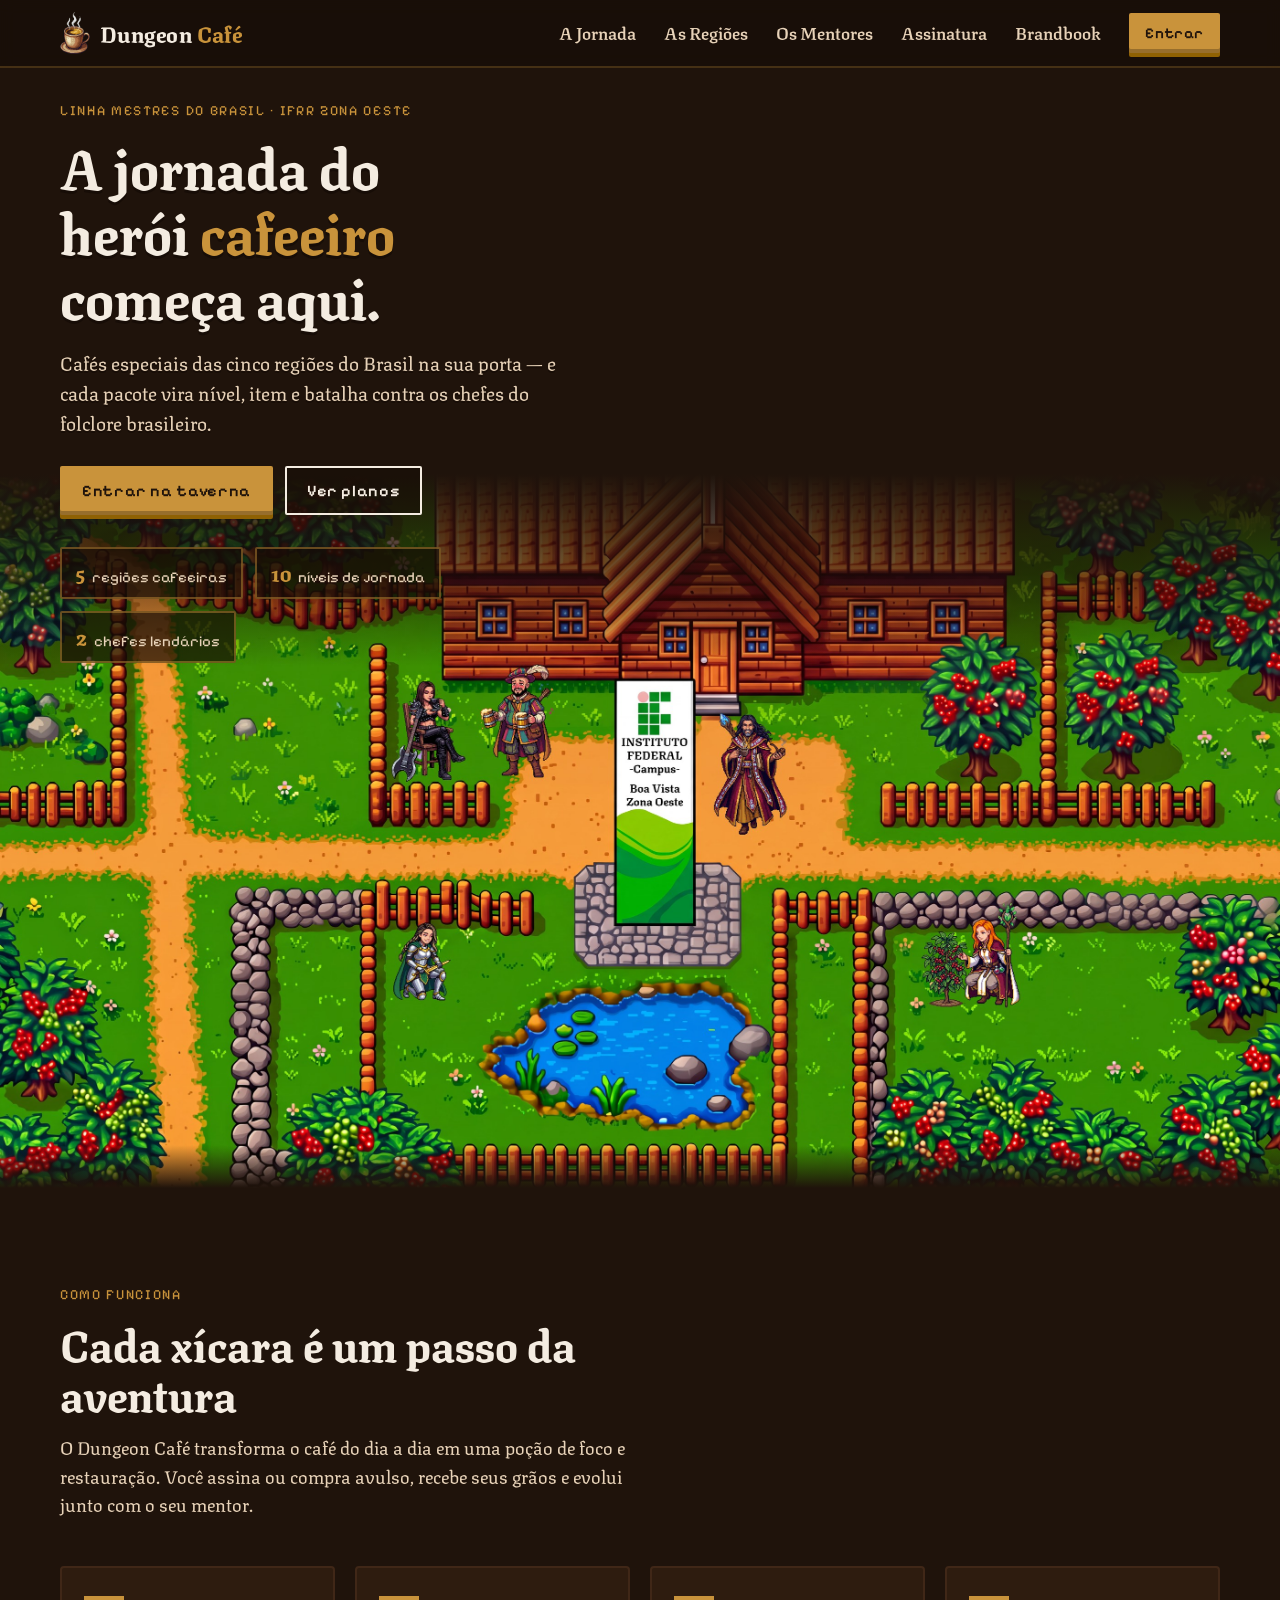
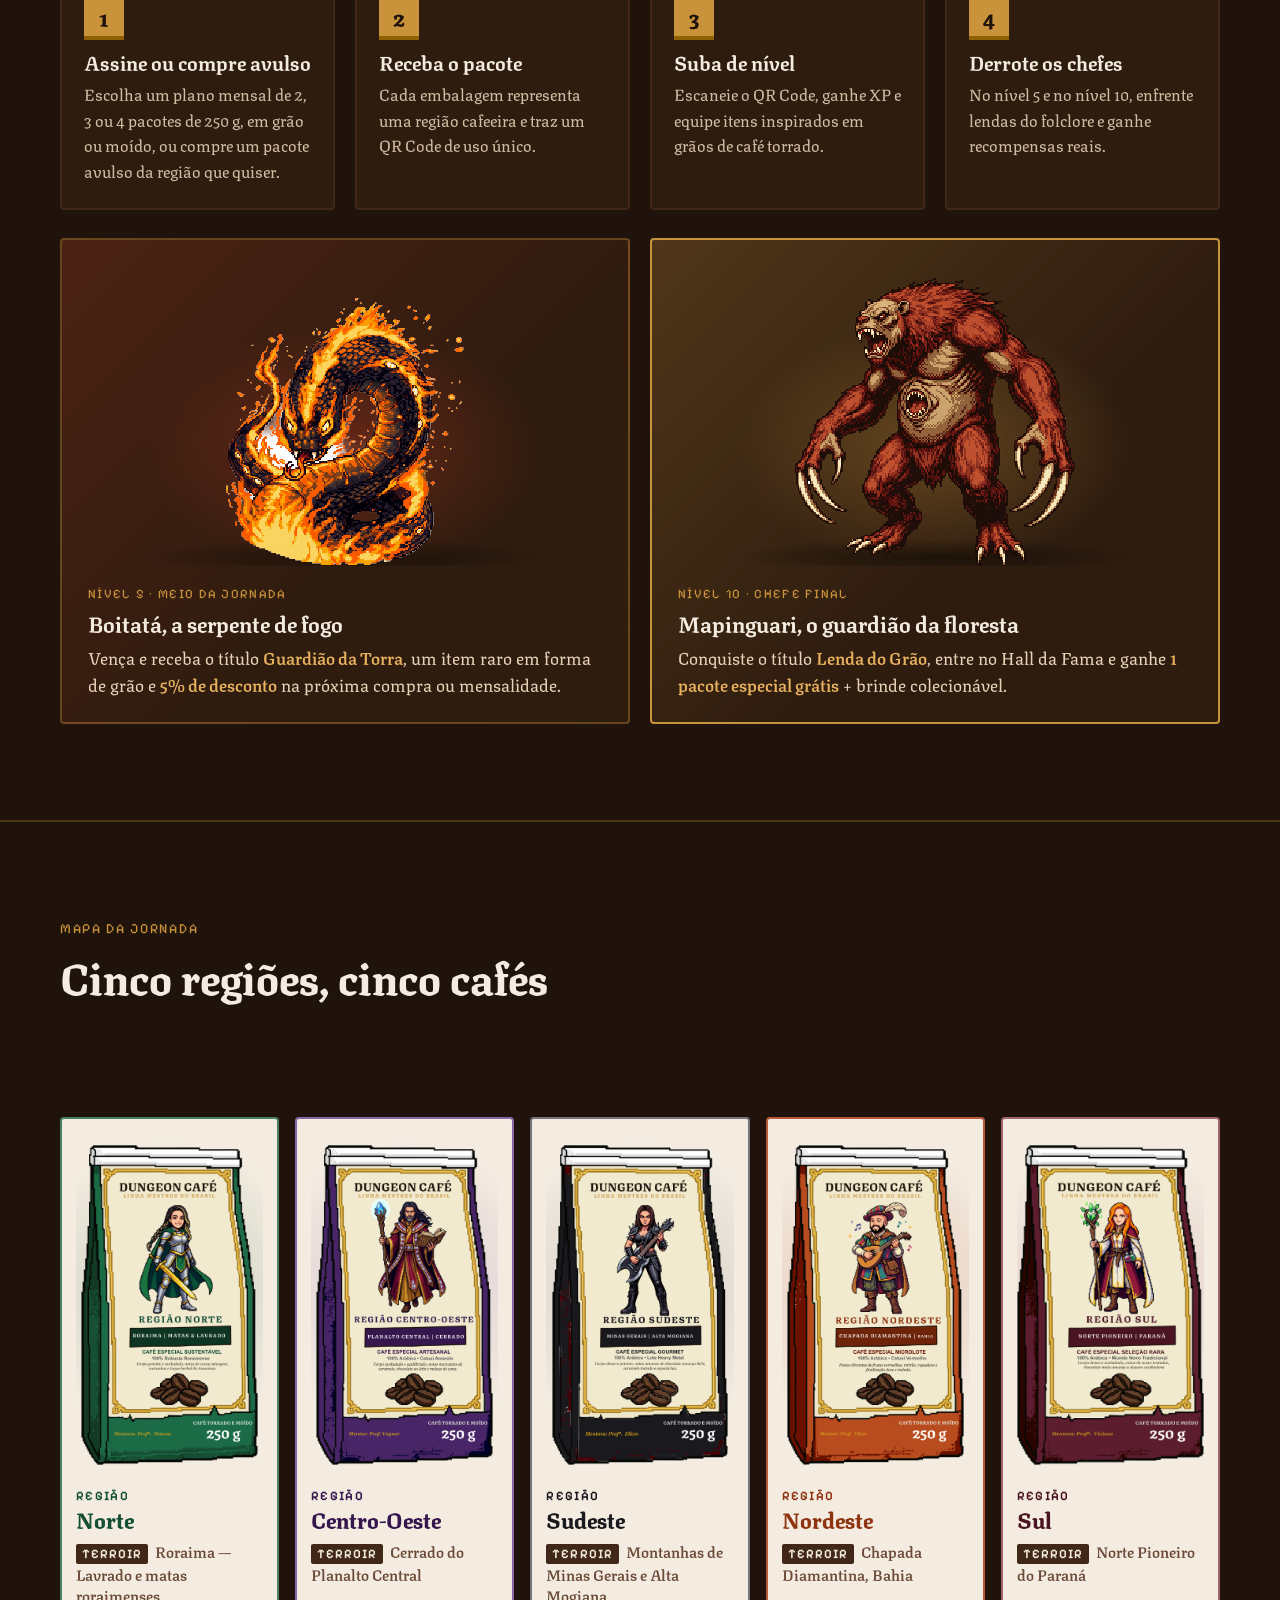
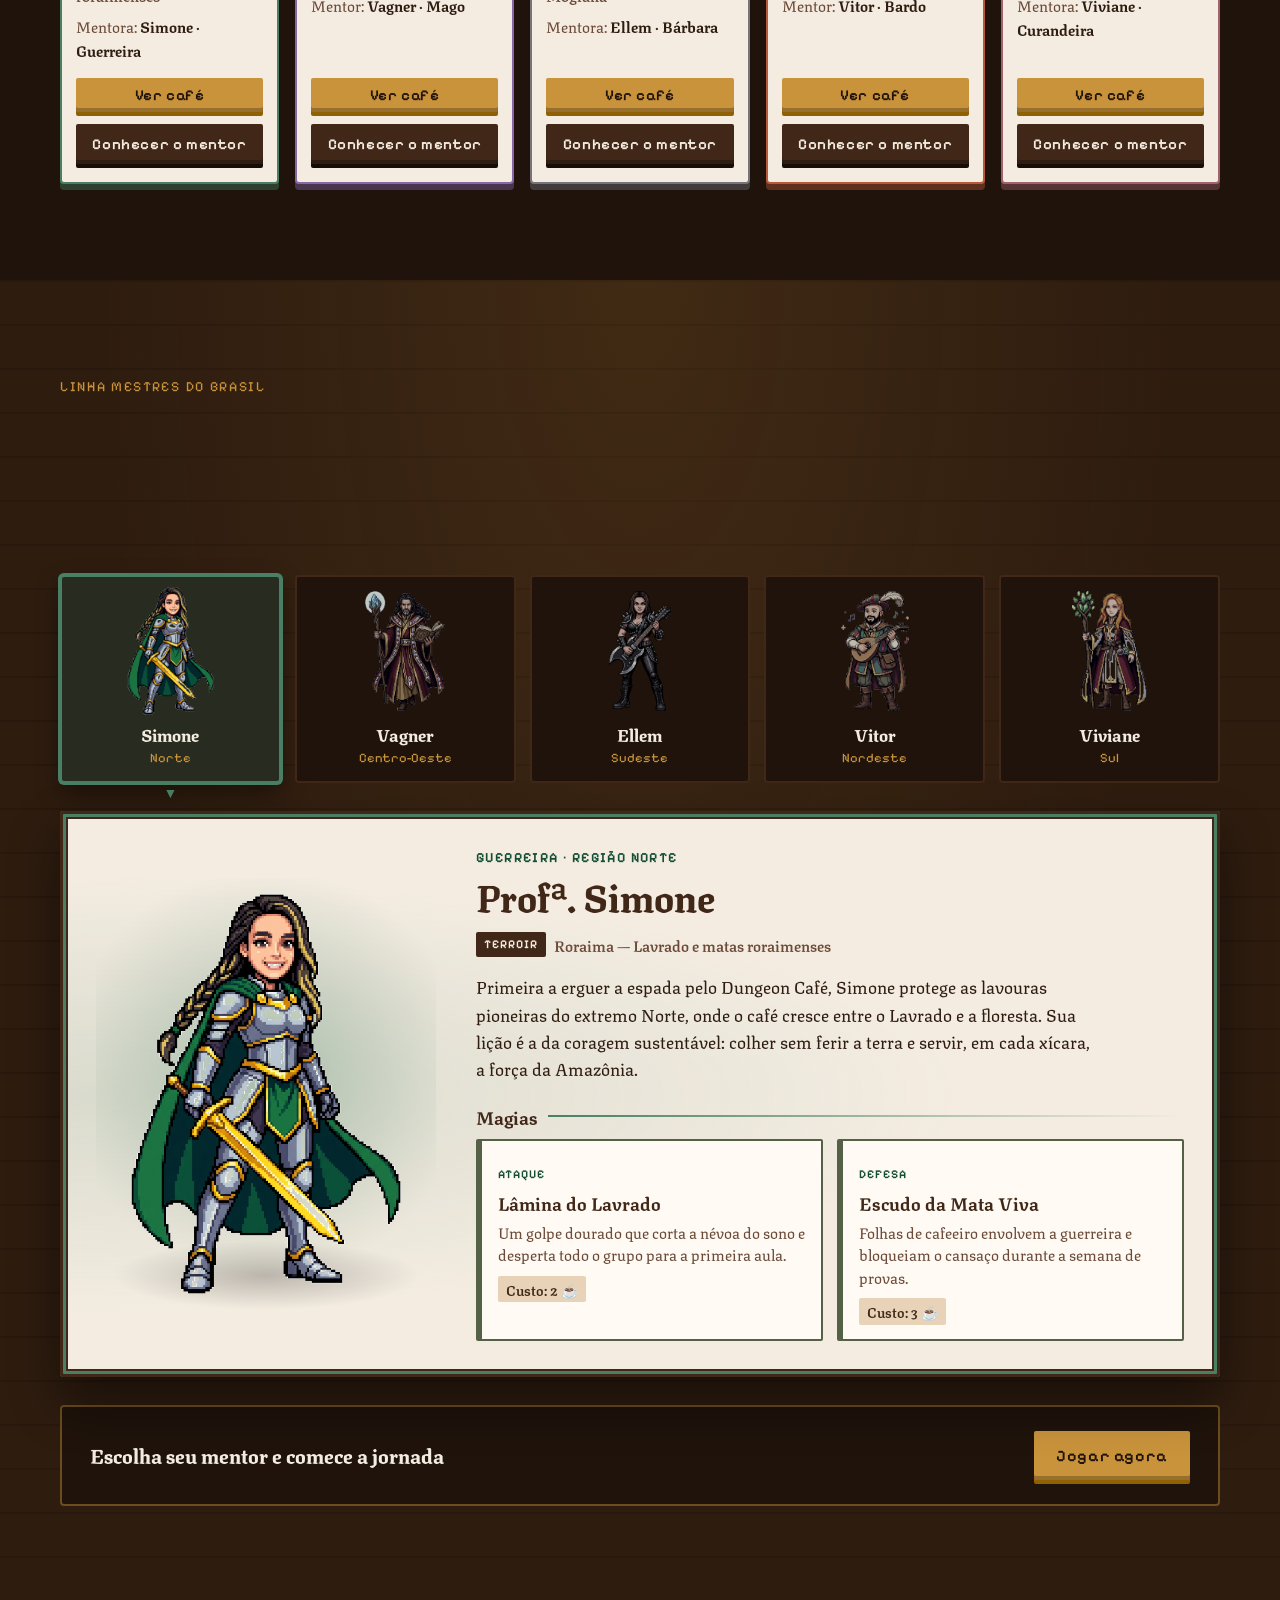
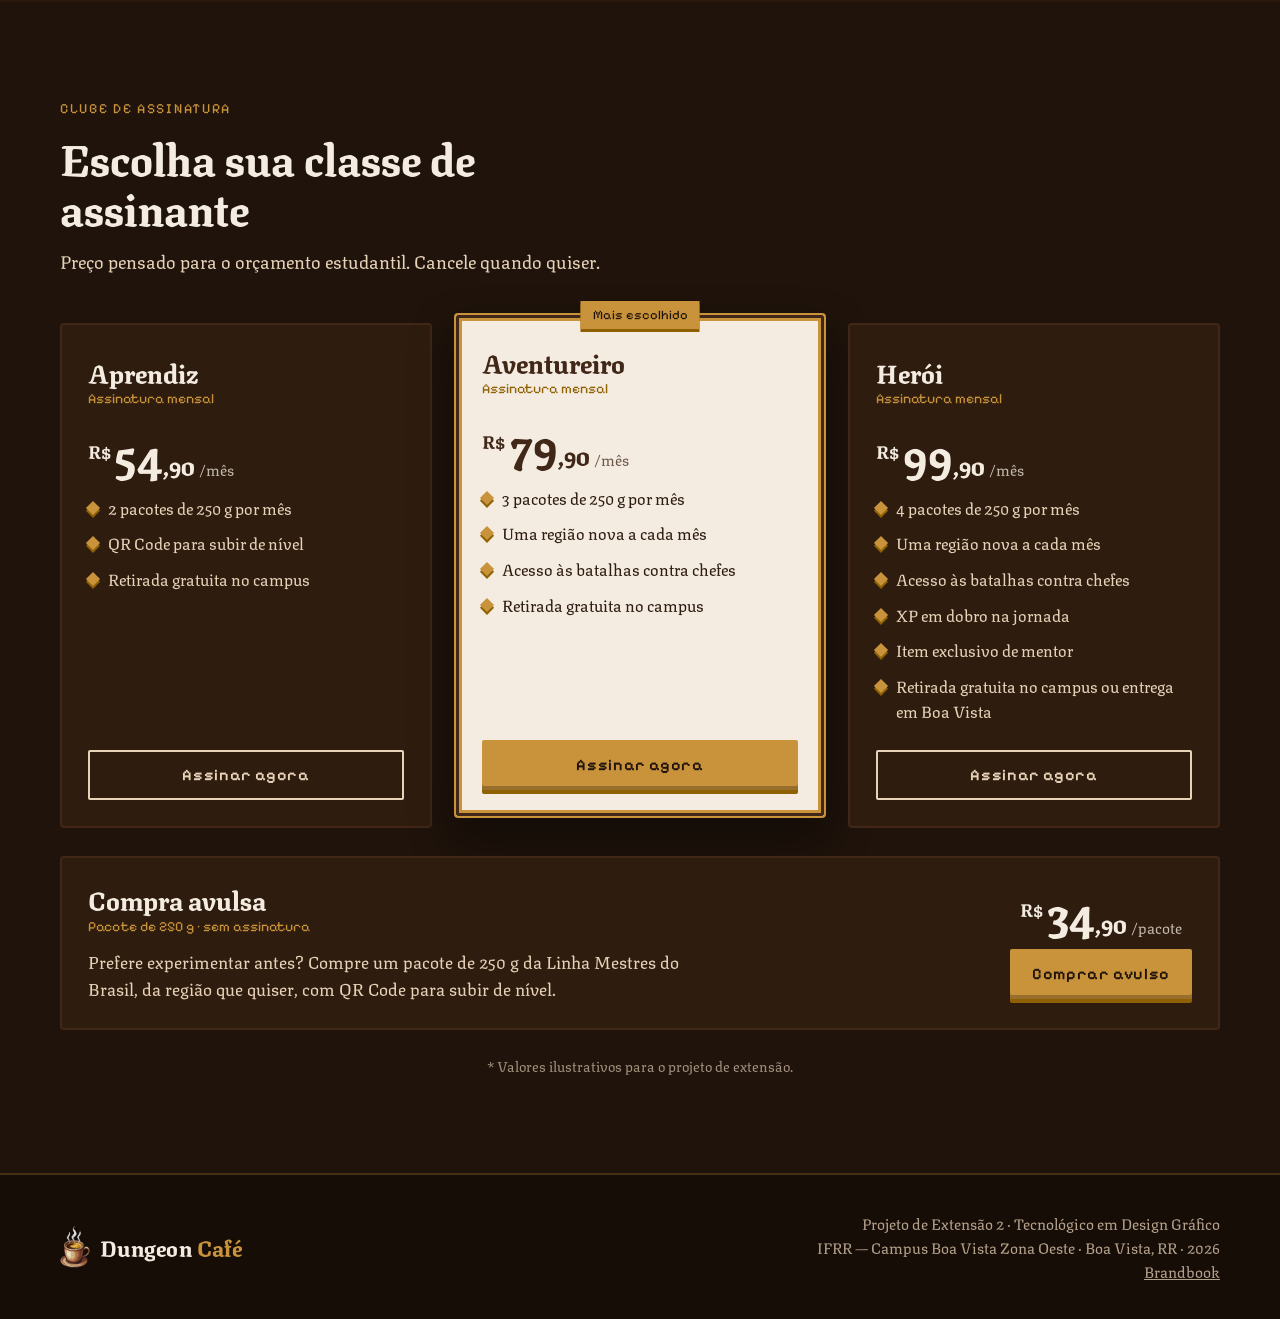
==== index.html @ 6853ce8c "Liga o site à plataforma do jogo" ====
<!doctype html>
<html lang="pt-BR">
<head>
  <meta charset="utf-8">
  <meta name="viewport" content="width=device-width, initial-scale=1">
  <title>Dungeon Café — Clube de Assinatura de Cafés Especiais</title>
  <meta name="description" content="Dungeon Café: clube de assinatura de cafés especiais das 5 regiões do Brasil, com jornada RPG 16 bits guiada pelos professores-mentores do IFRR Zona Oeste.">
  <meta name="theme-color" content="#1f130b">
  <link rel="icon" type="image/png" href="assets/img/favicon.png">

  <link rel="preconnect" href="https://fonts.googleapis.com">
  <link rel="preconnect" href="https://fonts.gstatic.com" crossorigin>
  <link href="https://fonts.googleapis.com/css2?family=Texturina:opsz,wght@12..72,400;12..72,600;12..72,800&family=Pixelify+Sans:wght@400;600&display=swap" rel="stylesheet">

  <link rel="stylesheet" href="css/style.css">
</head>
<body>
  <a class="skip-link" href="#jornada">Pular para o conteúdo</a>

  <!-- ===== Cabeçalho ===== -->
  <header class="topbar">
    <a class="brand" href="#topo" aria-label="Dungeon Café — início">
      <img src="assets/img/xicara-icone.png" alt="" width="36" height="50">
      <span class="brand__name">Dungeon <em>Café</em></span>
    </a>

    <button class="nav-toggle" type="button" aria-expanded="false" aria-controls="menu">
      <span class="sr-only">Abrir menu</span>
      <span class="nav-toggle__bar"></span>
    </button>

    <nav id="menu" class="nav" aria-label="Principal">
      <a href="#jornada">A Jornada</a>
      <a href="#regioes">As Regiões</a>
      <a href="#mentores">Os Mentores</a>
      <a href="#planos">Assinatura</a>
      <a href="brandbook.html">Brandbook</a>
      <a class="btn btn--small btn--gold" href="https://dungeon-cafe-app.pages.dev/entrar">Entrar</a>
    </nav>
  </header>

  <main id="topo">
    <!-- ===== Hero (banner principal) ===== -->
    <section class="hero" aria-labelledby="hero-title">
      <div class="hero__bg" role="img" aria-label="Banner em pixel art: a taverna de madeira do IFRR Campus Boa Vista Zona Oeste entre cafezais, com os cinco mentores — Ellem sentada com a guitarra-machado, Vitor com duas canecas, Vagner com o cajado, Simone ajoelhada perto do lago e Viviane cuidando de um pé de café"></div>

      <div class="hero__inner">
        <div class="hero__copy">
          <p class="eyebrow">Linha Mestres do Brasil · IFRR Zona Oeste</p>
          <h1 id="hero-title">A jornada do herói <span>cafeeiro</span> começa aqui.</h1>
          <p class="hero__lead">
            Cafés especiais das cinco regiões do Brasil na sua porta — e cada pacote
            vira nível, item e batalha contra os chefes do folclore brasileiro.
          </p>
          <div class="hero__actions">
            <a class="btn btn--gold" href="https://dungeon-cafe-app.pages.dev/entrar">Entrar na taverna</a>
            <a class="btn btn--ghost" href="#planos">Ver planos</a>
          </div>
          <ul class="hero__stats" aria-label="Destaques">
            <li><strong>5</strong> regiões cafeeiras</li>
            <li><strong>10</strong> níveis de jornada</li>
            <li><strong>2</strong> chefes lendários</li>
          </ul>
        </div>
      </div>
    </section>

    <!-- ===== Como funciona ===== -->
    <section class="section section--dark" id="jornada" aria-labelledby="jornada-title">
      <div class="container">
        <p class="eyebrow">Como funciona</p>
        <h2 class="section__title" id="jornada-title">Cada xícara é um passo da aventura</h2>
        <p class="section__lead">
          O Dungeon Café transforma o café do dia a dia em uma poção de foco e restauração.
          Você assina ou compra avulso, recebe seus grãos e evolui junto com o seu mentor.
        </p>

        <ol class="steps">
          <li class="step">
            <span class="step__num">1</span>
            <h3>Assine ou compre avulso</h3>
            <p>Escolha um plano mensal de 2, 3 ou 4 pacotes de 250 g, em grão ou moído, ou compre um pacote avulso da região que quiser.</p>
          </li>
          <li class="step">
            <span class="step__num">2</span>
            <h3>Receba o pacote</h3>
            <p>Cada embalagem representa uma região cafeeira e traz um QR Code de uso único.</p>
          </li>
          <li class="step">
            <span class="step__num">3</span>
            <h3>Suba de nível</h3>
            <p>Escaneie o QR Code, ganhe XP e equipe itens inspirados em grãos de café torrado.</p>
          </li>
          <li class="step">
            <span class="step__num">4</span>
            <h3>Derrote os chefes</h3>
            <p>No nível 5 e no nível 10, enfrente lendas do folclore e ganhe recompensas reais.</p>
          </li>
        </ol>

        <div class="bosses">
          <article class="boss">
            <figure class="boss__art">
              <img src="assets/img/chefes/boitata.png" alt="Boitatá, a serpente de fogo do folclore brasileiro, em pixel art: chefe do nível 5" width="477" height="538" loading="lazy">
            </figure>
            <p class="boss__lvl">Nível 5 · Meio da jornada</p>
            <h3>Boitatá, a serpente de fogo</h3>
            <p>Vença e receba o título <strong>Guardião da Torra</strong>, um item raro em forma de grão
              e <strong>5% de desconto</strong> na próxima compra ou mensalidade.</p>
          </article>
          <article class="boss boss--final">
            <figure class="boss__art">
              <img src="assets/img/chefes/mapinguari.png" alt="Mapinguari, o guardião da floresta, em pixel art: chefe final do nível 10" width="561" height="576" loading="lazy">
            </figure>
            <p class="boss__lvl">Nível 10 · Chefe final</p>
            <h3>Mapinguari, o guardião da floresta</h3>
            <p>Conquiste o título <strong>Lenda do Grão</strong>, entre no Hall da Fama e ganhe
              <strong>1 pacote especial grátis</strong> + brinde colecionável.</p>
          </article>
        </div>
      </div>
    </section>

    <!-- ===== Regiões ===== -->
    <section class="section section--dark section--regions" id="regioes" aria-labelledby="regioes-title">
      <div class="container">
        <p class="eyebrow">Mapa da Jornada</p>
        <h2 class="section__title" id="regioes-title">Cinco regiões, cinco cafés</h2>
        <p class="section__lead">Cada pacote de 250 g é uma região cafeeira do Brasil, guardada por um mentor.</p>
        <p class="regions__hint" aria-hidden="true">Deslize para ver as cinco regiões →</p>

        <ul class="regions">
          <li class="region" data-hero="simone">
            <figure class="region__art">
              <img src="assets/img/embalagens/Dungeon_Cafe_01_Norte_Roraima-01-01.png" alt="Embalagem de 250 g do Dungeon Café Região Norte, com a mentora Simone" width="448" height="811" loading="lazy">
            </figure>
            <h3 class="region__name"><span>Região</span> Norte</h3>
            <p class="region__terroir"><span>Terroir</span> Roraima — Lavrado e matas roraimenses</p>
            <p class="region__mentor">Mentora: <strong>Simone · Guerreira</strong></p>
            <div class="region__actions">
              <button class="btn btn--small btn--gold btn--block" type="button" data-coffee="simone" aria-haspopup="dialog">Ver café<span class="sr-only">: Região Norte</span></button>
              <a class="btn btn--small btn--block" href="#mentores" data-goto-hero="simone">Conhecer o mentor<span class="sr-only">: Simone, Região Norte</span></a>
            </div>
          </li>

          <li class="region" data-hero="vagner">
            <figure class="region__art">
              <img src="assets/img/embalagens/Dungeon_Cafe_02_CentroOeste-02-01.png" alt="Embalagem de 250 g do Dungeon Café Região Centro-Oeste, com o mentor Vagner" width="448" height="811" loading="lazy">
            </figure>
            <h3 class="region__name"><span>Região</span> Centro-Oeste</h3>
            <p class="region__terroir"><span>Terroir</span> Cerrado do Planalto Central</p>
            <p class="region__mentor">Mentor: <strong>Vagner · Mago</strong></p>
            <div class="region__actions">
              <button class="btn btn--small btn--gold btn--block" type="button" data-coffee="vagner" aria-haspopup="dialog">Ver café<span class="sr-only">: Região Centro-Oeste</span></button>
              <a class="btn btn--small btn--block" href="#mentores" data-goto-hero="vagner">Conhecer o mentor<span class="sr-only">: Vagner, Região Centro-Oeste</span></a>
            </div>
          </li>

          <li class="region" data-hero="ellem">
            <figure class="region__art">
              <img src="assets/img/embalagens/Dungeon_Cafe_03_Sudeste-03-01.png" alt="Embalagem de 250 g do Dungeon Café Região Sudeste, com a mentora Ellem" width="448" height="811" loading="lazy">
            </figure>
            <h3 class="region__name"><span>Região</span> Sudeste</h3>
            <p class="region__terroir"><span>Terroir</span> Montanhas de Minas Gerais e Alta Mogiana</p>
            <p class="region__mentor">Mentora: <strong>Ellem · Bárbara</strong></p>
            <div class="region__actions">
              <button class="btn btn--small btn--gold btn--block" type="button" data-coffee="ellem" aria-haspopup="dialog">Ver café<span class="sr-only">: Região Sudeste</span></button>
              <a class="btn btn--small btn--block" href="#mentores" data-goto-hero="ellem">Conhecer o mentor<span class="sr-only">: Ellem, Região Sudeste</span></a>
            </div>
          </li>

          <li class="region" data-hero="vitor">
            <figure class="region__art">
              <img src="assets/img/embalagens/Dungeon_Cafe_04_Nodeste-04-01.png" alt="Embalagem de 250 g do Dungeon Café Região Nordeste, com o mentor Vitor" width="448" height="811" loading="lazy">
            </figure>
            <h3 class="region__name"><span>Região</span> Nordeste</h3>
            <p class="region__terroir"><span>Terroir</span> Chapada Diamantina, Bahia</p>
            <p class="region__mentor">Mentor: <strong>Vitor · Bardo</strong></p>
            <div class="region__actions">
              <button class="btn btn--small btn--gold btn--block" type="button" data-coffee="vitor" aria-haspopup="dialog">Ver café<span class="sr-only">: Região Nordeste</span></button>
              <a class="btn btn--small btn--block" href="#mentores" data-goto-hero="vitor">Conhecer o mentor<span class="sr-only">: Vitor, Região Nordeste</span></a>
            </div>
          </li>
          
          
          <li class="region" data-hero="viviane">
            <figure class="region__art">
              <img src="assets/img/embalagens/Dungeon_Cafe_05_Sul-05-01.png" alt="Embalagem de 250 g do Dungeon Café Região Sul, com a mentora Viviane" width="448" height="747" loading="lazy">
            </figure>
            <h3 class="region__name"><span>Região</span> Sul</h3>
            <p class="region__terroir"><span>Terroir</span> Norte Pioneiro do Paraná</p>
            <p class="region__mentor">Mentora: <strong>Viviane · Curandeira</strong></p>
            <div class="region__actions">
              <button class="btn btn--small btn--gold btn--block" type="button" data-coffee="viviane" aria-haspopup="dialog">Ver café<span class="sr-only">: Região Sul</span></button>
              <a class="btn btn--small btn--block" href="#mentores" data-goto-hero="viviane">Conhecer o mentor<span class="sr-only">: Viviane, Região Sul</span></a>
            </div>
          </li>
        </ul>
      </div>

      <!-- Detalhe do café: uma única janela, preenchida pelo main.js (objeto COFFEES) -->
      <dialog class="coffee" id="coffee" aria-labelledby="coffee-title">
        <div class="coffee__frame">
          <button class="coffee__close" type="button" aria-label="Fechar">
            <svg viewBox="0 0 24 24" width="22" height="22" aria-hidden="true" focusable="false">
              <path d="M5 5l14 14M19 5L5 19" stroke="currentColor" stroke-width="3" stroke-linecap="square" fill="none"/>
            </svg>
          </button>
          <figure class="coffee__pack">
            <img id="coffee-pack" alt="" width="448" height="811">
          </figure>
          <div class="coffee__info">
            <div class="coffee__head">
              <img class="coffee__sprite" id="coffee-sprite" alt="" width="432" height="640">
              <div>
                <p class="eyebrow coffee__line">Linha Mestres do Brasil</p>
                <h2 class="coffee__title" id="coffee-title"></h2>
                <p class="coffee__mentor" id="coffee-mentor"></p>
              </div>
            </div>
            <dl class="coffee__sheet" id="coffee-sheet"></dl>
            <p class="coffee__note">Cada pacote traz um QR Code de uso único para subir de nível.</p>
            <div class="coffee__actions">
              <button class="btn btn--small" type="button" data-coffee-action="mentor">Conhecer o mentor</button>
              <a class="btn btn--small btn--gold" href="https://dungeon-cafe-app.pages.dev/entrar">Comprar avulso · R$ 34,90</a>
            </div>
          </div>
        </div>
      </dialog>
    </section>

    <!-- ===== Mentores / Lore ===== -->
    <section class="section section--tavern" id="mentores" aria-labelledby="mentores-title">
      <div class="container">
        <p class="eyebrow">Linha Mestres do Brasil</p>
        <h2 class="section__title" id="mentores-title">Escolha seu mentor</h2>
        <p class="section__lead">
          Cinco mestres do IFRR Zona Oeste, transformados em heróis, guardam os segredos
          das cinco grandes regiões cafeeiras do Brasil.
        </p>

        <div class="roster" role="tablist" aria-label="Mentores da Linha Mestres do Brasil">
          <button class="roster__item" role="tab" id="tab-simone" aria-controls="panel-simone" aria-selected="true" data-hero="simone">
            <img src="assets/img/heroi-simone.png" alt="" width="432" height="640" loading="lazy">
            <span class="roster__name">Simone</span>
            <span class="roster__region">Norte</span>
          </button>
          <button class="roster__item" role="tab" id="tab-vagner" aria-controls="panel-vagner" aria-selected="false" tabindex="-1" data-hero="vagner">
            <img src="assets/img/heroi-vagner.png" alt="" width="426" height="640" loading="lazy">
            <span class="roster__name">Vagner</span>
            <span class="roster__region">Centro-Oeste</span>
          </button>
          <button class="roster__item" role="tab" id="tab-ellem" aria-controls="panel-ellem" aria-selected="false" tabindex="-1" data-hero="ellem">
            <img src="assets/img/heroi-ellem.png" alt="" width="330" height="640" loading="lazy">
            <span class="roster__name">Ellem</span>
            <span class="roster__region">Sudeste</span>
          </button>
          <button class="roster__item" role="tab" id="tab-vitor" aria-controls="panel-vitor" aria-selected="false" tabindex="-1" data-hero="vitor">
            <img src="assets/img/heroi-vitor.png" alt="" width="364" height="640" loading="lazy">
            <span class="roster__name">Vitor</span>
            <span class="roster__region">Nordeste</span>
          </button>
          <button class="roster__item" role="tab" id="tab-viviane" aria-controls="panel-viviane" aria-selected="false" tabindex="-1" data-hero="viviane">
            <img src="assets/img/heroi-viviane.png" alt="" width="397" height="640" loading="lazy">
            <span class="roster__name">Viviane</span>
            <span class="roster__region">Sul</span>
          </button>
        </div>

        <!-- Simone -->
        <article class="hero-card" role="tabpanel" id="panel-simone" aria-labelledby="tab-simone" data-hero="simone">
          <figure class="hero-card__art">
            <img src="assets/img/heroi-simone.png" alt="Profª. Simone em pixel art: armadura prateada com detalhes dourados, capa verde e espada de ouro" width="432" height="640" loading="lazy">
          </figure>
          <div class="hero-card__body">
            <p class="hero-card__class">Guerreira · Região Norte</p>
            <h3 class="hero-card__name">Profª. Simone</h3>
            <p class="hero-card__origin"><span>Terroir</span> Roraima — Lavrado e matas roraimenses</p>
            <p class="hero-card__lore">
              Primeira a erguer a espada pelo Dungeon Café, Simone protege as lavouras pioneiras do extremo
              Norte, onde o café cresce entre o Lavrado e a floresta. Sua lição é a da coragem sustentável:
              colher sem ferir a terra e servir, em cada xícara, a força da Amazônia.
            </p>
            <h4 class="spells__title">Magias</h4>
            <ul class="spells">
              <li class="spell">
                <span class="spell__type">Ataque</span>
                <strong>Lâmina do Lavrado</strong>
                <p>Um golpe dourado que corta a névoa do sono e desperta todo o grupo para a primeira aula.</p>
                <span class="spell__cost">Custo: 2 ☕</span>
              </li>
              <li class="spell">
                <span class="spell__type">Defesa</span>
                <strong>Escudo da Mata Viva</strong>
                <p>Folhas de cafeeiro envolvem a guerreira e bloqueiam o cansaço durante a semana de provas.</p>
                <span class="spell__cost">Custo: 3 ☕</span>
              </li>
            </ul>
          </div>
        </article>

        <!-- Vagner -->
        <article class="hero-card" role="tabpanel" id="panel-vagner" aria-labelledby="tab-vagner" data-hero="vagner" hidden>
          <figure class="hero-card__art">
            <img src="assets/img/heroi-vagner.png" alt="Prof. Vagner em pixel art: manto rúnico vermelho e dourado, cajado com cristal azul e grimório aberto" width="426" height="640" loading="lazy">
          </figure>
          <div class="hero-card__body">
            <p class="hero-card__class">Mago · Região Centro-Oeste</p>
            <h3 class="hero-card__name">Prof. Vagner</h3>
            <p class="hero-card__origin"><span>Terroir</span> Cerrado do Planalto Central</p>
            <p class="hero-card__lore">
              Guardião do grimório da torra, Vagner estuda o grão como um alquimista estuda o ouro.
              No solo vermelho do Cerrado, ele descobriu que o tempo e o fogo certos transformam
              uma semente verde em pura energia — e ensina essa alquimia a quem tiver paciência.
            </p>
            <h4 class="spells__title">Magias</h4>
            <ul class="spells">
              <li class="spell">
                <span class="spell__type">Alquimia</span>
                <strong>Alquimia da Torra</strong>
                <p>Converte grãos verdes em grãos dourados, liberando aromas de chocolate e caramelo.</p>
                <span class="spell__cost">Custo: 3 ☕</span>
              </li>
              <li class="spell">
                <span class="spell__type">Suporte</span>
                <strong>Runas do Cerrado</strong>
                <p>Inscrições arcanas que ampliam a concentração do grupo por uma sessão inteira de estudos.</p>
                <span class="spell__cost">Custo: 2 ☕</span>
              </li>
            </ul>
          </div>
        </article>

        <!-- Ellem -->
        <article class="hero-card" role="tabpanel" id="panel-ellem" aria-labelledby="tab-ellem" data-hero="ellem" hidden>
          <figure class="hero-card__art">
            <img src="assets/img/heroi-ellem.png" alt="Profª. Ellem em pixel art: armadura de couro preto com cravos, botas de combate e uma guitarra em forma de machado de guerra" width="330" height="640" loading="lazy">
          </figure>
          <div class="hero-card__body">
            <p class="hero-card__class">Bárbara · Região Sudeste</p>
            <h3 class="hero-card__name">Profª. Ellem</h3>
            <p class="hero-card__origin"><span>Terroir</span> Montanhas de Minas Gerais e Alta Mogiana</p>
            <p class="hero-card__lore">
              Vinda das montanhas do Sudeste, berço do ciclo histórico do café, Ellem troca o silêncio
              da serra pelo rugido da guitarra-machado. Sua fúria é pura energia: ela ensina que
              intensidade e paixão fazem um grão — e uma turma inteira — chegar ao ponto certo.
            </p>
            <h4 class="spells__title">Magias</h4>
            <ul class="spells">
              <li class="spell">
                <span class="spell__type">Ataque</span>
                <strong>Riff da Montanha</strong>
                <p>Um golpe de guitarra-machado que estilhaça o desânimo e mói o sono em pó fino, pronto para um espresso encorpado.</p>
                <span class="spell__cost">Custo: 3 ☕</span>
              </li>
              <li class="spell">
                <span class="spell__type">Fúria</span>
                <strong>Grito da Serra</strong>
                <p>Um brado que ecoa pelas montanhas e restaura a moral do grupo depois de uma derrota difícil.</p>
                <span class="spell__cost">Custo: 2 ☕</span>
              </li>
            </ul>
          </div>
        </article>

        <!-- Vitor -->
        <article class="hero-card" role="tabpanel" id="panel-vitor" aria-labelledby="tab-vitor" data-hero="vitor" hidden>
          <figure class="hero-card__art">
            <img src="assets/img/heroi-vitor.png" alt="Prof. Vitor em pixel art: chapéu com pena, roupas coloridas de bardo e alaúde nas mãos" width="364" height="640" loading="lazy">
          </figure>
          <div class="hero-card__body">
            <p class="hero-card__class">Bardo · Região Nordeste</p>
            <h3 class="hero-card__name">Prof. Vitor</h3>
            <p class="hero-card__origin"><span>Terroir</span> Chapada Diamantina, Bahia</p>
            <p class="hero-card__lore">
              Com o alaúde nas costas e histórias na ponta da língua, Vitor percorre a Chapada
              Diamantina cantando os cafés especiais que brotam entre pedras e cachoeiras.
              Cada canção sua ensina que café bom é aquele partilhado em roda, com prosa e música.
            </p>
            <h4 class="spells__title">Magias</h4>
            <ul class="spells">
              <li class="spell">
                <span class="spell__type">Suporte</span>
                <strong>Balada do Espresso</strong>
                <p>Uma melodia animada que concede +foco e +ânimo a todos os aliados que a ouvem.</p>
                <span class="spell__cost">Custo: 2 ☕</span>
              </li>
              <li class="spell">
                <span class="spell__type">Controle</span>
                <strong>Acorde da Chapada</strong>
                <p>Um acorde que ecoa pelos vales e distrai os chefes, abrindo espaço para o ataque do grupo.</p>
                <span class="spell__cost">Custo: 3 ☕</span>
              </li>
            </ul>
          </div>
        </article>

        <!-- Viviane -->
        <article class="hero-card" role="tabpanel" id="panel-viviane" aria-labelledby="tab-viviane" data-hero="viviane" hidden>
          <figure class="hero-card__art">
            <img src="assets/img/heroi-viviane.png" alt="Profª. Viviane em pixel art: manto branco e vinho, cajado com cristal verde e poções no cinto" width="397" height="640" loading="lazy">
          </figure>
          <div class="hero-card__body">
            <p class="hero-card__class">Curandeira · Região Sul</p>
            <h3 class="hero-card__name">Profª. Viviane</h3>
            <p class="hero-card__origin"><span>Terroir</span> Norte Pioneiro do Paraná</p>
            <p class="hero-card__lore">
              Mestra das poções, Viviane conhece a doçura dos cafés do Norte Pioneiro do Paraná
              e todos os métodos de extração — do coado ao cold brew. Para ela, cada xícara é
              um remédio para o corpo cansado e um carinho para a mente de quem estuda.
            </p>
            <h4 class="spells__title">Magias</h4>
            <ul class="spells">
              <li class="spell">
                <span class="spell__type">Cura</span>
                <strong>Poção do Coado Restaurador</strong>
                <p>Um coado doce e equilibrado que recupera a energia de um aliado após a madrugada de estudos.</p>
                <span class="spell__cost">Custo: 2 ☕</span>
              </li>
              <li class="spell">
                <span class="spell__type">Cura em área</span>
                <strong>Elixir da Extração Lenta</strong>
                <p>Um cold brew preparado sob a lua que regenera todo o grupo aos poucos, durante o dia inteiro.</p>
                <span class="spell__cost">Custo: 4 ☕</span>
              </li>
            </ul>
          </div>
        </article>

        <div class="mentors-cta">
          <p class="mentors-cta__text">Escolha seu mentor e comece a jornada</p>
          <a class="btn btn--gold" href="https://dungeon-cafe-app.pages.dev/entrar">Jogar agora</a>
        </div>
      </div>
    </section>

    <!-- ===== Planos ===== -->
    <section class="section section--dark" id="planos" aria-labelledby="planos-title">
      <div class="container">
        <p class="eyebrow">Clube de assinatura</p>
        <h2 class="section__title" id="planos-title">Escolha sua classe de assinante</h2>
        <p class="section__lead">Preço pensado para o orçamento estudantil. Cancele quando quiser.</p>

        <div class="plans">
          <article class="plan">
            <h3 class="plan__name">Aprendiz</h3>
            <p class="plan__desc">Assinatura mensal</p>
            <p class="plan__price"><span class="plan__currency">R$</span>54<span>,90</span><small>/mês</small></p>
            <ul class="plan__perks">
              <li>2 pacotes de 250 g por mês</li>
              <li>QR Code para subir de nível</li>
              <li>Retirada gratuita no campus</li>
            </ul>
            <a href="https://dungeon-cafe-app.pages.dev/entrar" class="btn btn--ghost btn--block">Assinar agora</a>
          </article>

          <article class="plan plan--featured">
            <p class="plan__badge">Mais escolhido</p>
            <h3 class="plan__name">Aventureiro</h3>
            <p class="plan__desc">Assinatura mensal</p>
            <p class="plan__price"><span class="plan__currency">R$</span>79<span>,90</span><small>/mês</small></p>
            <ul class="plan__perks">
              <li>3 pacotes de 250 g por mês</li>
              <li>Uma região nova a cada mês</li>
              <li>Acesso às batalhas contra chefes</li>
              <li>Retirada gratuita no campus</li>
            </ul>
            <a href="https://dungeon-cafe-app.pages.dev/entrar" class="btn btn--gold btn--block">Assinar agora</a>
          </article>

          <article class="plan">
            <h3 class="plan__name">Herói</h3>
            <p class="plan__desc">Assinatura mensal</p>
            <p class="plan__price"><span class="plan__currency">R$</span>99<span>,90</span><small>/mês</small></p>
            <ul class="plan__perks">
              <li>4 pacotes de 250 g por mês</li>
              <li>Uma região nova a cada mês</li>
              <li>Acesso às batalhas contra chefes</li>
              <li>XP em dobro na jornada</li>
              <li>Item exclusivo de mentor</li>
              <li>Retirada gratuita no campus ou entrega em Boa Vista</li>
            </ul>
            <a href="https://dungeon-cafe-app.pages.dev/entrar" class="btn btn--ghost btn--block">Assinar agora</a>
          </article>
        </div>

        <article class="plan plan--single" aria-labelledby="avulsa-title">
          <div>
            <h3 class="plan__name" id="avulsa-title">Compra avulsa</h3>
            <p class="plan__desc">Pacote de 250 g · sem assinatura</p>
            <p class="plan__single-text">Prefere experimentar antes? Compre um pacote de 250 g da Linha Mestres do Brasil,
              da região que quiser, com QR Code para subir de nível.</p>
          </div>
          <div class="plan__single-buy">
            <p class="plan__price"><span class="plan__currency">R$</span>34<span>,90</span><small>/pacote</small></p>
            <a href="https://dungeon-cafe-app.pages.dev/entrar" class="btn btn--gold btn--block">Comprar avulso</a>
          </div>
        </article>
        <p class="plans__note">* Valores ilustrativos para o projeto de extensão.</p>
      </div>
    </section>
  </main>

  <footer class="footer">
    <div class="container footer__inner">
      <div class="brand brand--footer">
        <img src="assets/img/xicara-icone.png" alt="" width="36" height="50">
        <span class="brand__name">Dungeon <em>Café</em></span>
      </div>
      <p>Projeto de Extensão 2 · Tecnológico em Design Gráfico<br>
        IFRR — Campus Boa Vista Zona Oeste · Boa Vista, RR · 2026<br>
        <a href="brandbook.html">Brandbook</a></p>
    </div>
  </footer>

  <script src="js/main.js" defer></script>
</body>
</html>
---- css/style.css ----
/* =========================================================
   Dungeon Café — folha de estilo principal
   Paleta oficial: Marrom Masmorra, Ouro Taverna, Pergaminho
   + cores regionais extraídas das embalagens finais
   ========================================================= */

:root {
  /* Marca — os marrons derivam do Marrom Masmorra (mesmo matiz, OKLCH) */
  --roast-900: #170d07;
  --roast-800: #1f130b;      /* Marrom Masmorra */
  --roast-700: #2e1c0f;
  --roast-600: #402717;
  --roast-500: #613c23;
  --latte:     #e8d3b9;      /* Bege Espuma/Latte (texto sobre fundo escuro) */
  --latte-hover: color-mix(in srgb, var(--latte) 85%, var(--roast-500));
  --gold:      #c9933b;      /* Ouro Taverna */
  --gold-light:#e9b25f;
  --gold-dark: #8f6103;      /* texto sobre pergaminho: 4,62:1 */
  --parchment: #f4ece1;      /* Pergaminho */
  --paper:     #fffaf3;      /* campos e cartões de magia */
  --ink:       var(--roast-700);
  --ink-soft:  #6b4a38;
  --placeholder: color-mix(in srgb, var(--ink-soft) 80%, var(--paper));  /* 4,59:1 sobre --paper */
  --danger:    #a3321f;
  --shadow:    #000;         /* sombras neutras (usadas com color-mix) */
  --highlight: #fff;         /* brilho do pergaminho */

  /* Regiões — cor de identificação de cada embalagem final.
     --x-text: a própria cor da embalagem, para TEXTO sobre fundo claro (≥ 4,5:1).
     --x:      mesmo matiz clareado, para bordas, molduras e fundos
               (≥ 3:1 sobre o Marrom Masmorra e sobre o Pergaminho). */
  --simone-text:  #134e35;   /* Verde Norte */
  --simone:       #498065;
  --vagner-text:  #35164d;   /* Púrpura Centro-Oeste */
  --vagner:       #8768a5;
  --ellem-text:   #19181d;   /* Cinza Sudeste */
  --ellem:        #75747a;
  --vitor-text:   #8f3410;   /* Ocre Nordeste */
  --vitor:        #b85a39;
  --viviane-text: #4a1423;   /* Bordô Sul */
  --viviane:      #a26370;

  /* Tipografia */
  --font-display: "Texturina", Georgia, serif;
  --font-pixel: "Pixelify Sans", "Courier New", monospace;

  --radius: 6px;
  --container: 1160px;
  --topbar-h: 68px;
}

/* ---------- Base ---------- */
*,
*::before,
*::after { box-sizing: border-box; }

html { scroll-behavior: smooth; scroll-padding-top: calc(var(--topbar-h) + 12px); }

body {
  margin: 0;
  font-family: var(--font-display);
  font-size: 1.0625rem;
  line-height: 1.6;
  color: var(--latte);
  background: var(--roast-800);
  -webkit-font-smoothing: antialiased;
}

img { max-width: 100%; display: block; }

h1, h2, h3, h4 { line-height: 1.15; margin: 0; }
p { margin: 0; }

a { color: inherit; }

:focus-visible {
  outline: 3px solid var(--gold-light);
  outline-offset: 3px;
}
/* Sobre o pergaminho o dourado some (1,4:1): contorno escuro */
.hero-card :focus-visible,
.region :focus-visible,
.plan--featured :focus-visible { outline-color: var(--roast-600); }

.sr-only {
  position: absolute; width: 1px; height: 1px; padding: 0; margin: -1px;
  overflow: hidden; clip: rect(0 0 0 0); white-space: nowrap; border: 0;
}

.skip-link {
  position: absolute; left: 16px; top: -48px; z-index: 100;
  background: var(--gold); color: var(--ink); padding: 8px 14px;
  font-weight: 600; text-decoration: none; border-radius: var(--radius);
}
.skip-link:focus { top: 12px; }

.container {
  width: min(100% - 32px, var(--container));
  margin-inline: auto;
}

.eyebrow {
  font-family: var(--font-pixel);
  font-size: 0.875rem;
  letter-spacing: 0.12em;
  text-transform: uppercase;
  color: var(--gold);
  margin-bottom: 10px;
}

/* ---------- Botões ---------- */
.btn {
  --btn-bg: var(--roast-600);
  --btn-fg: var(--parchment);
  --btn-shadow: var(--roast-900);
  display: inline-flex;
  align-items: center;
  justify-content: center;
  gap: 8px;
  padding: 12px 22px;
  font-family: var(--font-pixel);
  font-size: 1rem;
  font-weight: 600;
  letter-spacing: 0.04em;
  text-decoration: none;
  color: var(--btn-fg);
  background: var(--btn-bg);
  border: 0;
  border-radius: 2px;
  box-shadow: inset 0 -4px 0 color-mix(in srgb, var(--shadow) 25%, transparent), 0 4px 0 var(--btn-shadow);
  cursor: pointer;
  transition: transform 0.08s ease, filter 0.15s ease, box-shadow 0.08s ease;
}
.btn:hover { filter: brightness(1.08); }
.btn:active {
  transform: translateY(3px);
  box-shadow: inset 0 -2px 0 color-mix(in srgb, var(--shadow) 25%, transparent), 0 1px 0 var(--btn-shadow);
}
.btn[disabled] { opacity: 0.7; cursor: progress; }

.btn--gold {
  --btn-bg: var(--gold);
  --btn-fg: var(--roast-800);
  --btn-shadow: var(--gold-dark);
}
.btn--ghost {
  --btn-bg: transparent;
  --btn-fg: currentColor;
  --btn-shadow: transparent;
  box-shadow: inset 0 0 0 2px currentColor;
}
.btn--ghost:active { box-shadow: inset 0 0 0 2px currentColor; }
.btn--small { padding: 8px 16px; font-size: 0.9375rem; }
.btn--block { width: 100%; }

.link {
  color: var(--roast-500);
  font-weight: 600;
  text-decoration-thickness: 1px;
  text-underline-offset: 3px;
}
.link:hover { color: var(--roast-600); }

/* ---------- Topbar ---------- */
.topbar {
  position: fixed;
  inset: 0 0 auto 0;
  z-index: 50;
  height: var(--topbar-h);
  display: flex;
  align-items: center;
  justify-content: space-between;
  padding-inline: max(16px, calc((100% - var(--container)) / 2));
  background: color-mix(in srgb, var(--roast-900) 72%, transparent);
  backdrop-filter: blur(8px);
  border-bottom: 2px solid color-mix(in srgb, var(--gold) 25%, transparent);
}

.brand {
  display: inline-flex;
  align-items: center;
  gap: 10px;
  text-decoration: none;
}
.brand img { width: 30px; height: auto; }
.brand__name {
  font-weight: 800;
  font-size: 1.375rem;
  letter-spacing: 0.02em;
  color: var(--parchment);
}
.brand__name em { font-style: normal; color: var(--gold); }

.nav { display: flex; align-items: center; gap: 28px; }
.nav a:not(.btn) {
  text-decoration: none;
  font-weight: 600;
  color: var(--latte);
  position: relative;
}
.nav a:not(.btn)::after {
  content: "";
  position: absolute; left: 0; right: 0; bottom: -4px;
  height: 2px; background: var(--gold);
  transform: scaleX(0); transform-origin: left;
  transition: transform 0.2s ease;
}
.nav a:not(.btn):hover::after { transform: scaleX(1); }

.nav-toggle {
  display: none;
  width: 44px; height: 44px;
  background: transparent; border: 0; cursor: pointer;
  position: relative;
}
.nav-toggle__bar,
.nav-toggle__bar::before,
.nav-toggle__bar::after {
  position: absolute; left: 10px; right: 10px; height: 3px;
  background: var(--parchment);
  content: "";
  transition: transform 0.2s ease, background 0.2s ease;
}
.nav-toggle__bar { top: 50%; transform: translateY(-50%); }
.nav-toggle__bar::before { left: 0; right: 0; top: -9px; }
.nav-toggle__bar::after { left: 0; right: 0; top: 9px; }
.nav-toggle[aria-expanded="true"] .nav-toggle__bar { background: transparent; }
.nav-toggle[aria-expanded="true"] .nav-toggle__bar::before { transform: translateY(9px) rotate(45deg); }
.nav-toggle[aria-expanded="true"] .nav-toggle__bar::after { transform: translateY(-9px) rotate(-45deg); }

/* ---------- Hero ---------- */
/* O banner (proporção 1,79:1, altura = 55.81vw) aparece inteiro, ancorado embaixo do hero.
   O padding-bottom reserva 73% da altura da arte — tudo abaixo do telhado, onde ficam os
   cinco mentores — então o texto só cobre a faixa de cima (telhado e cafezais). */
.hero {
  position: relative;
  min-height: 55.81vw;
  display: flex;
  align-items: flex-start;
  padding: calc(var(--topbar-h) + 32px) 0 41vw;
  overflow: hidden;
  isolation: isolate;
  background: var(--roast-800);
}

.hero__bg {
  position: absolute; left: 0; right: 0; bottom: 0; z-index: -1;
  aspect-ratio: 5504 / 3072;
  background: url("../assets/img/banner-principal-2800.jpg") center / cover no-repeat;
}
.hero__bg::after {
  content: "";
  position: absolute; inset: 0;
  background:
    linear-gradient(180deg, var(--roast-800) 0%, color-mix(in srgb, var(--roast-900) 60%, transparent) 14%, transparent 27%, transparent 94%, var(--roast-800) 100%);
}

.hero__inner {
  width: min(100% - 32px, var(--container));
  margin-inline: auto;
}
.hero__copy { max-width: min(540px, 44vw); }  /* não invade o totem do IF */

.hero__actions { display: flex; flex-wrap: wrap; gap: 12px; margin-top: 28px; }
.hero__actions .btn--ghost { color: var(--parchment); background: color-mix(in srgb, var(--roast-900) 55%, transparent); }

.hero__copy h1 {
  font-size: clamp(2.25rem, 4.4vw, 3.75rem);
  font-weight: 800;
  color: var(--parchment);
  text-shadow: 0 3px 0 var(--roast-900);
  max-width: 14ch;
}
.hero__copy h1 span { color: var(--gold); }

.hero__lead {
  margin-top: 20px;
  font-size: 1.1875rem;
  max-width: 46ch;
  color: var(--latte);
  text-shadow: 0 2px 0 var(--roast-900);
}

.hero__stats {
  list-style: none;
  padding: 0;
  margin: 32px 0 0;
  display: flex;
  flex-wrap: wrap;
  gap: 12px;
}
.hero__stats li {
  font-family: var(--font-pixel);
  font-size: 0.9375rem;
  padding: 8px 14px;
  background: color-mix(in srgb, var(--roast-900) 70%, transparent);
  border: 2px solid color-mix(in srgb, var(--gold) 45%, transparent);
  border-radius: 2px;
}
.hero__stats strong { font-family: var(--font-display); font-weight: 800; color: var(--gold); font-size: 1.25rem; margin-right: 4px; }

/* ---------- Seções ---------- */
.section { padding: 96px 0; }
.section--dark { background: var(--roast-800); }
.section--tavern {
  background:
    radial-gradient(ellipse at 50% 0%, color-mix(in srgb, var(--gold) 12%, transparent), transparent 60%),
    repeating-linear-gradient(0deg, color-mix(in srgb, var(--shadow) 14%, transparent) 0 2px, transparent 2px 44px),
    var(--roast-700);
}

.section__title {
  font-size: clamp(1.875rem, 3.6vw, 2.75rem);
  font-weight: 800;
  color: var(--parchment);
  max-width: 22ch;
}
.section__lead {
  margin-top: 14px;
  max-width: 60ch;
  font-size: 1.125rem;
  color: var(--latte);
  opacity: 0.9;
}

/* ---------- Passos ---------- */
.steps {
  list-style: none;
  padding: 0;
  margin: 48px 0 0;
  display: grid;
  grid-template-columns: repeat(4, minmax(0, 1fr));
  gap: 20px;
}
.step {
  position: relative;
  padding: 28px 22px 24px;
  background: var(--roast-700);
  border: 2px solid var(--roast-600);
  border-radius: 4px;
}
.step__num {
  display: grid; place-items: center;
  width: 40px; height: 40px;
  margin-bottom: 14px;
  font-family: var(--font-display);
  font-size: 1.375rem;
  font-weight: 800;
  color: var(--roast-800);
  background: var(--gold);
  box-shadow: 0 4px 0 var(--gold-dark);
}
.step h3 { font-size: 1.25rem; color: var(--parchment); margin-bottom: 8px; }
.step p { font-size: 1rem; color: var(--latte); opacity: 0.88; }

/* ---------- Chefes ---------- */
.bosses {
  display: grid;
  grid-template-columns: repeat(2, minmax(0, 1fr));
  gap: 20px;
  margin-top: 28px;
}
.boss {
  padding: 26px 26px 24px;
  border-radius: 4px;
  background:
    linear-gradient(135deg, color-mix(in srgb, var(--danger) 25%, transparent), transparent 60%),
    var(--roast-700);
  border: 2px solid color-mix(in srgb, var(--gold) 35%, transparent);
}
.boss--final {
  background:
    linear-gradient(135deg, color-mix(in srgb, var(--gold) 22%, transparent), transparent 60%),
    var(--roast-700);
  border-color: var(--gold);
}
.boss__lvl {
  font-family: var(--font-pixel);
  font-size: 0.8125rem;
  letter-spacing: 0.1em;
  text-transform: uppercase;
  color: var(--gold);
  margin-bottom: 6px;
}
/* Ilustração do chefe: mesma altura de moldura nos dois cards, imagem apoiada na base.
   Exibidas a 1/2 do arquivo (1:1 em telas 2x), com pixelated para não borrar. */
.boss__art {
  margin: 0 0 18px;
  height: 300px;
  display: flex;
  justify-content: center;
  align-items: flex-end;
  background:
    radial-gradient(ellipse 40% 6% at 50% 97%, color-mix(in srgb, var(--shadow) 45%, transparent), transparent),
    radial-gradient(ellipse 55% 60% at 50% 62%, color-mix(in srgb, var(--danger) 45%, transparent), transparent 70%);
}
.boss--final .boss__art {
  background:
    radial-gradient(ellipse 40% 6% at 50% 97%, color-mix(in srgb, var(--shadow) 45%, transparent), transparent),
    radial-gradient(ellipse 55% 60% at 50% 60%, color-mix(in srgb, var(--gold) 32%, transparent), transparent 70%);
}
.boss__art img { width: auto; height: 269px; object-fit: contain; object-position: bottom; image-rendering: pixelated; }
.boss--final .boss__art img { height: 288px; }
.boss h3 { font-size: 1.375rem; color: var(--parchment); margin-bottom: 8px; }
.boss strong { color: var(--gold-light); font-weight: 600; }

/* ---------- Regiões (cards das embalagens) ---------- */
/* Cada .region tem data-hero, então herda --accent (borda) e --accent-text (texto) */
.section--regions { border-top: 2px solid color-mix(in srgb, var(--gold) 25%, transparent); }
.regions__hint { display: none; }

.regions {
  list-style: none;
  padding: 0;
  margin: 44px 0 0;
  display: grid;
  grid-template-columns: repeat(5, minmax(0, 1fr));
  gap: 16px;
}
.region {
  display: flex;
  flex-direction: column;
  padding: 16px 14px 18px;
  color: var(--ink);
  background: var(--parchment);
  border: 2px solid var(--accent);
  border-radius: 4px;
  box-shadow: 0 6px 0 color-mix(in srgb, var(--accent) 45%, var(--roast-900));
}
.region__art {
  margin: 0 0 14px;
  display: grid;
  place-items: center;
  padding: 10px 0;
  background: radial-gradient(circle at 50% 45%, color-mix(in srgb, var(--accent) 30%, transparent), transparent 70%);
}
.region__art img { width: auto; max-height: 320px; cursor: zoom-in; }
.region__name { font-size: 1.375rem; font-weight: 800; color: var(--accent-text); cursor: pointer; }
.region__name span {
  display: block;
  margin-bottom: 2px;
  font-family: var(--font-pixel);
  font-size: 0.8125rem;
  font-weight: 600;
  letter-spacing: 0.1em;
  text-transform: uppercase;
}
.region__terroir {
  margin-top: 10px;
  font-size: 0.9375rem;
  font-weight: 600;
  line-height: 1.4;
  color: var(--ink-soft);
}
.region__terroir span {
  display: inline-block;
  margin-right: 4px;
  font-family: var(--font-pixel);
  font-size: 0.8125rem;
  letter-spacing: 0.08em;
  text-transform: uppercase;
  color: var(--parchment);
  background: var(--roast-600);
  padding: 1px 6px;
  border-radius: 2px;
}
.region__mentor { margin: 8px 0 16px; font-size: 0.9375rem; color: var(--ink-soft); }
.region__mentor strong { color: var(--ink); }
.region__actions { margin-top: auto; display: grid; gap: 12px; }
.region__actions .btn { padding-inline: 10px; text-align: center; }

/* ---------- Detalhe do café (<dialog>) ---------- */
/* data-hero no <dialog> traz --accent (moldura) e --accent-text (texto sobre pergaminho) */
.coffee {
  width: min(1080px, 100% - 32px);
  max-width: none;
  max-height: calc(100dvh - 32px);
  padding: 0;
  overflow: auto;
  overscroll-behavior: contain;
  color: var(--ink);
  background: var(--parchment);
  /* borda real (não inset): o conteúdo rolado passa por baixo da moldura */
  border: 6px solid var(--accent);
  border-radius: 4px;
  box-shadow:
    0 0 0 3px var(--roast-600),
    0 24px 60px color-mix(in srgb, var(--shadow) 60%, transparent);
}
.coffee::backdrop { background: color-mix(in srgb, var(--roast-900) 82%, transparent); }
.coffee[open] { animation: card-in 0.25s ease both; }
body:has(.coffee[open]) { overflow: hidden; }
.coffee :focus-visible { outline-color: var(--roast-600); }

.coffee__frame {
  position: relative;
  display: grid;
  /* a embalagem cede espaço; a ficha nunca fica abaixo de 340 px */
  grid-template-columns: minmax(0, 1fr) minmax(340px, 400px);
  gap: 36px;
  align-items: center;
  padding: 36px;
  background: radial-gradient(ellipse at 0% 50%, color-mix(in srgb, var(--accent) 18%, transparent), transparent 55%);
}
.coffee__close {
  position: absolute;
  top: 14px; right: 14px;
  display: grid;
  place-items: center;
  width: 44px; height: 44px;
  color: var(--roast-600);
  background: transparent;
  border: 2px solid currentColor;
  border-radius: 2px;
  cursor: pointer;
}
.coffee__close:hover { color: var(--parchment); background: var(--roast-600); border-color: var(--roast-600); }
.coffee__pack {
  /* a ficha empilhada é mais alta que a tela: embalagem no topo e fixa enquanto a ficha rola */
  align-self: start;
  position: sticky;
  top: 24px;
  margin: 0;
  display: grid;
  place-items: center;
  background: radial-gradient(circle at 50% 45%, color-mix(in srgb, var(--accent) 30%, transparent), transparent 70%);
}
.coffee__pack img { width: auto; height: auto; max-width: 100%; max-height: 78vh; object-fit: contain; }

.coffee__head { display: flex; align-items: flex-end; gap: 20px; padding-right: 48px; }
.coffee__sprite { width: auto; height: 200px; flex: none; image-rendering: pixelated; }
.coffee__line { color: var(--ink-soft); margin-bottom: 6px; }  /* gold-dark cai p/ 3,7:1 sobre o tingido da região */
.coffee__title { font-size: clamp(1.5rem, 2.6vw, 2.125rem); font-weight: 800; color: var(--accent-text); }
.coffee__mentor { margin-top: 6px; font-weight: 600; color: var(--ink-soft); }

/* Cada item empilhado (dt em cima, dd embaixo); a linha divisória fica sob o dd */
.coffee__sheet { margin: 22px 0 0; }
.coffee__sheet dt {
  margin: 0;
  padding-top: 10px;
  font-family: var(--font-pixel);
  font-size: 0.8125rem;
  font-weight: 600;
  letter-spacing: 0.08em;
  text-transform: uppercase;
  color: var(--accent-text);
}
.coffee__sheet dd {
  margin: 0;
  padding: 2px 0 10px;
  font-size: 1rem;
  line-height: 1.45;
  border-bottom: 1px solid color-mix(in srgb, var(--ink) 14%, transparent);
}
.coffee__note {
  margin-top: 16px;
  padding: 10px 14px;
  font-size: 0.9375rem;
  color: var(--ink);
  background: color-mix(in srgb, var(--accent) 16%, var(--parchment));
  border-left: 4px solid var(--accent);
}
.coffee__actions { display: flex; flex-wrap: wrap; gap: 12px; margin-top: 22px; }

/* Abaixo de 900 px: embalagem em cima, ficha embaixo */
@media (max-width: 900px) {
  .coffee__frame { grid-template-columns: minmax(0, 1fr); }
  .coffee__pack { position: static; }
  .coffee__pack img { max-height: 60vh; }
}

/* ---------- Roster (seleção de mentor) ---------- */
/* --accent: bordas/molduras/fundos · --accent-text: texto sobre fundo claro */
[data-hero="simone"]  { --accent: var(--simone);  --accent-text: var(--simone-text); }
[data-hero="vagner"]  { --accent: var(--vagner);  --accent-text: var(--vagner-text); }
[data-hero="ellem"]   { --accent: var(--ellem);   --accent-text: var(--ellem-text); }
[data-hero="vitor"]   { --accent: var(--vitor);   --accent-text: var(--vitor-text); }
[data-hero="viviane"] { --accent: var(--viviane); --accent-text: var(--viviane-text); }

.roster {
  display: grid;
  grid-template-columns: repeat(5, minmax(0, 1fr));
  gap: 14px;
  margin: 44px 0 28px;
}
.roster__item {
  position: relative;
  display: flex;
  flex-direction: column;
  align-items: center;
  padding: 14px 8px 12px;
  font: inherit;
  color: var(--latte);
  background: var(--roast-800);
  border: 2px solid var(--roast-600);
  border-radius: 4px;
  cursor: pointer;
  transition: transform 0.15s ease, border-color 0.15s ease, background 0.15s ease;
}
.roster__item img {
  height: 120px;
  width: auto;
  object-fit: contain;
  filter: grayscale(0.55) brightness(0.8);
  transition: filter 0.2s ease, transform 0.2s ease;
}
.roster__item:hover { transform: translateY(-3px); border-color: var(--accent); }
.roster__item:hover img { filter: none; }
.roster__item[aria-selected="true"] {
  border-color: var(--accent);
  background: color-mix(in srgb, var(--accent) 22%, var(--roast-800));
  box-shadow: 0 0 0 2px var(--accent), 0 10px 24px color-mix(in srgb, var(--shadow) 40%, transparent);
}
.roster__item[aria-selected="true"] img { filter: none; transform: scale(1.06); }
.roster__item[aria-selected="true"]::after {
  content: "▼";
  position: absolute; bottom: -22px; left: 50%;
  transform: translateX(-50%);
  font-size: 0.875rem;
  color: var(--accent);
}
.roster__name { margin-top: 10px; font-weight: 800; font-size: 1.0625rem; color: var(--parchment); }
.roster__region { font-family: var(--font-pixel); font-size: 0.8125rem; color: var(--gold); }

/* ---------- Card do herói ---------- */
.hero-card {
  display: grid;
  grid-template-columns: minmax(0, 340px) minmax(0, 1fr);
  gap: 40px;
  align-items: center;
  padding: 36px;
  color: var(--ink);
  background:
    radial-gradient(ellipse at 0% 50%, color-mix(in srgb, var(--accent) 16%, transparent), transparent 55%),
    var(--parchment);
  border-radius: 4px;
  box-shadow:
    inset 0 0 0 3px var(--roast-600),
    inset 0 0 0 6px var(--accent),
    inset 0 0 0 8px var(--roast-600),
    0 24px 50px color-mix(in srgb, var(--shadow) 45%, transparent);
}
.hero-card[hidden] { display: none; }
.hero-card:not([hidden]) { animation: card-in 0.35s ease both; }

@keyframes card-in {
  from { opacity: 0; transform: translateY(12px); }
  to   { opacity: 1; transform: none; }
}

.hero-card__art {
  margin: 0;
  display: grid;
  place-items: center;
  padding: 16px;
  min-height: 380px;
  background:
    radial-gradient(ellipse 45% 8% at 50% 92%, color-mix(in srgb, var(--shadow) 22%, transparent), transparent),
    radial-gradient(circle at 50% 45%, color-mix(in srgb, var(--accent) 35%, transparent), transparent 70%);
}
.hero-card__art img { max-height: 400px; width: auto; }

.hero-card__class {
  font-family: var(--font-pixel);
  font-size: 0.875rem;
  letter-spacing: 0.1em;
  text-transform: uppercase;
  color: var(--accent-text);
  font-weight: 600;
}
.hero-card__name {
  font-size: clamp(1.75rem, 3vw, 2.5rem);
  font-weight: 800;
  color: var(--roast-600);
  margin: 4px 0 10px;
}
.hero-card__origin {
  display: inline-flex;
  flex-wrap: wrap;
  align-items: center;
  gap: 8px;
  font-size: 0.9375rem;
  font-weight: 600;
  color: var(--ink-soft);
}
.hero-card__origin span {
  font-family: var(--font-pixel);
  font-size: 0.75rem;
  letter-spacing: 0.08em;
  text-transform: uppercase;
  color: var(--parchment);
  background: var(--roast-600);
  padding: 3px 8px;
  border-radius: 2px;
}
.hero-card__lore {
  margin-top: 16px;
  font-size: 1.0625rem;
  color: var(--ink);
  max-width: 62ch;
}

.spells__title {
  margin: 24px 0 12px;
  font-size: 1.125rem;
  color: var(--roast-600);
  display: flex; align-items: center; gap: 10px;
}
.spells__title::after {
  content: ""; flex: 1; height: 2px;
  background: linear-gradient(90deg, var(--accent), transparent);
}
.spells {
  list-style: none;
  padding: 0; margin: 0;
  display: grid;
  grid-template-columns: repeat(2, minmax(0, 1fr));
  gap: 14px;
}
.spell {
  position: relative;
  padding: 16px 16px 14px;
  background: var(--paper);
  border: 2px solid color-mix(in srgb, var(--accent) 55%, var(--roast-500));
  border-left-width: 6px;
  border-radius: 2px;
}
.spell strong { display: block; font-size: 1.125rem; color: var(--roast-600); margin: 4px 0; }
.spell p { font-size: 0.9375rem; color: var(--ink-soft); line-height: 1.5; }
.spell__type {
  font-family: var(--font-pixel);
  font-size: 0.75rem;
  letter-spacing: 0.08em;
  text-transform: uppercase;
  color: var(--accent-text);
  font-weight: 600;
}
.spell__cost {
  display: inline-block;
  margin-top: 10px;
  font-weight: 600;
  font-size: 0.875rem;
  color: var(--roast-600);
  background: var(--latte);
  padding: 2px 8px;
  border-radius: 2px;
}

.mentors-cta {
  display: flex;
  flex-wrap: wrap;
  align-items: center;
  justify-content: space-between;
  gap: 16px 24px;
  margin-top: 28px;
  padding: 24px 28px;
  background: var(--roast-800);
  border: 2px solid color-mix(in srgb, var(--gold) 45%, transparent);
  border-radius: 4px;
}
.mentors-cta__text {
  font-size: 1.25rem;
  font-weight: 800;
  color: var(--parchment);
}

/* ---------- Planos ---------- */
.plans {
  display: grid;
  grid-template-columns: repeat(3, minmax(0, 1fr));
  gap: 22px;
  margin-top: 48px;
  align-items: stretch;
}
.plan {
  position: relative;
  display: flex;
  flex-direction: column;
  padding: 32px 26px 26px;
  background: var(--roast-700);
  border: 2px solid var(--roast-600);
  border-radius: 4px;
  color: var(--latte);
}
.plan .btn { margin-top: auto; }
.plan .btn--ghost { color: var(--latte); }
.plan--featured {
  color: var(--ink);
  background: var(--parchment);
  border-color: var(--gold);
  box-shadow:
    inset 0 0 0 3px var(--roast-600),
    inset 0 0 0 6px var(--gold),
    0 20px 44px color-mix(in srgb, var(--shadow) 45%, transparent);
  translate: 0 -10px;
}
.plan__badge {
  position: absolute;
  top: -14px; left: 50%;
  transform: translateX(-50%);
  font-family: var(--font-pixel);
  font-size: 0.8125rem;
  white-space: nowrap;
  padding: 4px 12px;
  background: var(--gold);
  color: var(--roast-800);
  box-shadow: 0 3px 0 var(--gold-dark);
}
.plan__name { font-size: 1.625rem; font-weight: 800; color: var(--parchment); }
.plan--featured .plan__name { color: var(--roast-600); }
.plan__desc { font-family: var(--font-pixel); font-size: 0.875rem; color: var(--gold); margin-top: 2px; }
.plan--featured .plan__desc { color: var(--gold-dark); }
.plan__price {
  margin: 18px 0;
  font-size: 3rem;
  font-weight: 800;
  line-height: 1;
  color: var(--parchment);
}
.plan--featured .plan__price { color: var(--roast-600); }
.plan__price span { font-size: 1.5rem; }
.plan__price .plan__currency { font-size: 1.125rem; margin-right: 4px; vertical-align: super; }
.plan__price small { font-size: 0.9375rem; font-weight: 400; opacity: 0.75; margin-left: 4px; }
.plan__perks {
  list-style: none;
  padding: 0;
  margin: 0 0 26px;
  display: grid;
  gap: 10px;
}
.plan__perks li { display: flex; gap: 10px; font-size: 1rem; }
.plan__perks li::before {
  content: "";
  flex: none;
  width: 10px; height: 10px;
  margin-top: 0.5em;
  background: var(--gold);
  box-shadow: 2px 2px 0 var(--gold-dark);
  transform: rotate(45deg);
}
/* Compra avulsa: mesmo cartão dos planos, em faixa horizontal abaixo deles */
.plan--single {
  display: grid;
  grid-template-columns: minmax(0, 1fr) auto;
  align-items: center;
  gap: 18px 40px;
  margin-top: 28px;
  padding: 26px;
}
.plan__single-text { margin-top: 10px; max-width: 60ch; }
.plan__single-buy { display: grid; gap: 14px; justify-items: center; }
.plan--single .plan__price { margin: 0; }
.plans__note { margin-top: 24px; font-size: 0.875rem; opacity: 0.65; text-align: center; }

/* ---------- Rodapé ---------- */
.footer {
  background: var(--roast-900);
  border-top: 2px solid color-mix(in srgb, var(--gold) 25%, transparent);
  padding: 36px 0;
  font-size: 0.9375rem;
  color: color-mix(in srgb, var(--latte) 75%, transparent);
}
.footer__inner {
  display: flex;
  flex-wrap: wrap;
  align-items: center;
  justify-content: space-between;
  gap: 16px;
}
.footer p { text-align: right; }

/* ---------- Revelar ao rolar ---------- */
.reveal { opacity: 0; transform: translateY(18px); transition: opacity 0.6s ease, transform 0.6s ease; }
.reveal.is-visible { opacity: 1; transform: none; }

/* ---------- Responsivo ---------- */
@media (max-width: 960px) {
  /* Telas estreitas: texto em cima, banner inteiro logo abaixo (sem nada por cima) */
  .hero { padding-bottom: calc(55.81vw + 8px); }
  .hero__copy { max-width: none; }
  .hero__copy h1 { max-width: none; }
  .hero__bg::after {
    background: linear-gradient(180deg, var(--roast-800) 0%, transparent 14%, transparent 94%, var(--roast-800) 100%);
  }
  .nav { gap: 18px; }  /* menu horizontal entre 881 e 960 px */
  .regions { grid-template-columns: repeat(3, minmax(0, 1fr)); }
  .steps { grid-template-columns: repeat(2, minmax(0, 1fr)); }
  .hero-card { grid-template-columns: 1fr; padding: 28px; gap: 16px; }
  .hero-card__art { min-height: 0; }
  .hero-card__art img { max-height: 300px; }
  .plans { grid-template-columns: 1fr; max-width: 460px; margin-inline: auto; }
  .plan--featured { translate: none; }
  .plan--single { grid-template-columns: 1fr; max-width: 460px; margin-inline: auto; }
  .plan__single-buy { justify-items: stretch; }
}

/* Menu hambúrguer: abaixo de 880 px os 5 links + "Entrar" não cabem em uma linha */
@media (max-width: 880px) {
  .nav-toggle { display: block; }
  .nav {
    position: absolute;
    top: var(--topbar-h); left: 0; right: 0;
    flex-direction: column;
    align-items: stretch;
    gap: 0;
    padding: 8px 16px 20px;
    background: var(--roast-900);
    border-bottom: 2px solid color-mix(in srgb, var(--gold) 25%, transparent);
    display: none;
  }
  .nav.is-open { display: flex; }
  .nav a:not(.btn) { padding: 14px 4px; border-bottom: 1px solid color-mix(in srgb, var(--latte) 10%, transparent); }
  .nav a:not(.btn)::after { display: none; }
  .nav .btn { margin-top: 14px; }
}

@media (max-width: 760px) {
  .hero__bg { background-image: url("../assets/img/banner-principal-1400.jpg"); }
  .section { padding: 72px 0; }
  .roster {
    display: flex;
    overflow-x: auto;
    scroll-snap-type: x mandatory;
    gap: 10px;
    padding: 4px 4px 28px;
    margin-inline: -4px;
  }
  .roster__item { flex: 0 0 104px; scroll-snap-align: start; }
  .roster__item img { height: 96px; }
  /* Regiões: rolagem horizontal; o próximo card aparece cortado + aviso "Deslize" */
  .regions__hint {
    display: block;
    margin-top: 20px;
    font-family: var(--font-pixel);
    font-size: 0.875rem;
    color: var(--gold);
  }
  .regions {
    display: flex;
    overflow-x: auto;
    scroll-snap-type: x mandatory;
    scroll-padding-inline: 16px;
    gap: 14px;
    margin: 16px -16px 0;
    padding: 4px 16px 18px;
    contain: paint;  /* sem isso o Chrome mobile alarga a página com os cards fora da tela */
  }
  .region { flex: 0 0 min(72%, 260px); scroll-snap-align: start; }
  /* Detalhe do café: tudo empilhado, rolagem dentro da janela */
  .coffee { width: calc(100% - 16px); max-height: calc(100dvh - 16px); }
  .coffee__frame { gap: 22px; padding: 64px 20px 24px; }
  .coffee__head { padding-right: 0; gap: 14px; }
  .coffee__sprite { height: 150px; }
  .coffee__actions .btn { flex: 1 1 100%; }
  .spells { grid-template-columns: 1fr; }
  .bosses { grid-template-columns: 1fr; }
  .mentors-cta { flex-direction: column; text-align: center; padding: 20px; }
  .mentors-cta .btn { width: 100%; }
  .footer__inner { flex-direction: column; text-align: center; }
  .footer p { text-align: center; }
}

@media (max-width: 480px) {
  .steps { grid-template-columns: 1fr; }
  .hero-card { padding: 22px 18px; }
}

@media (prefers-reduced-motion: reduce) {
  html { scroll-behavior: auto; }
  *, *::before, *::after {
    animation-duration: 0.01ms !important;
    animation-iteration-count: 1 !important;
    transition-duration: 0.01ms !important;
  }
  .reveal { opacity: 1; transform: none; }
}
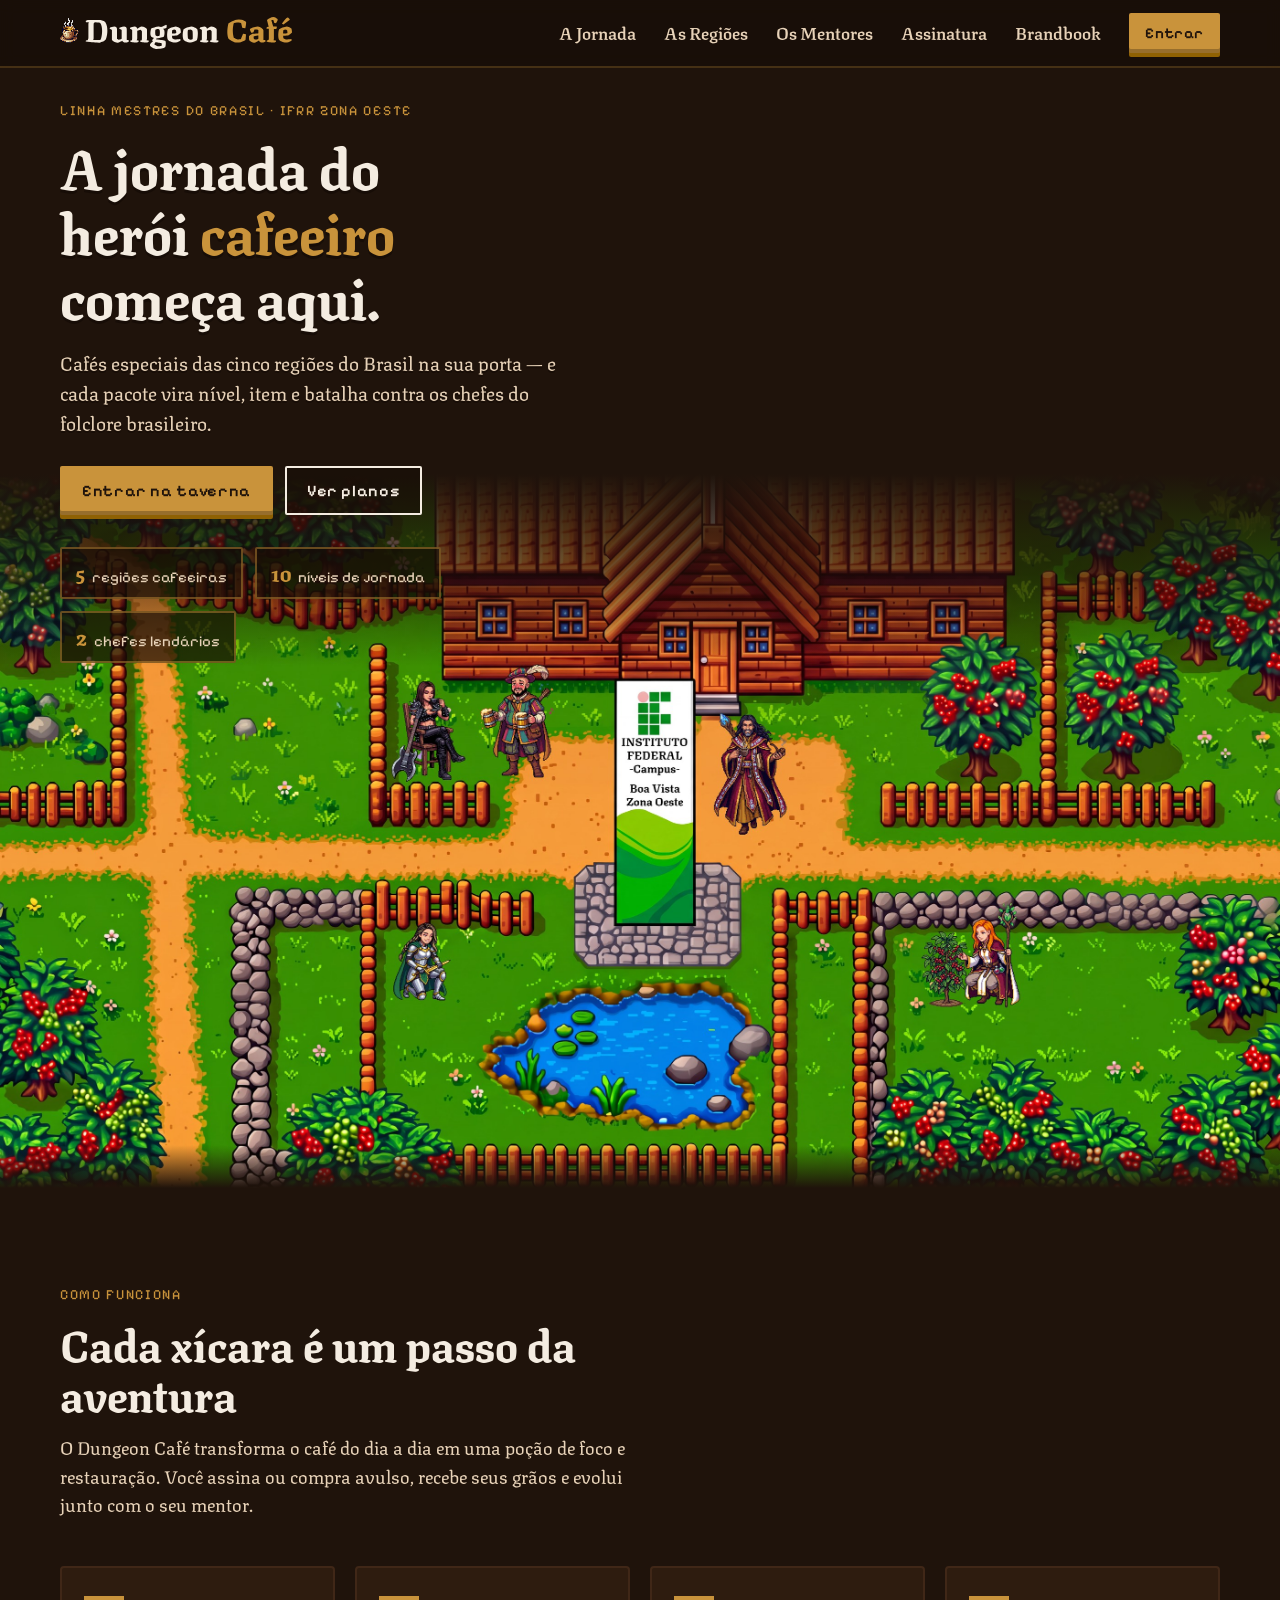
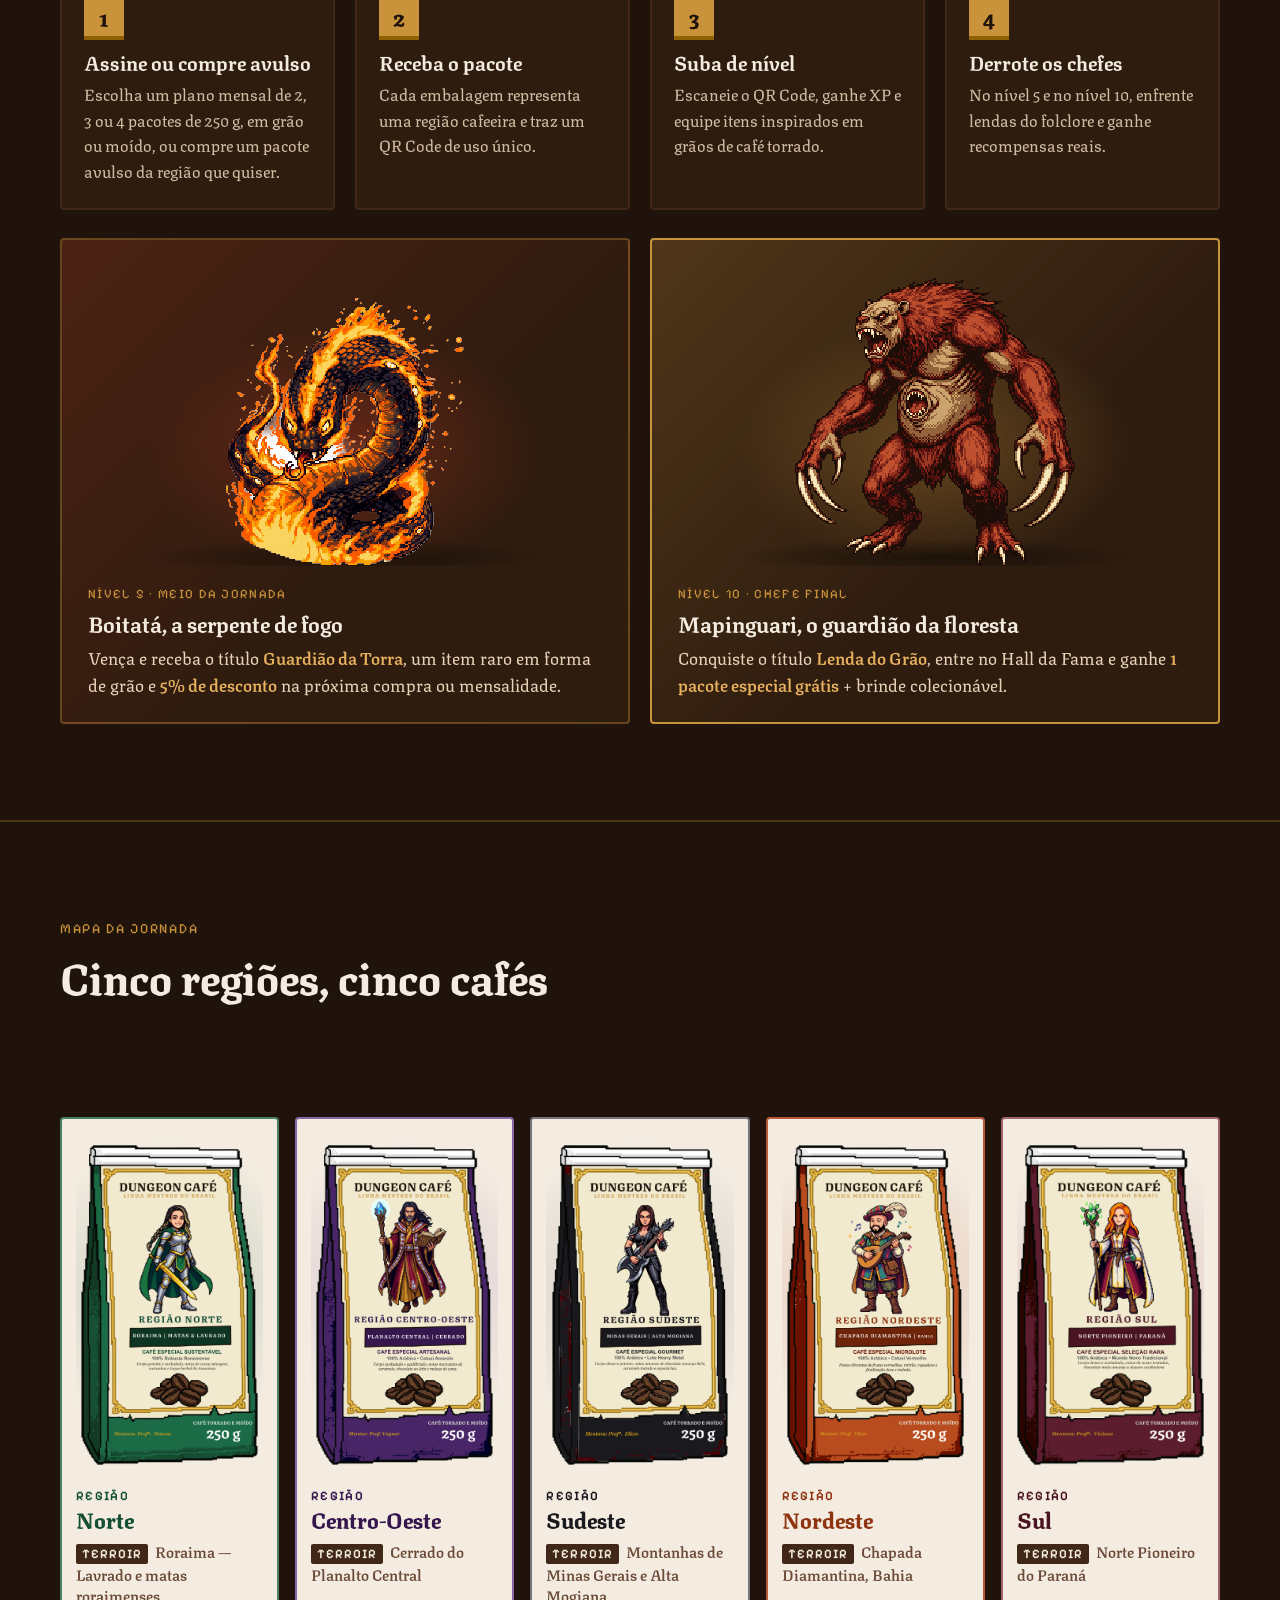
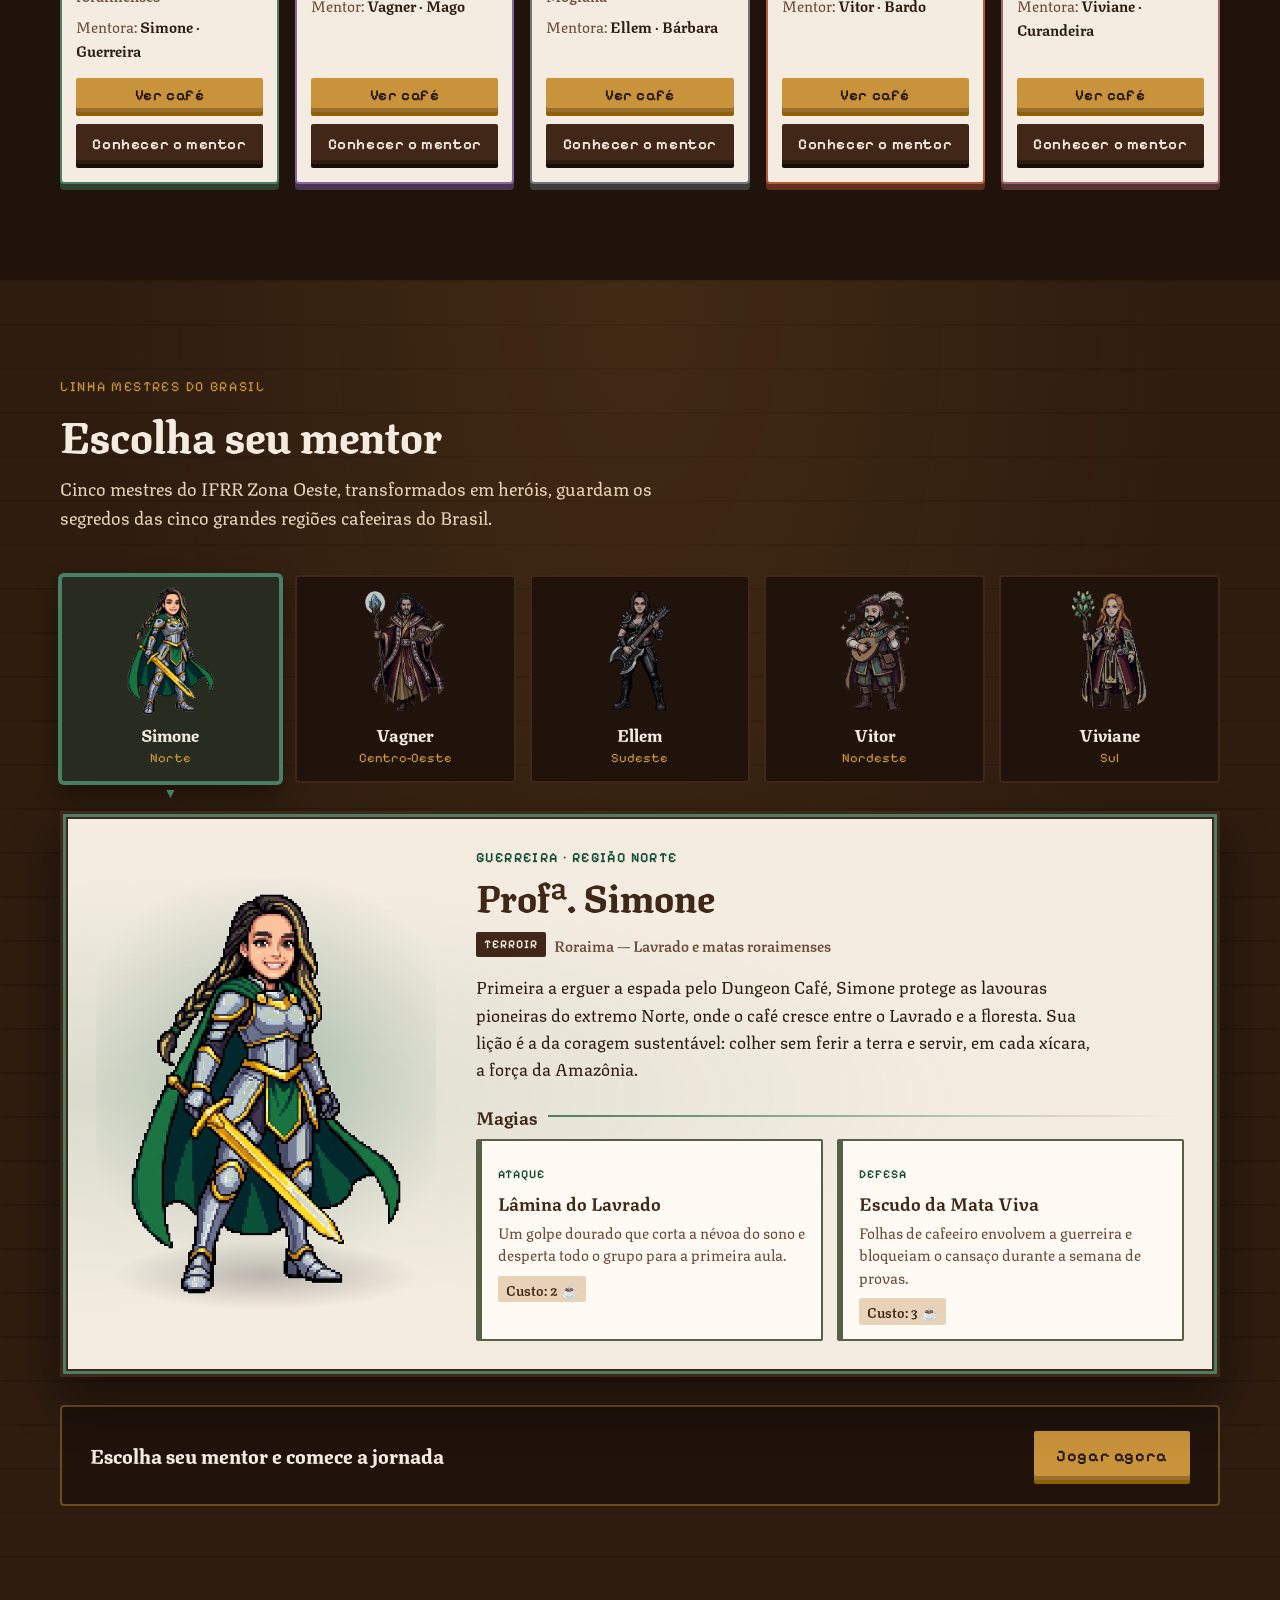
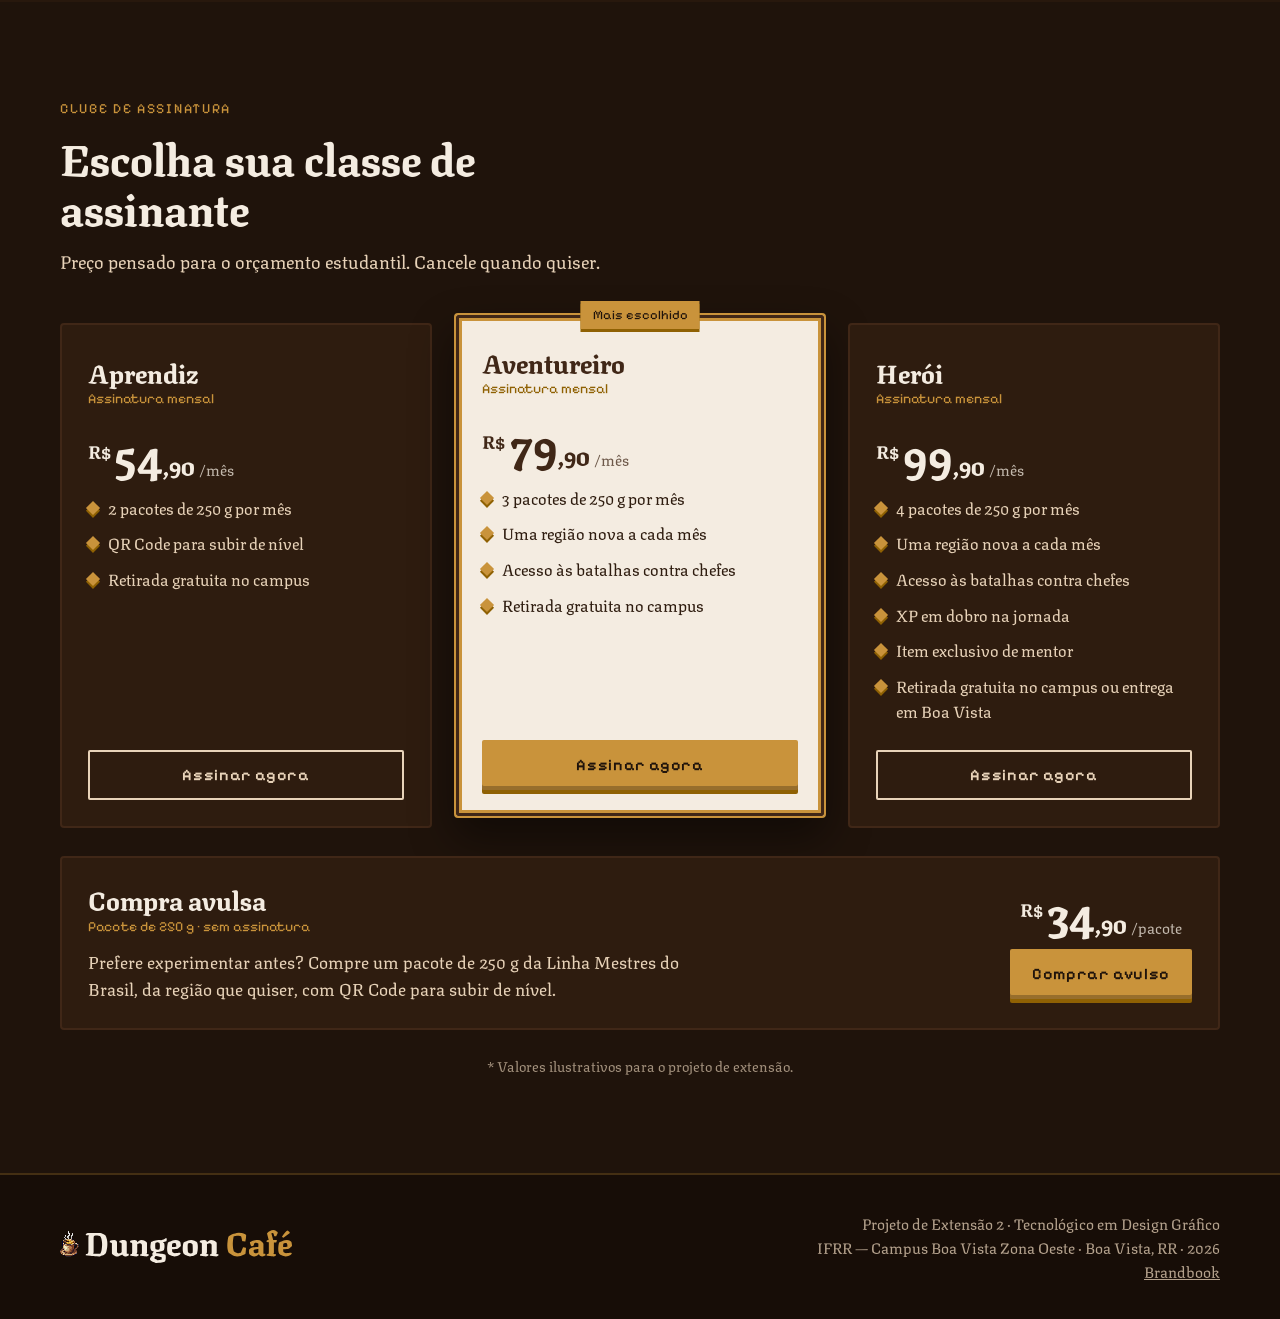
==== commit d890e31b: "Logo oficial: nova composição, manual atualizado, PDF e PPTX regenerados" ====
--- a/index.html
+++ b/index.html
@@ -20,8 +20,7 @@
   <!-- ===== Cabeçalho ===== -->
   <header class="topbar">
     <a class="brand" href="#topo" aria-label="Dungeon Café — início">
-      <img src="assets/img/xicara-icone.png" alt="" width="36" height="50">
-      <span class="brand__name">Dungeon <em>Café</em></span>
+      <img src="assets/img/logo/logo-horizontal-escuro.svg" alt="" width="233" height="33">
     </a>
 
     <button class="nav-toggle" type="button" aria-expanded="false" aria-controls="menu">
@@ -504,8 +503,7 @@
   <footer class="footer">
     <div class="container footer__inner">
       <div class="brand brand--footer">
-        <img src="assets/img/xicara-icone.png" alt="" width="36" height="50">
-        <span class="brand__name">Dungeon <em>Café</em></span>
+        <img src="assets/img/logo/logo-horizontal-escuro.svg" alt="Dungeon Café" width="233" height="33">
       </div>
       <p>Projeto de Extensão 2 · Tecnológico em Design Gráfico<br>
         IFRR — Campus Boa Vista Zona Oeste · Boa Vista, RR · 2026<br>
--- a/css/style.css
+++ b/css/style.css
@@ -179,17 +179,10 @@
 .brand {
   display: inline-flex;
   align-items: center;
-  gap: 10px;
+  gap: 8px;
   text-decoration: none;
 }
-.brand img { width: 30px; height: auto; }
-.brand__name {
-  font-weight: 800;
-  font-size: 1.375rem;
-  letter-spacing: 0.02em;
-  color: var(--parchment);
-}
-.brand__name em { font-style: normal; color: var(--gold); }
+.brand img { width: auto; height: 32.5px; }  /* logotipo horizontal oficial: xícara com 26 px */
 
 .nav { display: flex; align-items: center; gap: 28px; }
 .nav a:not(.btn) {
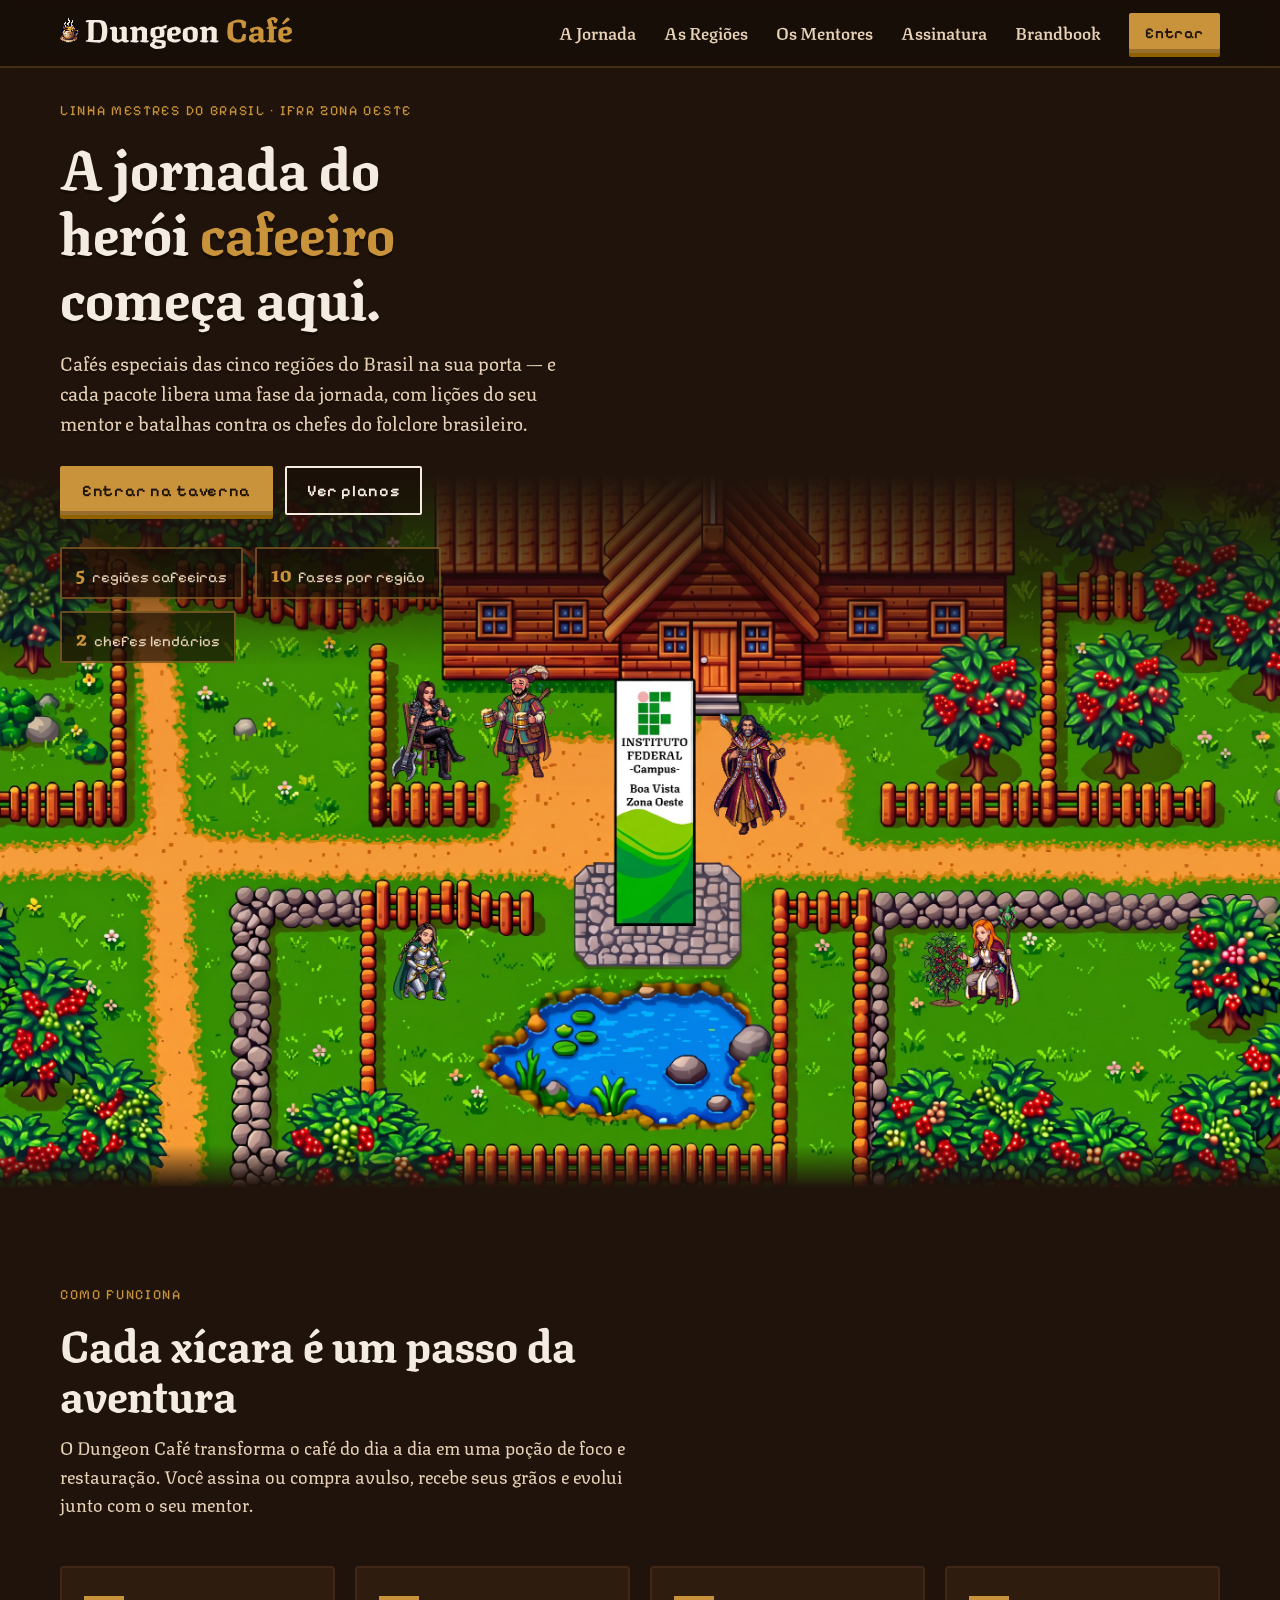
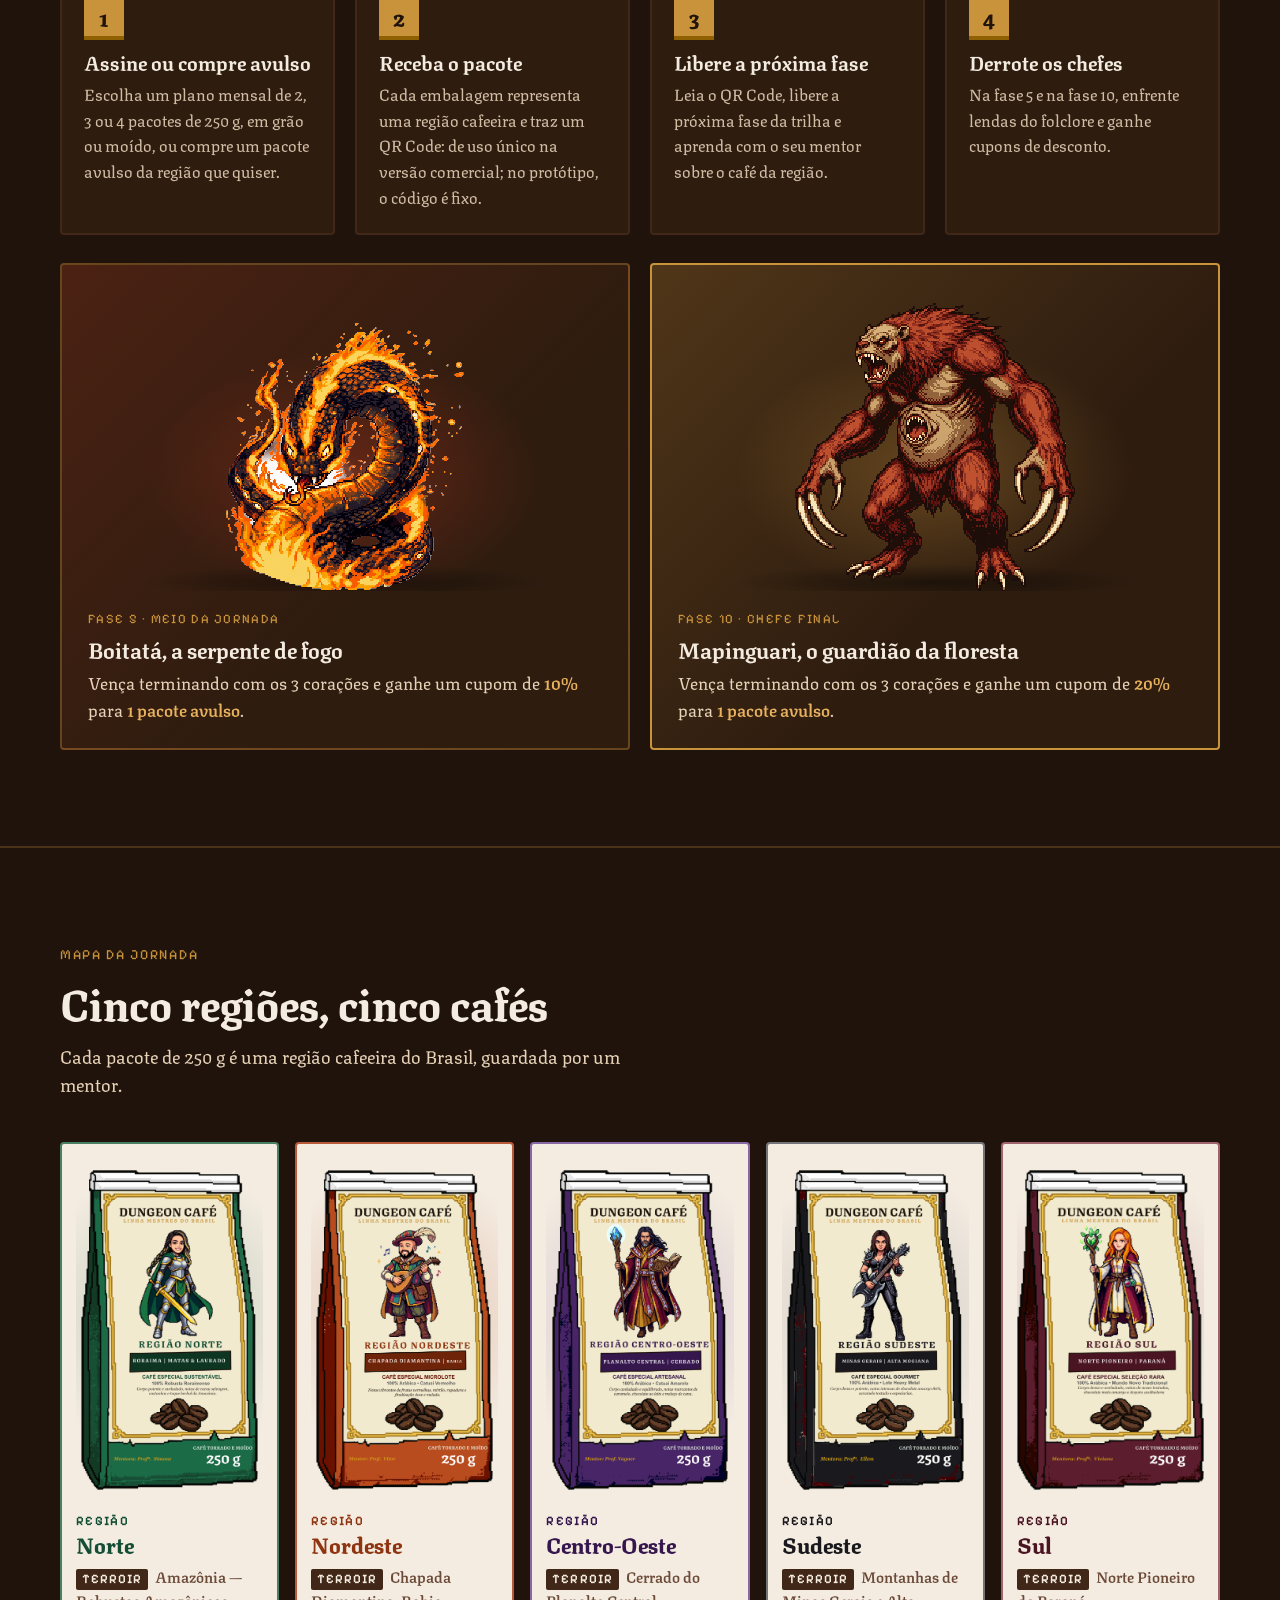
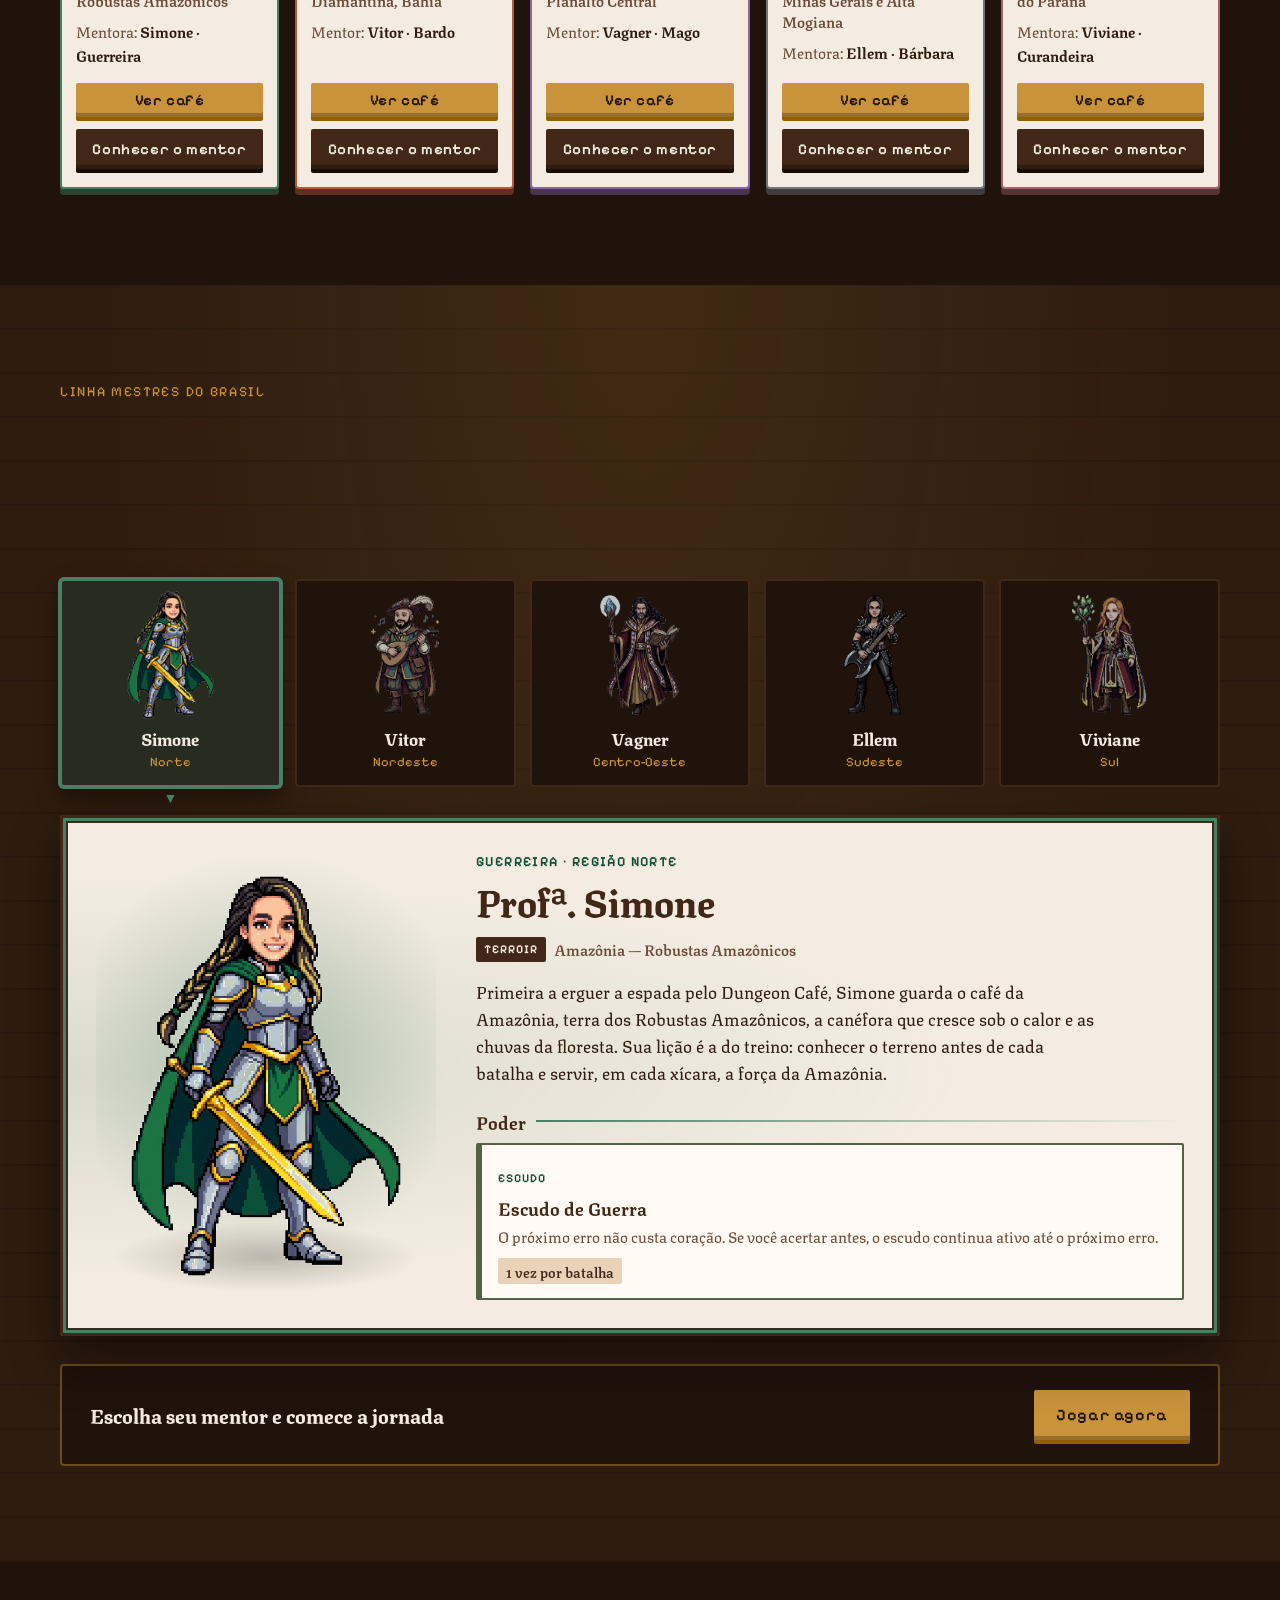
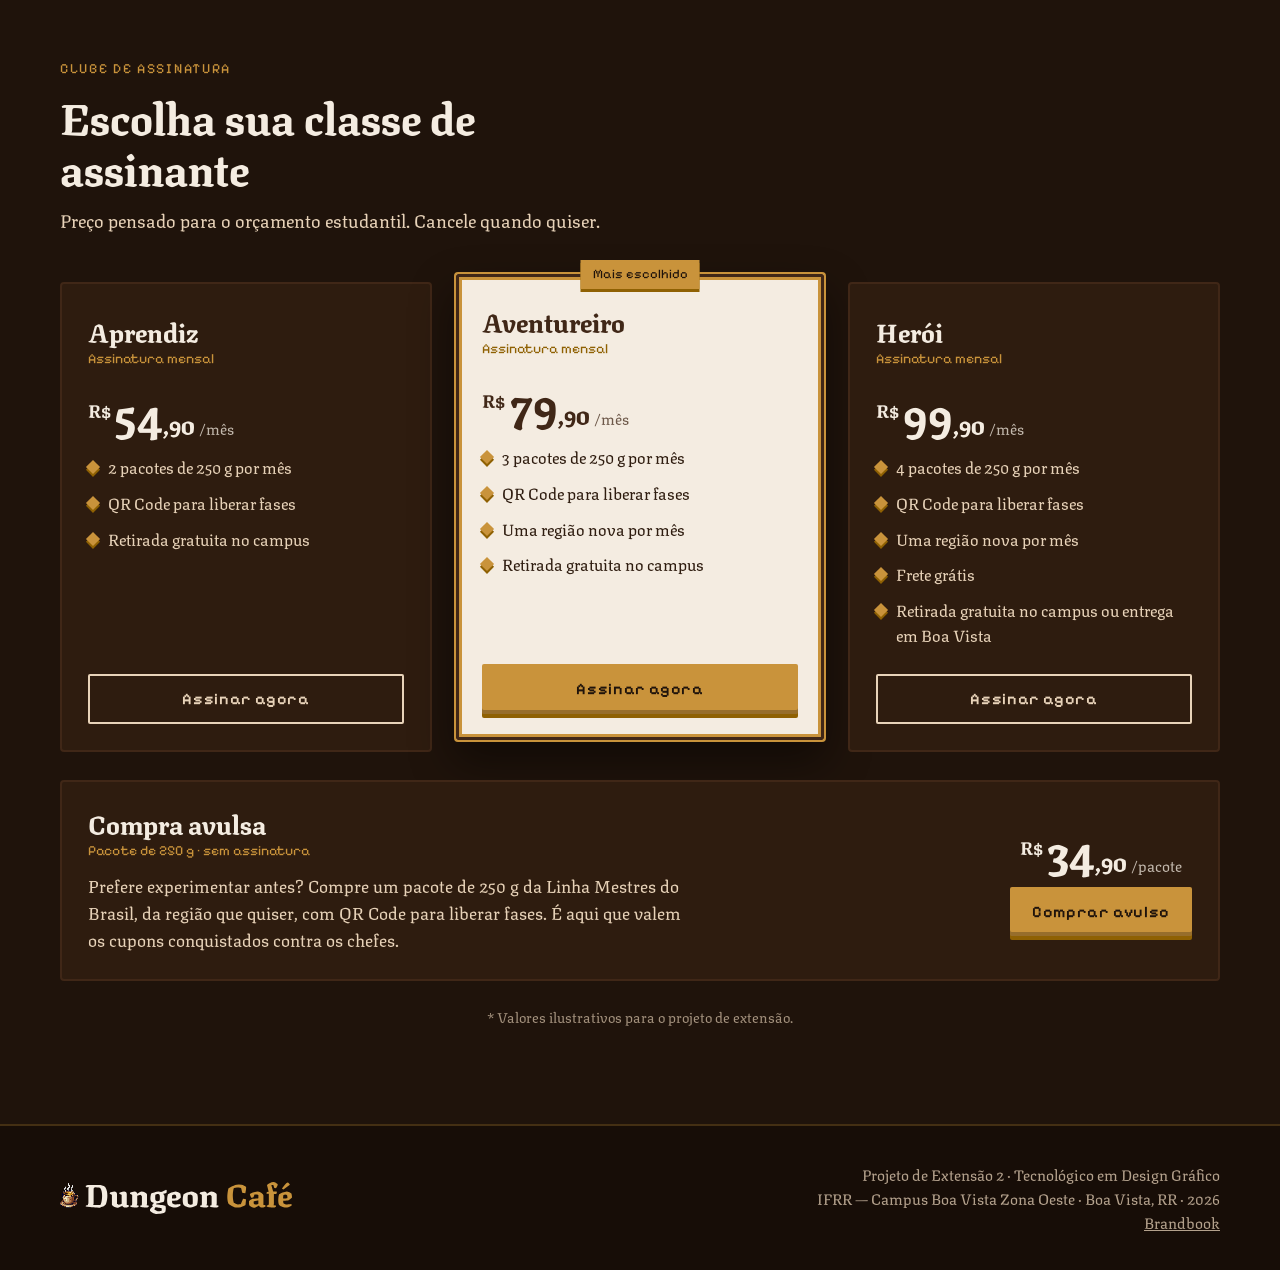
==== commit 6f906e84: "Site e brandbook alinhados à plataforma - Norte: terroir "Amazônia — Robustas Amazônicos", espécie c" ====
--- a/index.html
+++ b/index.html
@@ -49,7 +49,8 @@
           <h1 id="hero-title">A jornada do herói <span>cafeeiro</span> começa aqui.</h1>
           <p class="hero__lead">
             Cafés especiais das cinco regiões do Brasil na sua porta — e cada pacote
-            vira nível, item e batalha contra os chefes do folclore brasileiro.
+            libera uma fase da jornada, com lições do seu mentor e batalhas contra os chefes
+            do folclore brasileiro.
           </p>
           <div class="hero__actions">
             <a class="btn btn--gold" href="https://dungeon-cafe-app.pages.dev/entrar">Entrar na taverna</a>
@@ -57,7 +58,7 @@
           </div>
           <ul class="hero__stats" aria-label="Destaques">
             <li><strong>5</strong> regiões cafeeiras</li>
-            <li><strong>10</strong> níveis de jornada</li>
+            <li><strong>10</strong> fases por região</li>
             <li><strong>2</strong> chefes lendários</li>
           </ul>
         </div>
@@ -83,38 +84,38 @@
           <li class="step">
             <span class="step__num">2</span>
             <h3>Receba o pacote</h3>
-            <p>Cada embalagem representa uma região cafeeira e traz um QR Code de uso único.</p>
+            <p>Cada embalagem representa uma região cafeeira e traz um QR Code: de uso único na versão comercial; no protótipo, o código é fixo.</p>
           </li>
           <li class="step">
             <span class="step__num">3</span>
-            <h3>Suba de nível</h3>
-            <p>Escaneie o QR Code, ganhe XP e equipe itens inspirados em grãos de café torrado.</p>
+            <h3>Libere a próxima fase</h3>
+            <p>Leia o QR Code, libere a próxima fase da trilha e aprenda com o seu mentor sobre o café da região.</p>
           </li>
           <li class="step">
             <span class="step__num">4</span>
             <h3>Derrote os chefes</h3>
-            <p>No nível 5 e no nível 10, enfrente lendas do folclore e ganhe recompensas reais.</p>
+            <p>Na fase 5 e na fase 10, enfrente lendas do folclore e ganhe cupons de desconto.</p>
           </li>
         </ol>
 
         <div class="bosses">
           <article class="boss">
             <figure class="boss__art">
-              <img src="assets/img/chefes/boitata.png" alt="Boitatá, a serpente de fogo do folclore brasileiro, em pixel art: chefe do nível 5" width="477" height="538" loading="lazy">
-            </figure>
-            <p class="boss__lvl">Nível 5 · Meio da jornada</p>
+              <img src="assets/img/chefes/boitata.png" alt="Boitatá, a serpente de fogo do folclore brasileiro, em pixel art: chefe da fase 5" width="477" height="538" loading="lazy">
+            </figure>
+            <p class="boss__lvl">Fase 5 · Meio da jornada</p>
             <h3>Boitatá, a serpente de fogo</h3>
-            <p>Vença e receba o título <strong>Guardião da Torra</strong>, um item raro em forma de grão
-              e <strong>5% de desconto</strong> na próxima compra ou mensalidade.</p>
+            <p>Vença terminando com os 3 corações e ganhe um cupom de <strong>10%</strong>
+              para <strong>1 pacote avulso</strong>.</p>
           </article>
           <article class="boss boss--final">
             <figure class="boss__art">
-              <img src="assets/img/chefes/mapinguari.png" alt="Mapinguari, o guardião da floresta, em pixel art: chefe final do nível 10" width="561" height="576" loading="lazy">
-            </figure>
-            <p class="boss__lvl">Nível 10 · Chefe final</p>
+              <img src="assets/img/chefes/mapinguari.png" alt="Mapinguari, o guardião da floresta, em pixel art: chefe final da fase 10" width="561" height="576" loading="lazy">
+            </figure>
+            <p class="boss__lvl">Fase 10 · Chefe final</p>
             <h3>Mapinguari, o guardião da floresta</h3>
-            <p>Conquiste o título <strong>Lenda do Grão</strong>, entre no Hall da Fama e ganhe
-              <strong>1 pacote especial grátis</strong> + brinde colecionável.</p>
+            <p>Vença terminando com os 3 corações e ganhe um cupom de <strong>20%</strong>
+              para <strong>1 pacote avulso</strong>.</p>
           </article>
         </div>
       </div>
@@ -134,11 +135,24 @@
               <img src="assets/img/embalagens/Dungeon_Cafe_01_Norte_Roraima-01-01.png" alt="Embalagem de 250 g do Dungeon Café Região Norte, com a mentora Simone" width="448" height="811" loading="lazy">
             </figure>
             <h3 class="region__name"><span>Região</span> Norte</h3>
-            <p class="region__terroir"><span>Terroir</span> Roraima — Lavrado e matas roraimenses</p>
+            <p class="region__terroir"><span>Terroir</span> Amazônia — Robustas Amazônicos</p>
             <p class="region__mentor">Mentora: <strong>Simone · Guerreira</strong></p>
             <div class="region__actions">
               <button class="btn btn--small btn--gold btn--block" type="button" data-coffee="simone" aria-haspopup="dialog">Ver café<span class="sr-only">: Região Norte</span></button>
               <a class="btn btn--small btn--block" href="#mentores" data-goto-hero="simone">Conhecer o mentor<span class="sr-only">: Simone, Região Norte</span></a>
+            </div>
+          </li>
+
+          <li class="region" data-hero="vitor">
+            <figure class="region__art">
+              <img src="assets/img/embalagens/Dungeon_Cafe_04_Nodeste-04-01.png" alt="Embalagem de 250 g do Dungeon Café Região Nordeste, com o mentor Vitor" width="448" height="811" loading="lazy">
+            </figure>
+            <h3 class="region__name"><span>Região</span> Nordeste</h3>
+            <p class="region__terroir"><span>Terroir</span> Chapada Diamantina, Bahia</p>
+            <p class="region__mentor">Mentor: <strong>Vitor · Bardo</strong></p>
+            <div class="region__actions">
+              <button class="btn btn--small btn--gold btn--block" type="button" data-coffee="vitor" aria-haspopup="dialog">Ver café<span class="sr-only">: Região Nordeste</span></button>
+              <a class="btn btn--small btn--block" href="#mentores" data-goto-hero="vitor">Conhecer o mentor<span class="sr-only">: Vitor, Região Nordeste</span></a>
             </div>
           </li>
 
@@ -168,20 +182,6 @@
             </div>
           </li>
 
-          <li class="region" data-hero="vitor">
-            <figure class="region__art">
-              <img src="assets/img/embalagens/Dungeon_Cafe_04_Nodeste-04-01.png" alt="Embalagem de 250 g do Dungeon Café Região Nordeste, com o mentor Vitor" width="448" height="811" loading="lazy">
-            </figure>
-            <h3 class="region__name"><span>Região</span> Nordeste</h3>
-            <p class="region__terroir"><span>Terroir</span> Chapada Diamantina, Bahia</p>
-            <p class="region__mentor">Mentor: <strong>Vitor · Bardo</strong></p>
-            <div class="region__actions">
-              <button class="btn btn--small btn--gold btn--block" type="button" data-coffee="vitor" aria-haspopup="dialog">Ver café<span class="sr-only">: Região Nordeste</span></button>
-              <a class="btn btn--small btn--block" href="#mentores" data-goto-hero="vitor">Conhecer o mentor<span class="sr-only">: Vitor, Região Nordeste</span></a>
-            </div>
-          </li>
-          
-          
           <li class="region" data-hero="viviane">
             <figure class="region__art">
               <img src="assets/img/embalagens/Dungeon_Cafe_05_Sul-05-01.png" alt="Embalagem de 250 g do Dungeon Café Região Sul, com a mentora Viviane" width="448" height="747" loading="lazy">
@@ -218,7 +218,7 @@
               </div>
             </div>
             <dl class="coffee__sheet" id="coffee-sheet"></dl>
-            <p class="coffee__note">Cada pacote traz um QR Code de uso único para subir de nível.</p>
+            <p class="coffee__note">Cada pacote traz um QR Code que libera a próxima fase da jornada: de uso único na versão comercial; no protótipo, o código é fixo.</p>
             <div class="coffee__actions">
               <button class="btn btn--small" type="button" data-coffee-action="mentor">Conhecer o mentor</button>
               <a class="btn btn--small btn--gold" href="https://dungeon-cafe-app.pages.dev/entrar">Comprar avulso · R$ 34,90</a>
@@ -244,6 +244,11 @@
             <span class="roster__name">Simone</span>
             <span class="roster__region">Norte</span>
           </button>
+          <button class="roster__item" role="tab" id="tab-vitor" aria-controls="panel-vitor" aria-selected="false" tabindex="-1" data-hero="vitor">
+            <img src="assets/img/heroi-vitor.png" alt="" width="364" height="640" loading="lazy">
+            <span class="roster__name">Vitor</span>
+            <span class="roster__region">Nordeste</span>
+          </button>
           <button class="roster__item" role="tab" id="tab-vagner" aria-controls="panel-vagner" aria-selected="false" tabindex="-1" data-hero="vagner">
             <img src="assets/img/heroi-vagner.png" alt="" width="426" height="640" loading="lazy">
             <span class="roster__name">Vagner</span>
@@ -254,11 +259,6 @@
             <span class="roster__name">Ellem</span>
             <span class="roster__region">Sudeste</span>
           </button>
-          <button class="roster__item" role="tab" id="tab-vitor" aria-controls="panel-vitor" aria-selected="false" tabindex="-1" data-hero="vitor">
-            <img src="assets/img/heroi-vitor.png" alt="" width="364" height="640" loading="lazy">
-            <span class="roster__name">Vitor</span>
-            <span class="roster__region">Nordeste</span>
-          </button>
           <button class="roster__item" role="tab" id="tab-viviane" aria-controls="panel-viviane" aria-selected="false" tabindex="-1" data-hero="viviane">
             <img src="assets/img/heroi-viviane.png" alt="" width="397" height="640" loading="lazy">
             <span class="roster__name">Viviane</span>
@@ -274,25 +274,46 @@
           <div class="hero-card__body">
             <p class="hero-card__class">Guerreira · Região Norte</p>
             <h3 class="hero-card__name">Profª. Simone</h3>
-            <p class="hero-card__origin"><span>Terroir</span> Roraima — Lavrado e matas roraimenses</p>
+            <p class="hero-card__origin"><span>Terroir</span> Amazônia — Robustas Amazônicos</p>
             <p class="hero-card__lore">
-              Primeira a erguer a espada pelo Dungeon Café, Simone protege as lavouras pioneiras do extremo
-              Norte, onde o café cresce entre o Lavrado e a floresta. Sua lição é a da coragem sustentável:
-              colher sem ferir a terra e servir, em cada xícara, a força da Amazônia.
+              Primeira a erguer a espada pelo Dungeon Café, Simone guarda o café da Amazônia, terra
+              dos Robustas Amazônicos, a canéfora que cresce sob o calor e as chuvas da floresta. Sua
+              lição é a do treino: conhecer o terreno antes de cada batalha e servir, em cada xícara,
+              a força da Amazônia.
             </p>
-            <h4 class="spells__title">Magias</h4>
+            <h4 class="spells__title">Poder</h4>
             <ul class="spells">
               <li class="spell">
-                <span class="spell__type">Ataque</span>
-                <strong>Lâmina do Lavrado</strong>
-                <p>Um golpe dourado que corta a névoa do sono e desperta todo o grupo para a primeira aula.</p>
-                <span class="spell__cost">Custo: 2 ☕</span>
+                <span class="spell__type">Escudo</span>
+                <strong>Escudo de Guerra</strong>
+                <p>O próximo erro não custa coração. Se você acertar antes, o escudo continua ativo até o próximo erro.</p>
+                <span class="spell__cost">1 vez por batalha</span>
               </li>
+            </ul>
+          </div>
+        </article>
+
+        <!-- Vitor -->
+        <article class="hero-card" role="tabpanel" id="panel-vitor" aria-labelledby="tab-vitor" data-hero="vitor" hidden>
+          <figure class="hero-card__art">
+            <img src="assets/img/heroi-vitor.png" alt="Prof. Vitor em pixel art: chapéu com pena, roupas coloridas de bardo e alaúde nas mãos" width="364" height="640" loading="lazy">
+          </figure>
+          <div class="hero-card__body">
+            <p class="hero-card__class">Bardo · Região Nordeste</p>
+            <h3 class="hero-card__name">Prof. Vitor</h3>
+            <p class="hero-card__origin"><span>Terroir</span> Chapada Diamantina, Bahia</p>
+            <p class="hero-card__lore">
+              Com o alaúde nas costas e histórias na ponta da língua, Vitor percorre a Chapada
+              Diamantina cantando os cafés especiais que brotam entre pedras e cachoeiras.
+              Cada canção sua ensina que café bom é aquele partilhado em roda, com prosa e música.
+            </p>
+            <h4 class="spells__title">Poder</h4>
+            <ul class="spells">
               <li class="spell">
-                <span class="spell__type">Defesa</span>
-                <strong>Escudo da Mata Viva</strong>
-                <p>Folhas de cafeeiro envolvem a guerreira e bloqueiam o cansaço durante a semana de provas.</p>
-                <span class="spell__cost">Custo: 3 ☕</span>
+                <span class="spell__type">Pista</span>
+                <strong>Canção da Pista</strong>
+                <p>Mostra uma dica: o fato do Pergaminho do Saber ligado à pergunta atual.</p>
+                <span class="spell__cost">1 vez por batalha</span>
               </li>
             </ul>
           </div>
@@ -312,19 +333,13 @@
               No solo vermelho do Cerrado, ele descobriu que o tempo e o fogo certos transformam
               uma semente verde em pura energia — e ensina essa alquimia a quem tiver paciência.
             </p>
-            <h4 class="spells__title">Magias</h4>
+            <h4 class="spells__title">Poder</h4>
             <ul class="spells">
               <li class="spell">
-                <span class="spell__type">Alquimia</span>
-                <strong>Alquimia da Torra</strong>
-                <p>Converte grãos verdes em grãos dourados, liberando aromas de chocolate e caramelo.</p>
-                <span class="spell__cost">Custo: 3 ☕</span>
-              </li>
-              <li class="spell">
-                <span class="spell__type">Suporte</span>
-                <strong>Runas do Cerrado</strong>
-                <p>Inscrições arcanas que ampliam a concentração do grupo por uma sessão inteira de estudos.</p>
-                <span class="spell__cost">Custo: 2 ☕</span>
+                <span class="spell__type">Revelação</span>
+                <strong>Revelação Arcana</strong>
+                <p>Elimina 2 alternativas erradas da pergunta atual.</p>
+                <span class="spell__cost">1 vez por batalha</span>
               </li>
             </ul>
           </div>
@@ -344,51 +359,13 @@
               da serra pelo rugido da guitarra-machado. Sua fúria é pura energia: ela ensina que
               intensidade e paixão fazem um grão — e uma turma inteira — chegar ao ponto certo.
             </p>
-            <h4 class="spells__title">Magias</h4>
+            <h4 class="spells__title">Poder</h4>
             <ul class="spells">
               <li class="spell">
-                <span class="spell__type">Ataque</span>
-                <strong>Riff da Montanha</strong>
-                <p>Um golpe de guitarra-machado que estilhaça o desânimo e mói o sono em pó fino, pronto para um espresso encorpado.</p>
-                <span class="spell__cost">Custo: 3 ☕</span>
-              </li>
-              <li class="spell">
                 <span class="spell__type">Fúria</span>
-                <strong>Grito da Serra</strong>
-                <p>Um brado que ecoa pelas montanhas e restaura a moral do grupo depois de uma derrota difícil.</p>
-                <span class="spell__cost">Custo: 2 ☕</span>
-              </li>
-            </ul>
-          </div>
-        </article>
-
-        <!-- Vitor -->
-        <article class="hero-card" role="tabpanel" id="panel-vitor" aria-labelledby="tab-vitor" data-hero="vitor" hidden>
-          <figure class="hero-card__art">
-            <img src="assets/img/heroi-vitor.png" alt="Prof. Vitor em pixel art: chapéu com pena, roupas coloridas de bardo e alaúde nas mãos" width="364" height="640" loading="lazy">
-          </figure>
-          <div class="hero-card__body">
-            <p class="hero-card__class">Bardo · Região Nordeste</p>
-            <h3 class="hero-card__name">Prof. Vitor</h3>
-            <p class="hero-card__origin"><span>Terroir</span> Chapada Diamantina, Bahia</p>
-            <p class="hero-card__lore">
-              Com o alaúde nas costas e histórias na ponta da língua, Vitor percorre a Chapada
-              Diamantina cantando os cafés especiais que brotam entre pedras e cachoeiras.
-              Cada canção sua ensina que café bom é aquele partilhado em roda, com prosa e música.
-            </p>
-            <h4 class="spells__title">Magias</h4>
-            <ul class="spells">
-              <li class="spell">
-                <span class="spell__type">Suporte</span>
-                <strong>Balada do Espresso</strong>
-                <p>Uma melodia animada que concede +foco e +ânimo a todos os aliados que a ouvem.</p>
-                <span class="spell__cost">Custo: 2 ☕</span>
-              </li>
-              <li class="spell">
-                <span class="spell__type">Controle</span>
-                <strong>Acorde da Chapada</strong>
-                <p>Um acorde que ecoa pelos vales e distrai os chefes, abrindo espaço para o ataque do grupo.</p>
-                <span class="spell__cost">Custo: 3 ☕</span>
+                <strong>Fúria do Rock</strong>
+                <p>O próximo acerto causa 2 de dano no chefe. Se você errar antes, a fúria continua ativa até o próximo acerto.</p>
+                <span class="spell__cost">1 vez por batalha</span>
               </li>
             </ul>
           </div>
@@ -408,19 +385,13 @@
               e todos os métodos de extração — do coado ao cold brew. Para ela, cada xícara é
               um remédio para o corpo cansado e um carinho para a mente de quem estuda.
             </p>
-            <h4 class="spells__title">Magias</h4>
+            <h4 class="spells__title">Poder</h4>
             <ul class="spells">
               <li class="spell">
                 <span class="spell__type">Cura</span>
-                <strong>Poção do Coado Restaurador</strong>
-                <p>Um coado doce e equilibrado que recupera a energia de um aliado após a madrugada de estudos.</p>
-                <span class="spell__cost">Custo: 2 ☕</span>
-              </li>
-              <li class="spell">
-                <span class="spell__type">Cura em área</span>
-                <strong>Elixir da Extração Lenta</strong>
-                <p>Um cold brew preparado sob a lua que regenera todo o grupo aos poucos, durante o dia inteiro.</p>
-                <span class="spell__cost">Custo: 4 ☕</span>
+                <strong>Toque Restaurador</strong>
+                <p>Recupera 1 coração, até o máximo de 3. Com os corações cheios, o poder não é gasto.</p>
+                <span class="spell__cost">1 vez por batalha</span>
               </li>
             </ul>
           </div>
@@ -447,7 +418,7 @@
             <p class="plan__price"><span class="plan__currency">R$</span>54<span>,90</span><small>/mês</small></p>
             <ul class="plan__perks">
               <li>2 pacotes de 250 g por mês</li>
-              <li>QR Code para subir de nível</li>
+              <li>QR Code para liberar fases</li>
               <li>Retirada gratuita no campus</li>
             </ul>
             <a href="https://dungeon-cafe-app.pages.dev/entrar" class="btn btn--ghost btn--block">Assinar agora</a>
@@ -460,8 +431,8 @@
             <p class="plan__price"><span class="plan__currency">R$</span>79<span>,90</span><small>/mês</small></p>
             <ul class="plan__perks">
               <li>3 pacotes de 250 g por mês</li>
-              <li>Uma região nova a cada mês</li>
-              <li>Acesso às batalhas contra chefes</li>
+              <li>QR Code para liberar fases</li>
+              <li>Uma região nova por mês</li>
               <li>Retirada gratuita no campus</li>
             </ul>
             <a href="https://dungeon-cafe-app.pages.dev/entrar" class="btn btn--gold btn--block">Assinar agora</a>
@@ -473,10 +444,9 @@
             <p class="plan__price"><span class="plan__currency">R$</span>99<span>,90</span><small>/mês</small></p>
             <ul class="plan__perks">
               <li>4 pacotes de 250 g por mês</li>
-              <li>Uma região nova a cada mês</li>
-              <li>Acesso às batalhas contra chefes</li>
-              <li>XP em dobro na jornada</li>
-              <li>Item exclusivo de mentor</li>
+              <li>QR Code para liberar fases</li>
+              <li>Uma região nova por mês</li>
+              <li>Frete grátis</li>
               <li>Retirada gratuita no campus ou entrega em Boa Vista</li>
             </ul>
             <a href="https://dungeon-cafe-app.pages.dev/entrar" class="btn btn--ghost btn--block">Assinar agora</a>
@@ -488,7 +458,8 @@
             <h3 class="plan__name" id="avulsa-title">Compra avulsa</h3>
             <p class="plan__desc">Pacote de 250 g · sem assinatura</p>
             <p class="plan__single-text">Prefere experimentar antes? Compre um pacote de 250 g da Linha Mestres do Brasil,
-              da região que quiser, com QR Code para subir de nível.</p>
+              da região que quiser, com QR Code para liberar fases. É aqui que valem os cupons
+              conquistados contra os chefes.</p>
           </div>
           <div class="plan__single-buy">
             <p class="plan__price"><span class="plan__currency">R$</span>34<span>,90</span><small>/pacote</small></p>
--- a/css/style.css
+++ b/css/style.css
@@ -33,7 +33,7 @@
   --simone:       #498065;
   --vagner-text:  #35164d;   /* Púrpura Centro-Oeste */
   --vagner:       #8768a5;
-  --ellem-text:   #19181d;   /* Cinza Sudeste */
+  --ellem-text:   #19181d;   /* Preto Sudeste */
   --ellem:        #75747a;
   --vitor-text:   #8f3410;   /* Ocre Nordeste */
   --vitor:        #b85a39;
@@ -707,7 +707,7 @@
   list-style: none;
   padding: 0; margin: 0;
   display: grid;
-  grid-template-columns: repeat(2, minmax(0, 1fr));
+  grid-template-columns: minmax(0, 1fr);  /* um poder por mentor (espec. seção 3) */
   gap: 14px;
 }
 .spell {
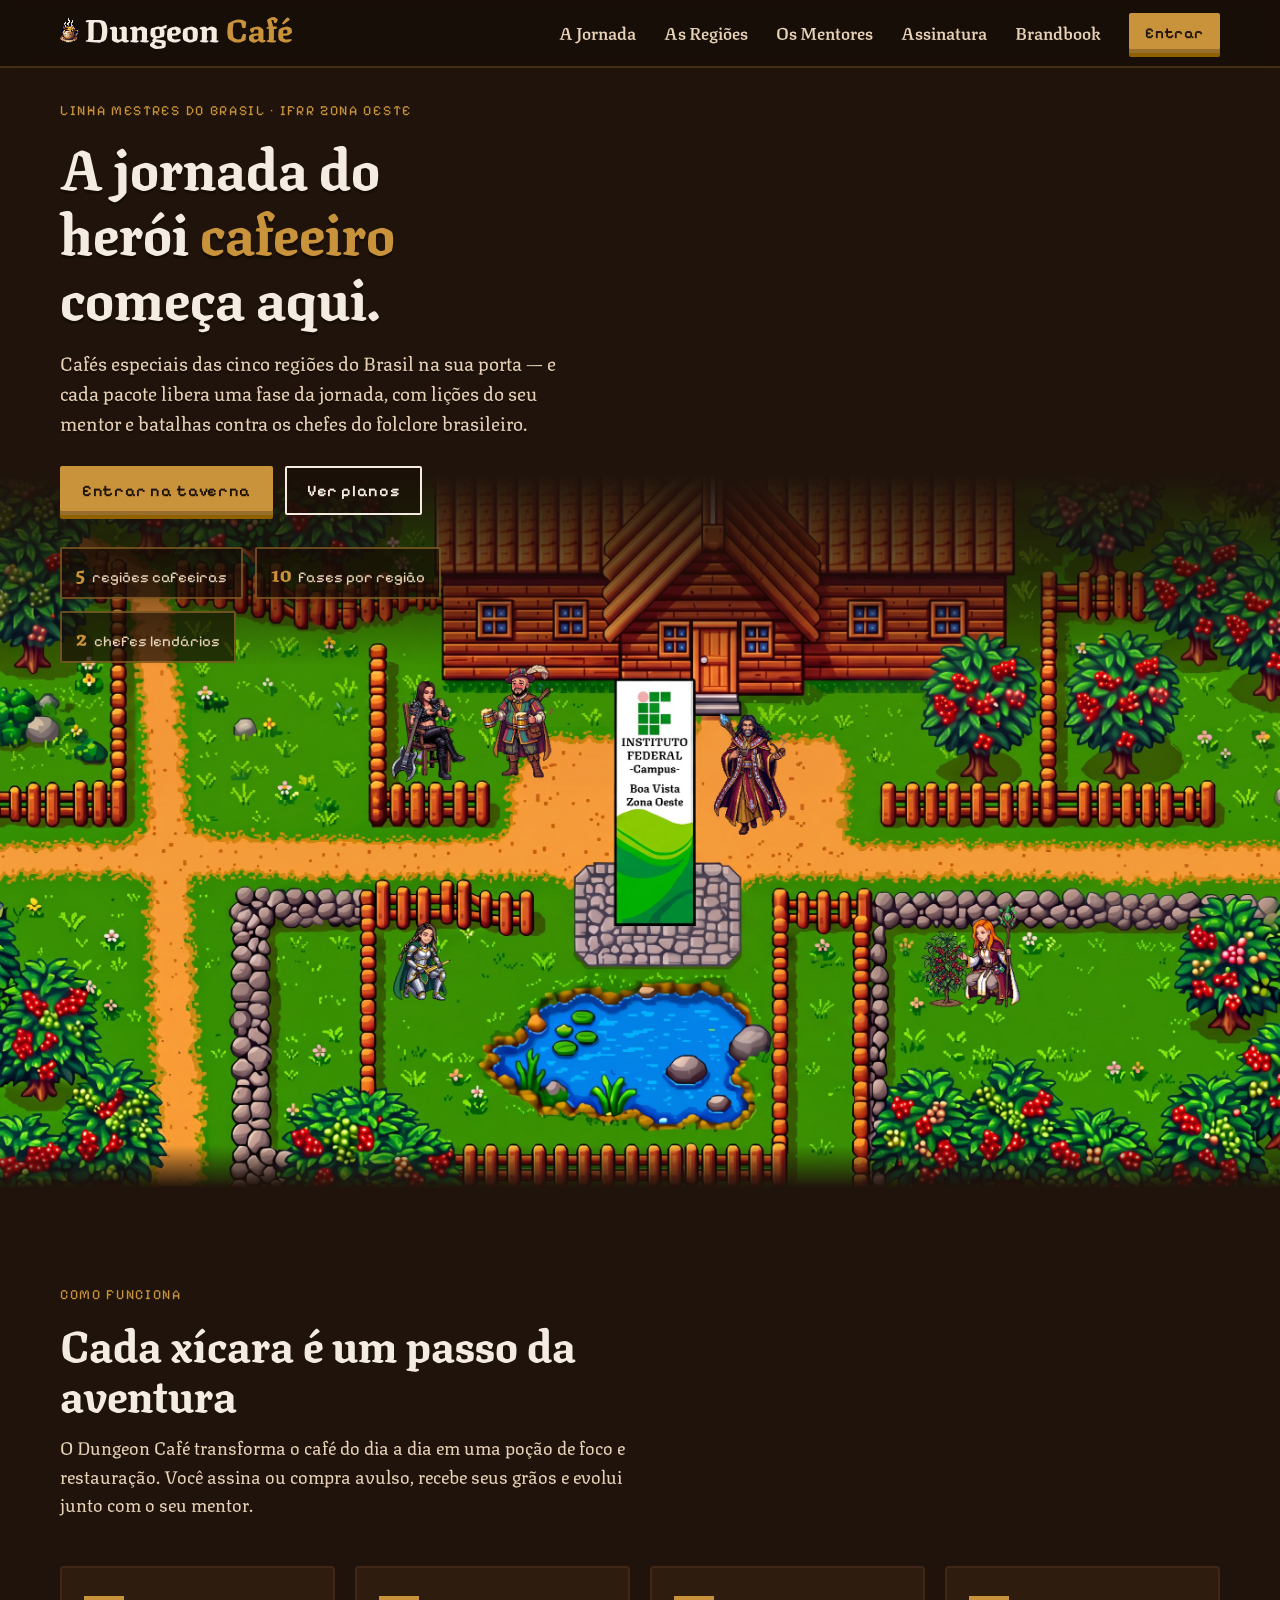
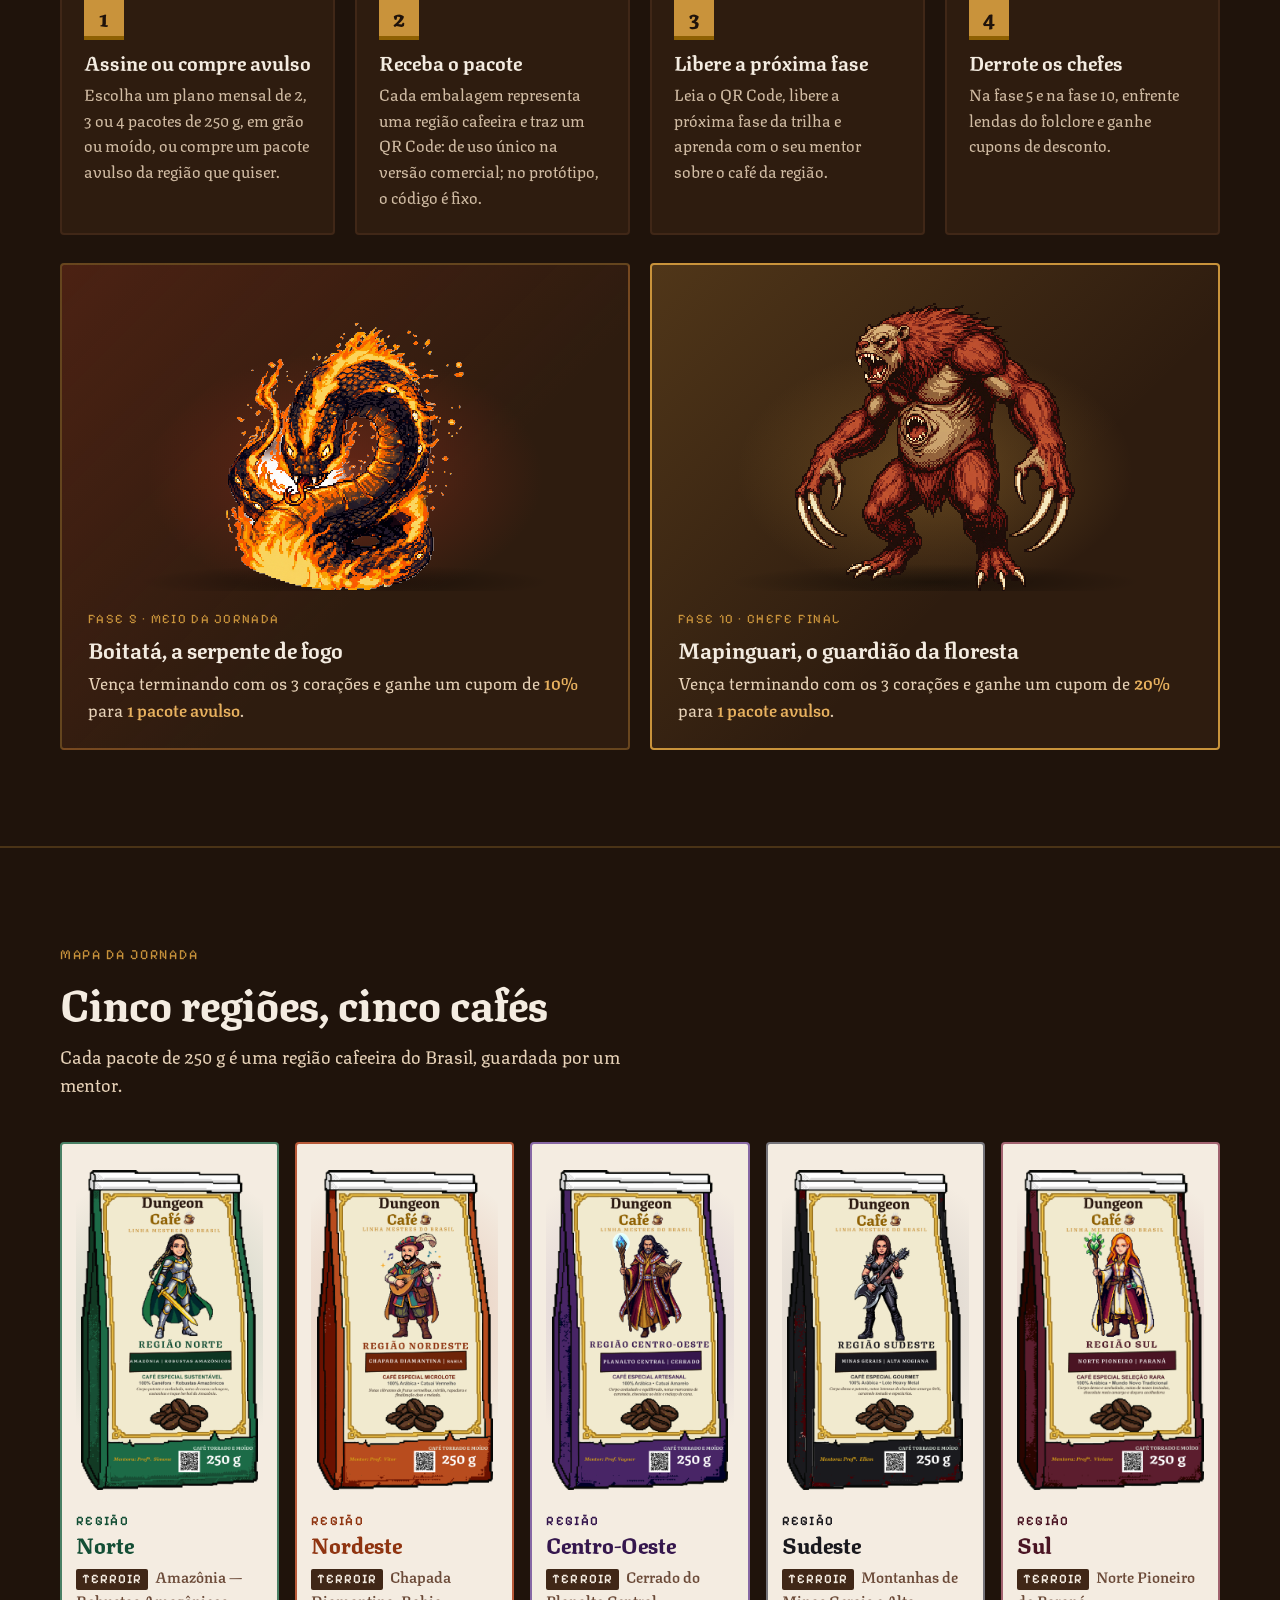
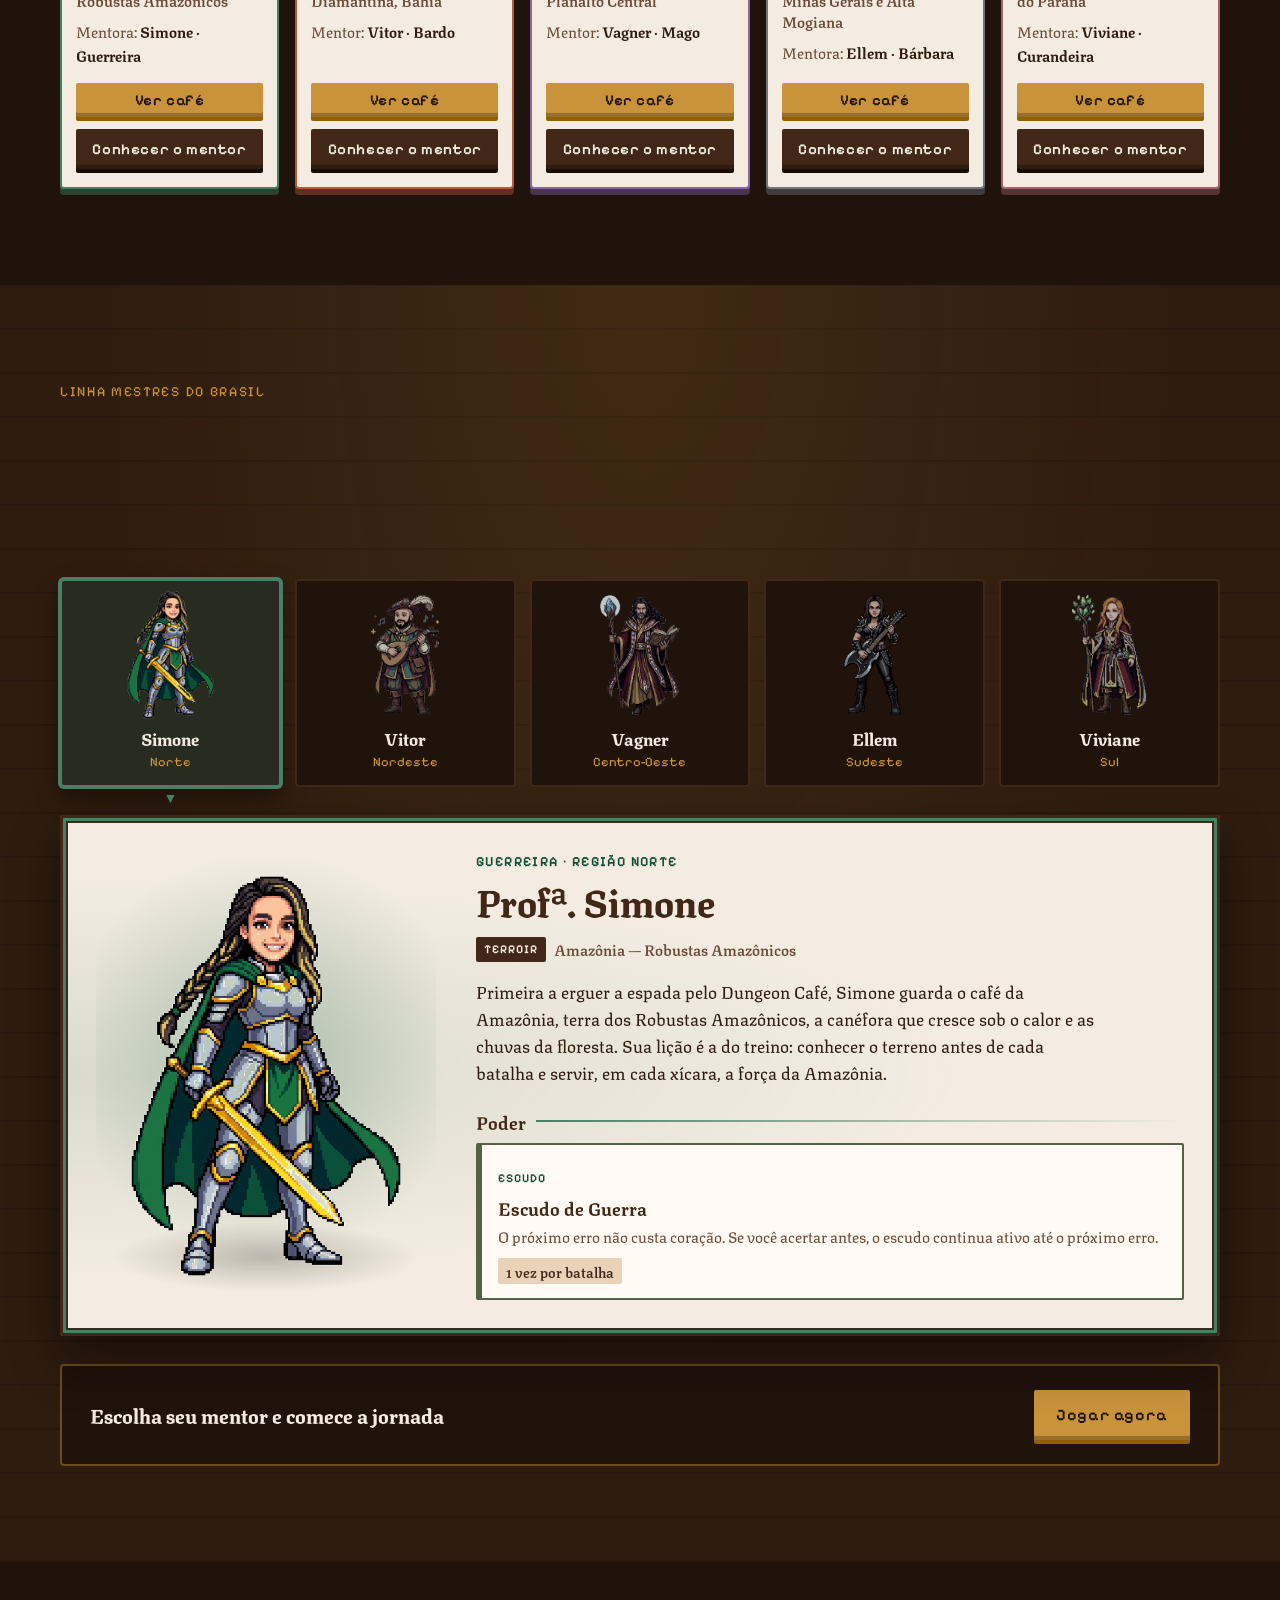
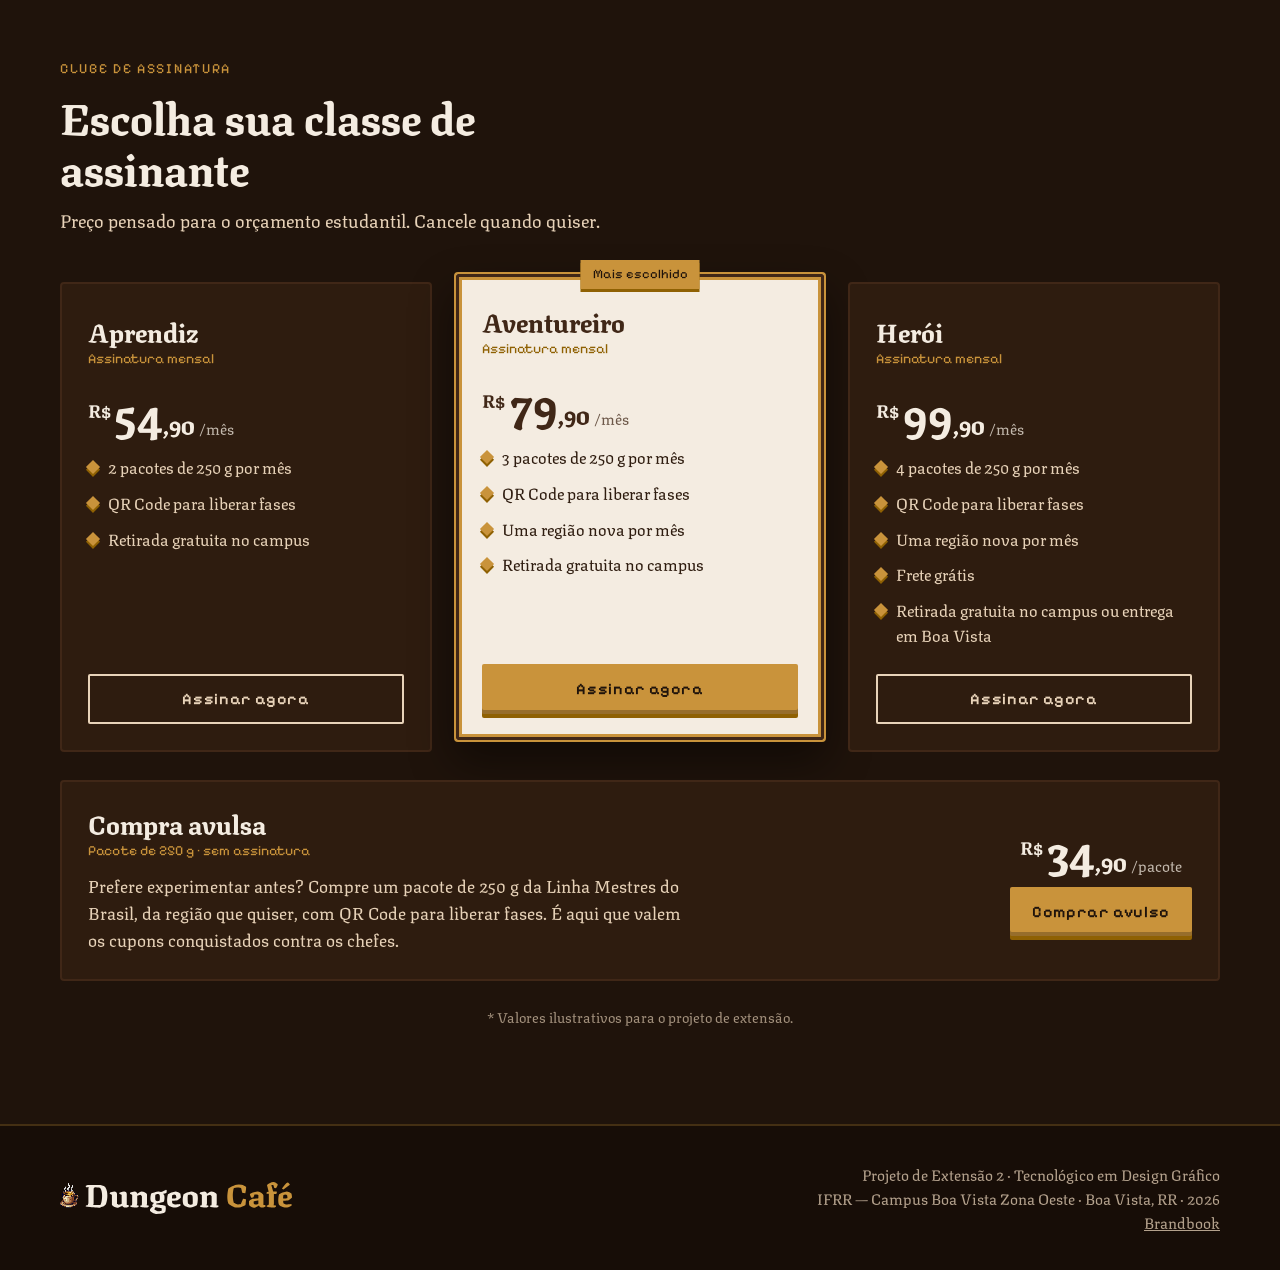
==== commit d32ea25d: "Embalagens: artes novas de 11/2026 no site e no brandbook - assets/img/embalagens/emb-{norte,nordest" ====
--- a/index.html
+++ b/index.html
@@ -132,7 +132,7 @@
         <ul class="regions">
           <li class="region" data-hero="simone">
             <figure class="region__art">
-              <img src="assets/img/embalagens/Dungeon_Cafe_01_Norte_Roraima-01-01.png" alt="Embalagem de 250 g do Dungeon Café Região Norte, com a mentora Simone" width="448" height="811" loading="lazy">
+              <img src="assets/img/embalagens/emb-norte.png" alt="Embalagem de 250 g do Dungeon Café Região Norte, com a mentora Simone" width="896" height="1625" loading="lazy">
             </figure>
             <h3 class="region__name"><span>Região</span> Norte</h3>
             <p class="region__terroir"><span>Terroir</span> Amazônia — Robustas Amazônicos</p>
@@ -145,7 +145,7 @@
 
           <li class="region" data-hero="vitor">
             <figure class="region__art">
-              <img src="assets/img/embalagens/Dungeon_Cafe_04_Nodeste-04-01.png" alt="Embalagem de 250 g do Dungeon Café Região Nordeste, com o mentor Vitor" width="448" height="811" loading="lazy">
+              <img src="assets/img/embalagens/emb-nordeste.png" alt="Embalagem de 250 g do Dungeon Café Região Nordeste, com o mentor Vitor" width="896" height="1625" loading="lazy">
             </figure>
             <h3 class="region__name"><span>Região</span> Nordeste</h3>
             <p class="region__terroir"><span>Terroir</span> Chapada Diamantina, Bahia</p>
@@ -158,7 +158,7 @@
 
           <li class="region" data-hero="vagner">
             <figure class="region__art">
-              <img src="assets/img/embalagens/Dungeon_Cafe_02_CentroOeste-02-01.png" alt="Embalagem de 250 g do Dungeon Café Região Centro-Oeste, com o mentor Vagner" width="448" height="811" loading="lazy">
+              <img src="assets/img/embalagens/emb-centro-oeste.png" alt="Embalagem de 250 g do Dungeon Café Região Centro-Oeste, com o mentor Vagner" width="896" height="1625" loading="lazy">
             </figure>
             <h3 class="region__name"><span>Região</span> Centro-Oeste</h3>
             <p class="region__terroir"><span>Terroir</span> Cerrado do Planalto Central</p>
@@ -171,7 +171,7 @@
 
           <li class="region" data-hero="ellem">
             <figure class="region__art">
-              <img src="assets/img/embalagens/Dungeon_Cafe_03_Sudeste-03-01.png" alt="Embalagem de 250 g do Dungeon Café Região Sudeste, com a mentora Ellem" width="448" height="811" loading="lazy">
+              <img src="assets/img/embalagens/emb-sudeste.png" alt="Embalagem de 250 g do Dungeon Café Região Sudeste, com a mentora Ellem" width="896" height="1625" loading="lazy">
             </figure>
             <h3 class="region__name"><span>Região</span> Sudeste</h3>
             <p class="region__terroir"><span>Terroir</span> Montanhas de Minas Gerais e Alta Mogiana</p>
@@ -184,7 +184,7 @@
 
           <li class="region" data-hero="viviane">
             <figure class="region__art">
-              <img src="assets/img/embalagens/Dungeon_Cafe_05_Sul-05-01.png" alt="Embalagem de 250 g do Dungeon Café Região Sul, com a mentora Viviane" width="448" height="747" loading="lazy">
+              <img src="assets/img/embalagens/emb-sul.png" alt="Embalagem de 250 g do Dungeon Café Região Sul, com a mentora Viviane" width="896" height="1496" loading="lazy">
             </figure>
             <h3 class="region__name"><span>Região</span> Sul</h3>
             <p class="region__terroir"><span>Terroir</span> Norte Pioneiro do Paraná</p>
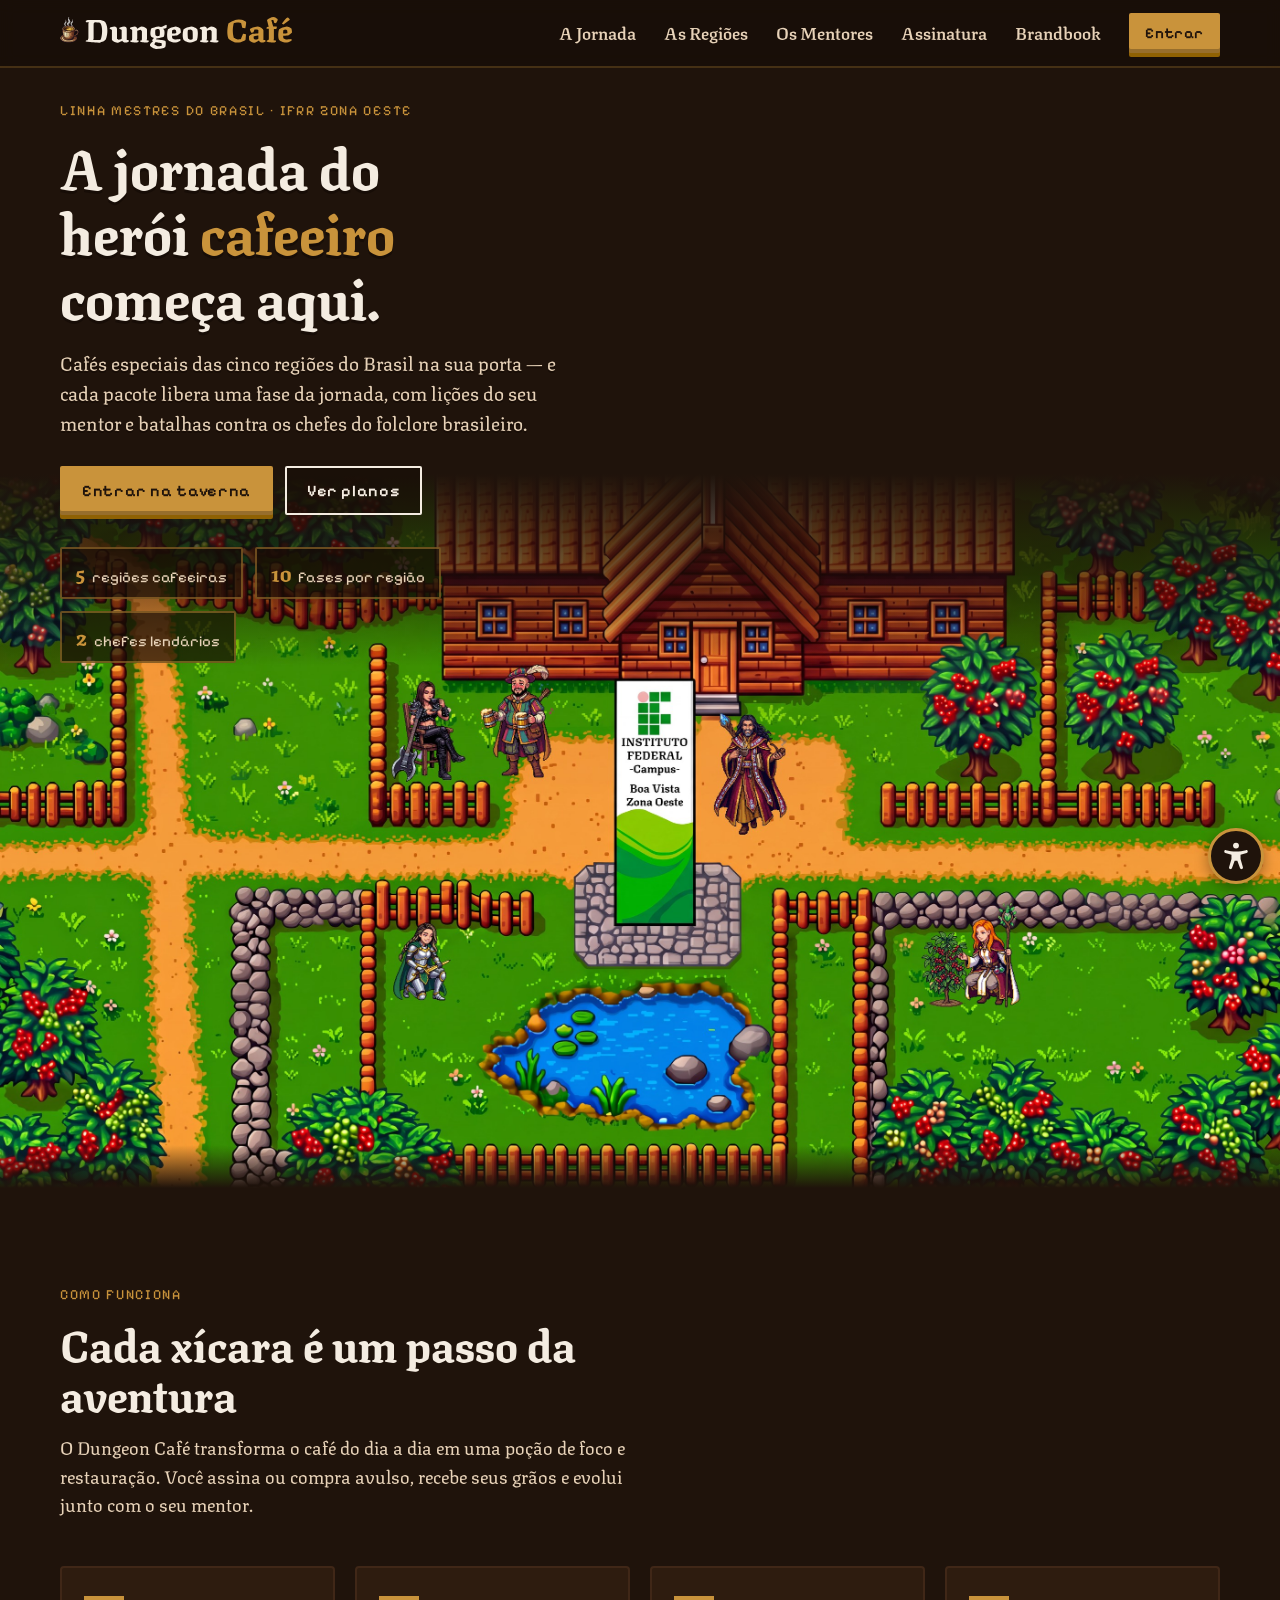
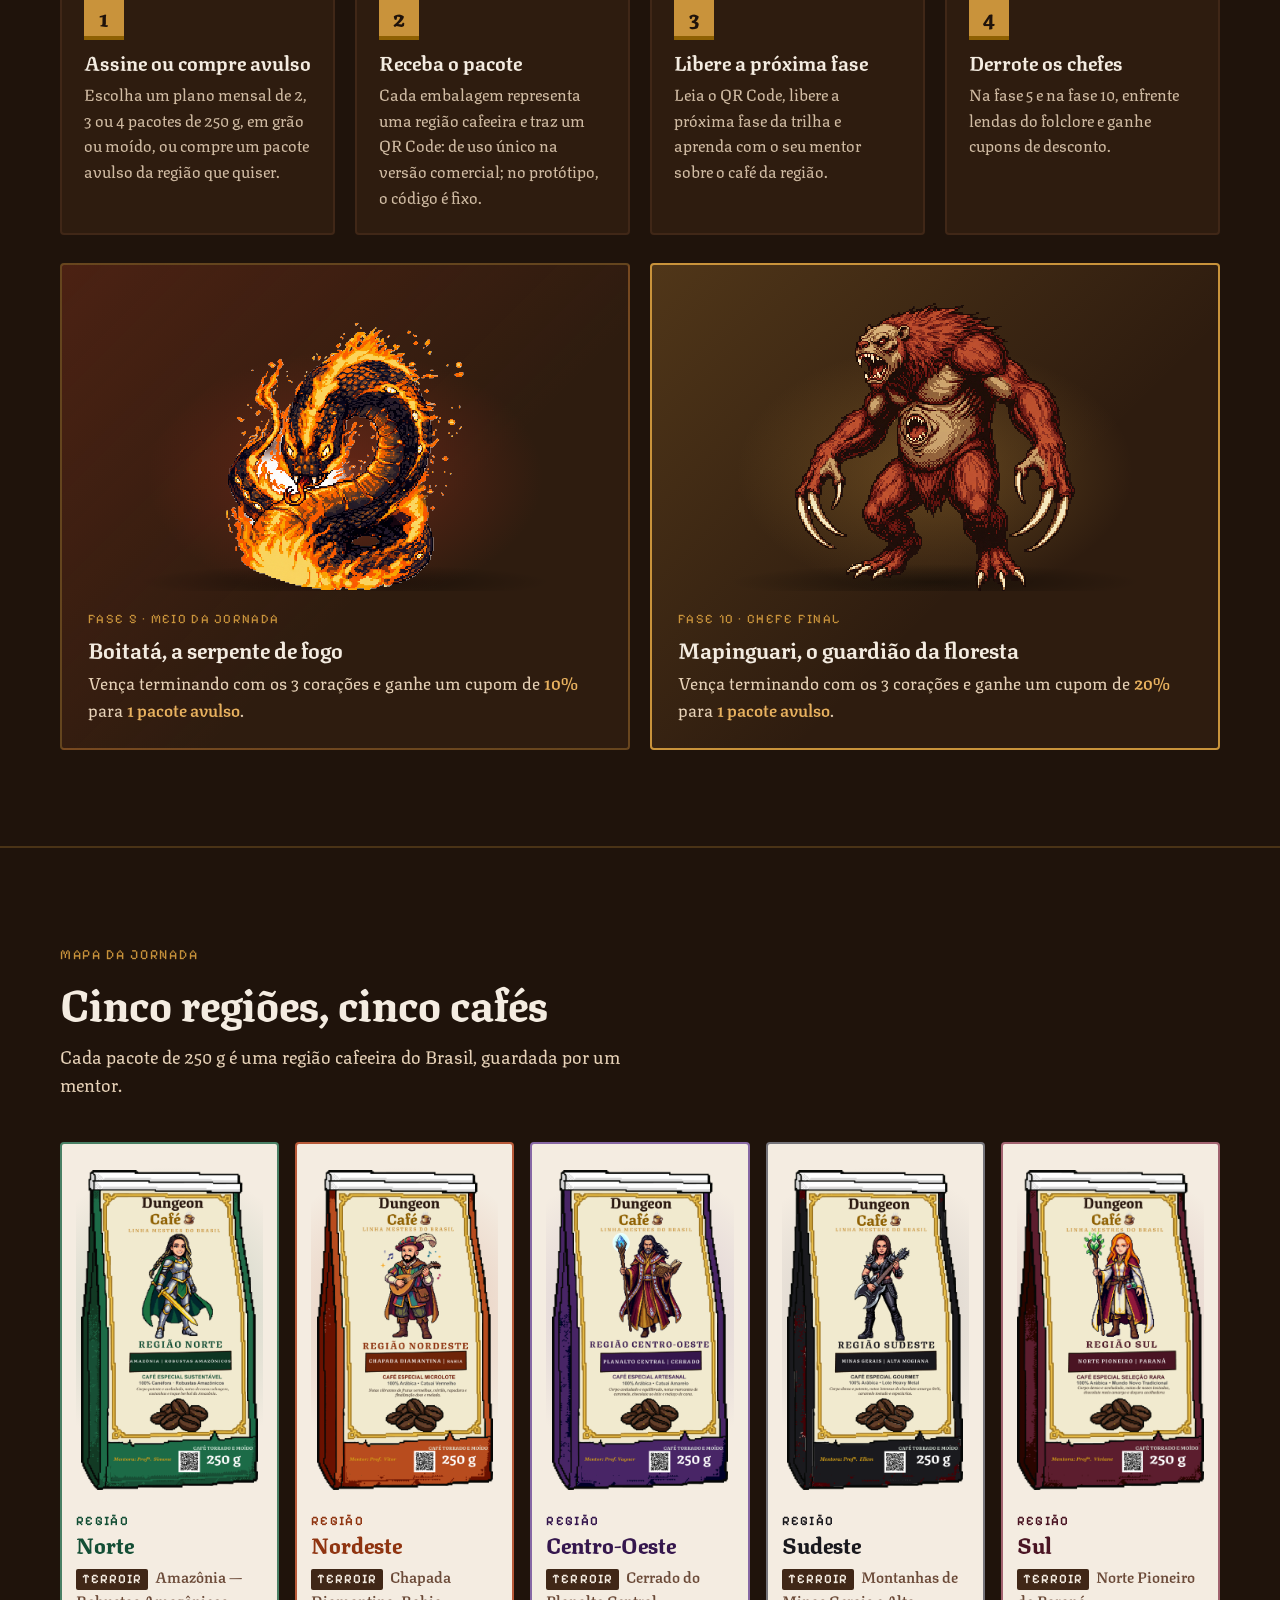
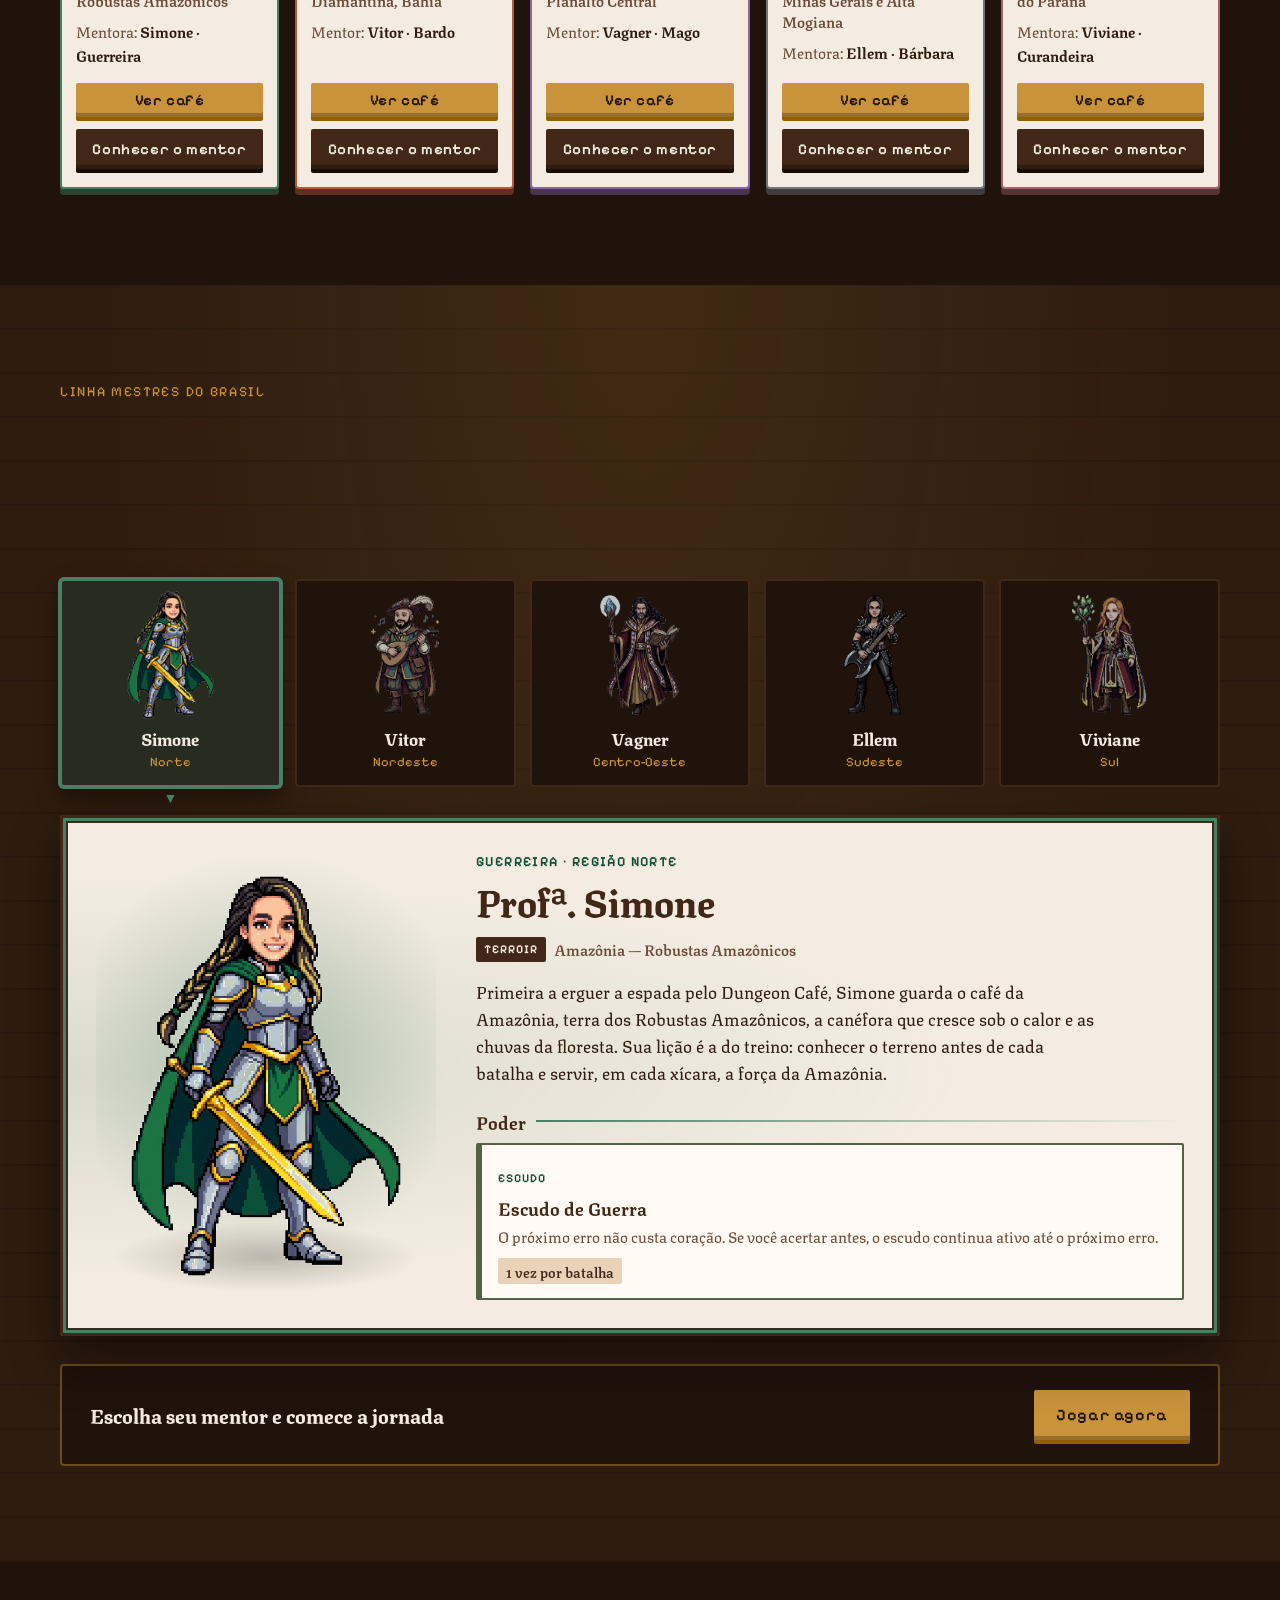
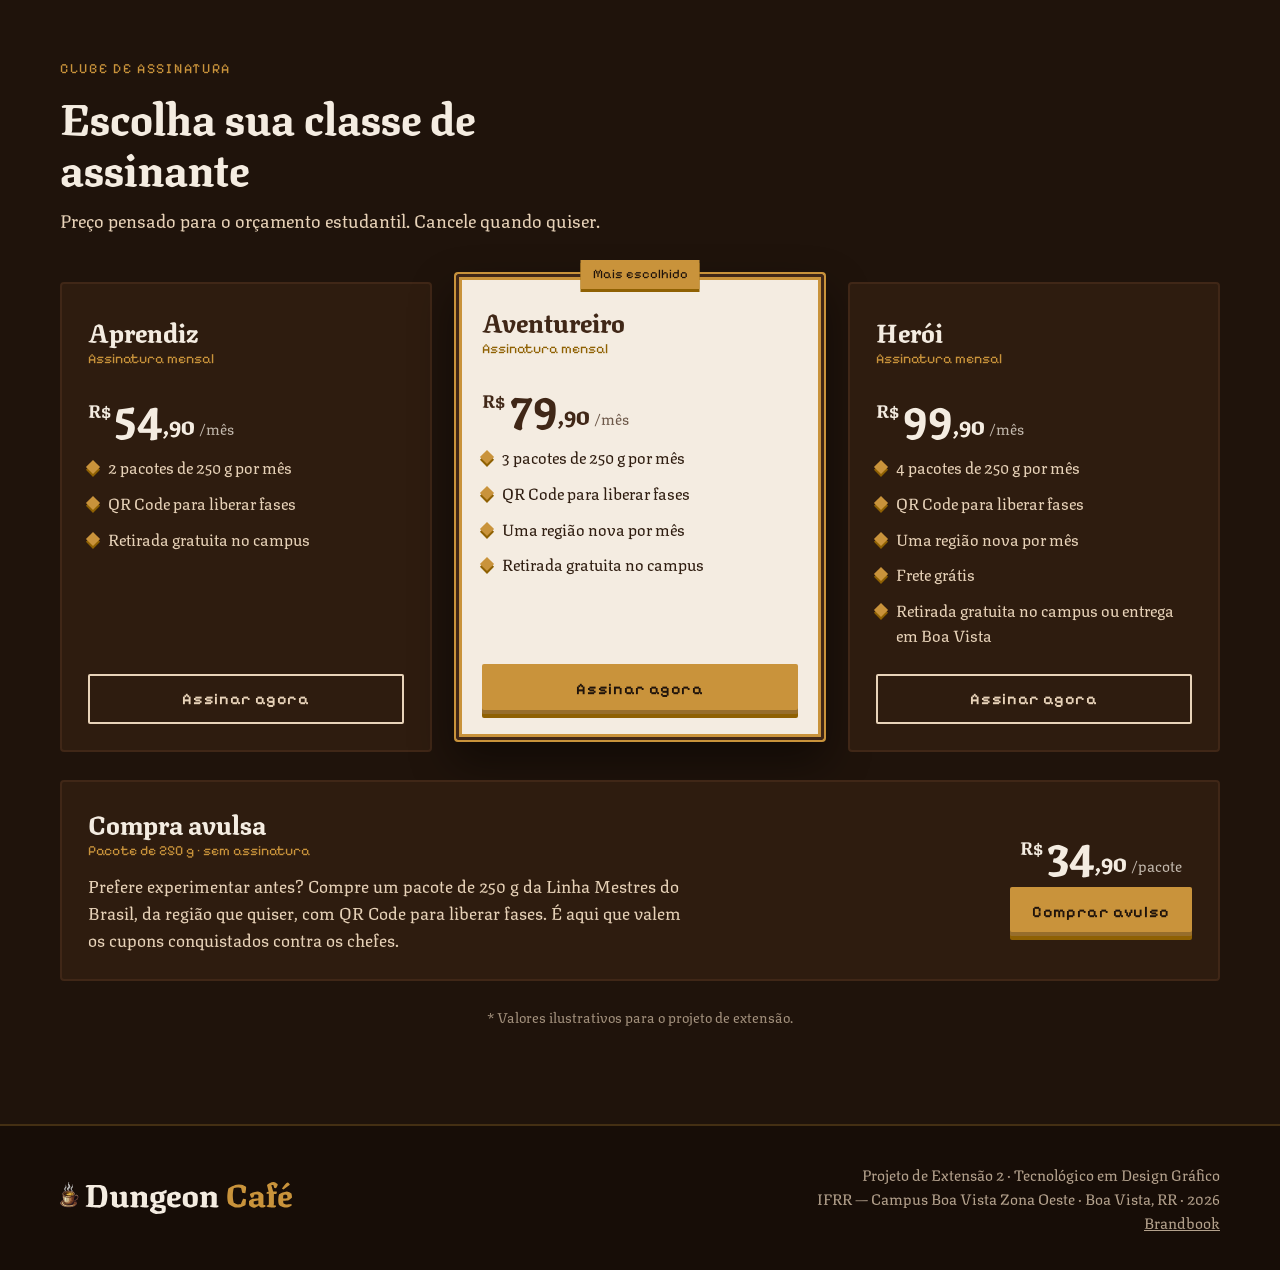
==== commit 517c29fd: "Acessibilidade: Menu de Acessibilidade no site e no brandbook (cópia de dungeon-cafe-app/frontend/sr" ====
--- a/index.html
+++ b/index.html
@@ -13,6 +13,9 @@
   <link href="https://fonts.googleapis.com/css2?family=Texturina:opsz,wght@12..72,400;12..72,600;12..72,800&family=Pixelify+Sans:wght@400;600&display=swap" rel="stylesheet">
 
   <link rel="stylesheet" href="css/style.css">
+  <!-- Menu de Acessibilidade (cópia de dungeon-cafe-app/frontend/src/acessibilidade; não edite aqui) -->
+  <link rel="stylesheet" href="css/acessibilidade.css">
+  <script src="js/acessibilidade.js" defer></script>
 </head>
 <body>
   <a class="skip-link" href="#jornada">Pular para o conteúdo</a>
--- a/css/style.css
+++ b/css/style.css
@@ -17,7 +17,7 @@
   --gold-light:#e9b25f;
   --gold-dark: #8f6103;      /* texto sobre pergaminho: 4,62:1 */
   --parchment: #f4ece1;      /* Pergaminho */
-  --paper:     #fffaf3;      /* campos e cartões de magia */
+  --paper:     #fffaf3;      /* campos e cartões de poder */
   --ink:       var(--roast-700);
   --ink-soft:  #6b4a38;
   --placeholder: color-mix(in srgb, var(--ink-soft) 80%, var(--paper));  /* 4,59:1 sobre --paper */
@@ -131,7 +131,9 @@
   cursor: pointer;
   transition: transform 0.08s ease, filter 0.15s ease, box-shadow 0.08s ease;
 }
-.btn:hover { filter: brightness(1.08); }
+@media (hover: hover) and (pointer: fine) {
+  .btn:hover { filter: brightness(1.08); }
+}
 .btn:active {
   transform: translateY(3px);
   box-shadow: inset 0 -2px 0 color-mix(in srgb, var(--shadow) 25%, transparent), 0 1px 0 var(--btn-shadow);
@@ -198,7 +200,9 @@
   transform: scaleX(0); transform-origin: left;
   transition: transform 0.2s ease;
 }
-.nav a:not(.btn):hover::after { transform: scaleX(1); }
+@media (hover: hover) and (pointer: fine) {
+  .nav a:not(.btn):hover::after { transform: scaleX(1); }
+}
 
 .nav-toggle {
   display: none;
@@ -597,8 +601,10 @@
   filter: grayscale(0.55) brightness(0.8);
   transition: filter 0.2s ease, transform 0.2s ease;
 }
-.roster__item:hover { transform: translateY(-3px); border-color: var(--accent); }
-.roster__item:hover img { filter: none; }
+@media (hover: hover) and (pointer: fine) {
+  .roster__item:hover { transform: translateY(-3px); border-color: var(--accent); }
+  .roster__item:hover img { filter: none; }
+}
 .roster__item[aria-selected="true"] {
   border-color: var(--accent);
   background: color-mix(in srgb, var(--accent) 22%, var(--roast-800));
@@ -863,7 +869,7 @@
 .footer p { text-align: right; }
 
 /* ---------- Revelar ao rolar ---------- */
-.reveal { opacity: 0; transform: translateY(18px); transition: opacity 0.6s ease, transform 0.6s ease; }
+.reveal { opacity: 0; transform: translateY(18px); transition: opacity 0.35s ease, transform 0.35s ease; }
 .reveal.is-visible { opacity: 1; transform: none; }
 
 /* ---------- Responsivo ---------- */
--- a/css/acessibilidade.css
+++ b/css/acessibilidade.css
@@ -0,0 +1,150 @@
+/*
+ * Menu de Acessibilidade do Dungeon Café: efeitos na página.
+ * O painel tem o próprio CSS, dentro do Shadow DOM (acessibilidade.js).
+ * Fonte única: dungeon-cafe-app/frontend/src/acessibilidade/. O site recebe uma cópia
+ * (scripts/copiar_acessibilidade.py), com o caminho das fontes ajustado.
+ */
+
+/* OpenDyslexic, SIL Open Font License 1.1 (OFL.txt junto das fontes), hospedada localmente. */
+@font-face {
+  font-family: "OpenDyslexic";
+  src: url("../assets/fonts/opendyslexic/OpenDyslexic-Regular.woff2") format("woff2");
+  font-weight: 400;
+  font-style: normal;
+  font-display: swap;
+}
+@font-face {
+  font-family: "OpenDyslexic";
+  src: url("../assets/fonts/opendyslexic/OpenDyslexic-Bold.woff2") format("woff2");
+  font-weight: 700;
+  font-style: normal;
+  font-display: swap;
+}
+
+/* Fonte: o app e o site usam rem, então basta escalar a raiz. */
+html.a11y-fonte { font-size: calc(100% * var(--a11y-escala-fonte, 1)) !important; }
+
+/* Espaçamentos. As pranchas do brandbook têm tamanho fixo de página e ficam de fora. */
+html.a11y-letras body *:not(.prancha--html *) { letter-spacing: var(--a11y-letras) !important; word-spacing: calc(var(--a11y-letras) * 2) !important; }
+html.a11y-linhas body *:not(.prancha--html *) { line-height: var(--a11y-linhas) !important; }
+
+/* Cores de fundo e de texto. */
+html.a11y-fundo, html.a11y-fundo body,
+html.a11y-fundo body *:not(img):not(svg):not(svg *):not(video):not(canvas):not(.a11y-dica):not(.a11y-dica *):not(.a11y-barra-leitura):not(.a11y-mascara) {
+  background-color: var(--a11y-fundo) !important;
+}
+html.a11y-texto body *:not(svg *):not(.a11y-dica):not(.a11y-dica *) { color: var(--a11y-texto) !important; }
+
+/* Inverter: o filtro fica no <html>; imagens, sprites e fundos com imagem voltam à cor original.
+   O painel se reinverte por dentro do Shadow DOM (atributo data-invertido). */
+html.a11y-inverter img,
+html.a11y-inverter video,
+html.a11y-inverter picture,
+html.a11y-inverter canvas,
+html.a11y-inverter [data-a11y-reinverter] { filter: invert(1) hue-rotate(180deg); }
+html.a11y-inverter [data-a11y-reinverter] img,
+html.a11y-inverter [data-a11y-reinverter] [data-a11y-reinverter],
+html.a11y-inverter picture img { filter: none; }
+
+/* Destacar foco. */
+html.a11y-foco :focus,
+html.a11y-foco :focus-visible {
+  outline: 4px solid #FFD400 !important;
+  outline-offset: 3px !important;
+  box-shadow: 0 0 0 8px #1F130B !important;
+}
+
+/* Destacar links e botões. */
+html.a11y-links a,
+html.a11y-links button,
+html.a11y-links [role="button"],
+html.a11y-links [role="link"] {
+  text-decoration: underline !important;
+  text-decoration-thickness: 2px !important;
+  text-underline-offset: 3px !important;
+  background-color: #FFF3B0 !important;
+  color: #1F130B !important;
+  outline: 2px solid #8F6103 !important;
+}
+
+/* Cursor grande (SVG em data URI, montado no JS). */
+html.a11y-cursor, html.a11y-cursor * { cursor: var(--a11y-cursor) !important; }
+
+/* Pausar animações: igual ao prefers-reduced-motion. */
+html.a11y-pausar *,
+html.a11y-pausar *::before,
+html.a11y-pausar *::after {
+  animation-duration: 0.001ms !important;
+  animation-delay: 0s !important;
+  animation-iteration-count: 1 !important;
+  transition-duration: 0.001ms !important;
+  transition-delay: 0s !important;
+  scroll-behavior: auto !important;
+}
+
+/* Fonte para dislexia: troca Texturina e Pixelify Sans pela OpenDyslexic. */
+html.a11y-dislexia body,
+html.a11y-dislexia body *:not(svg):not(svg *) { font-family: "OpenDyslexic", system-ui, sans-serif !important; }
+
+/* Esconder imagens: decorativas somem; as de conteúdo viram o texto alternativo. */
+.a11y-img-escondida { display: none !important; }
+html.a11y-sem-imagens body *:not(.a11y-dica) { background-image: none !important; }
+.a11y-alt-texto {
+  display: inline-block;
+  max-width: 100%;
+  margin: 2px;
+  padding: 4px 8px;
+  border: 2px dashed #8F6103;
+  border-radius: 6px;
+  background: #FFF8E1;
+  color: #1F130B;
+  font: 600 0.9rem/1.35 system-ui, "Segoe UI", Arial, sans-serif;
+}
+
+/* Descrever imagem e clique para ouvir: mostram o que vai ser lido. */
+html.a11y-descrever img:hover { outline: 3px solid #C9933B; outline-offset: 2px; }
+html.a11y-clique body :is(p, li, h1, h2, h3, h4, h5, h6, td, th, figcaption, blockquote, .dialogo__caixa):hover {
+  outline: 2px dashed #C9933B;
+  outline-offset: 2px;
+}
+
+/* Dica do Descrever Imagem e do Dicionário. */
+.a11y-dica {
+  position: fixed;
+  z-index: 2147482999;
+  display: flex;
+  flex-direction: column;
+  gap: 4px;
+  padding: 10px 12px;
+  border: 2px solid #C9933B;
+  border-radius: 10px;
+  background: #1F130B;
+  color: #F4ECE1;
+  font: 400 15px/1.4 system-ui, "Segoe UI", Arial, sans-serif;
+  letter-spacing: normal;
+  box-shadow: 0 6px 18px rgba(0, 0, 0, 0.4);
+  pointer-events: none;
+}
+.a11y-dica strong { font-weight: 700; font-size: 16px; }
+.a11y-dica small { font-size: 12px; color: #E8D9C4; }
+
+/* Barra e máscara de leitura. */
+.a11y-barra-leitura {
+  position: fixed;
+  left: 0;
+  right: 0;
+  height: 36px;
+  z-index: 2147482998;
+  background: rgba(201, 147, 59, 0.22);
+  border-top: 3px solid #8F6103;
+  border-bottom: 3px solid #8F6103;
+  pointer-events: none;
+}
+.a11y-mascara {
+  position: fixed;
+  left: 0;
+  right: 0;
+  z-index: 2147482998;
+  background: rgba(0, 0, 0, 0.62);
+  pointer-events: none;
+}
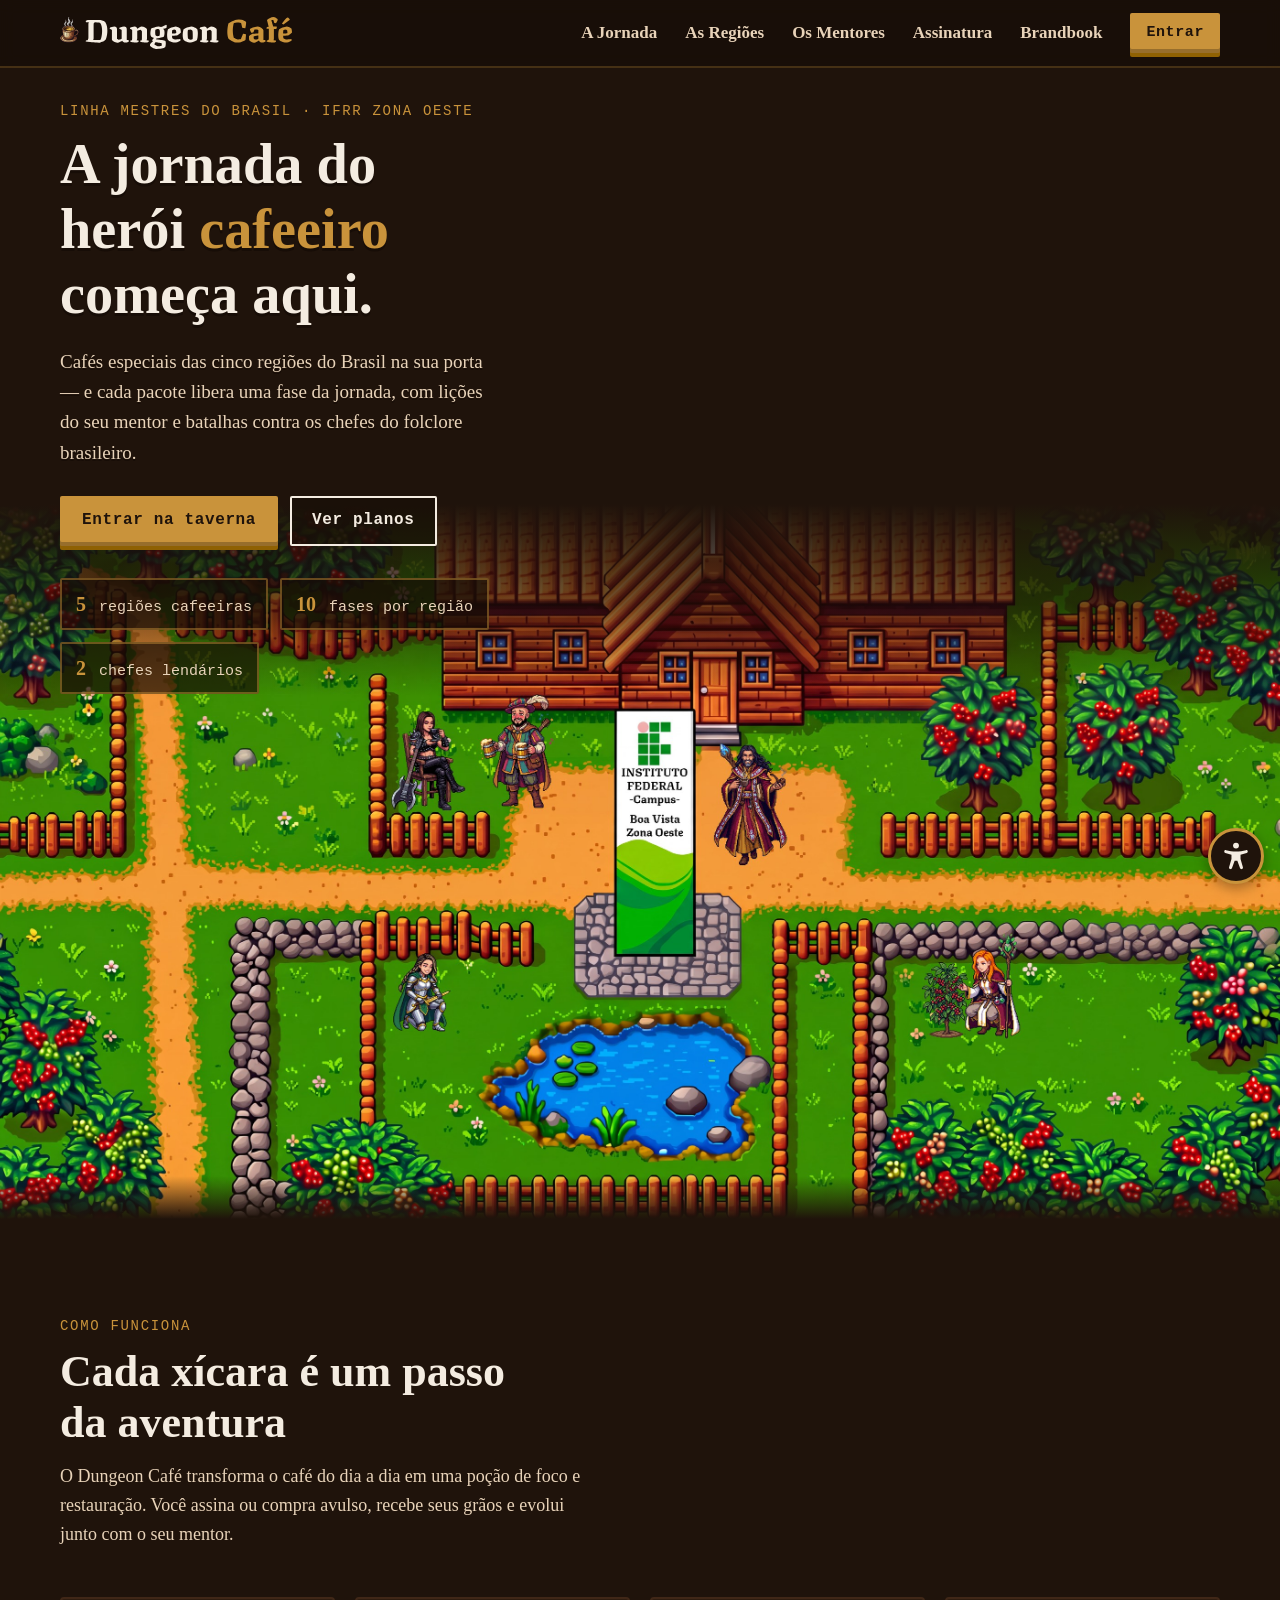
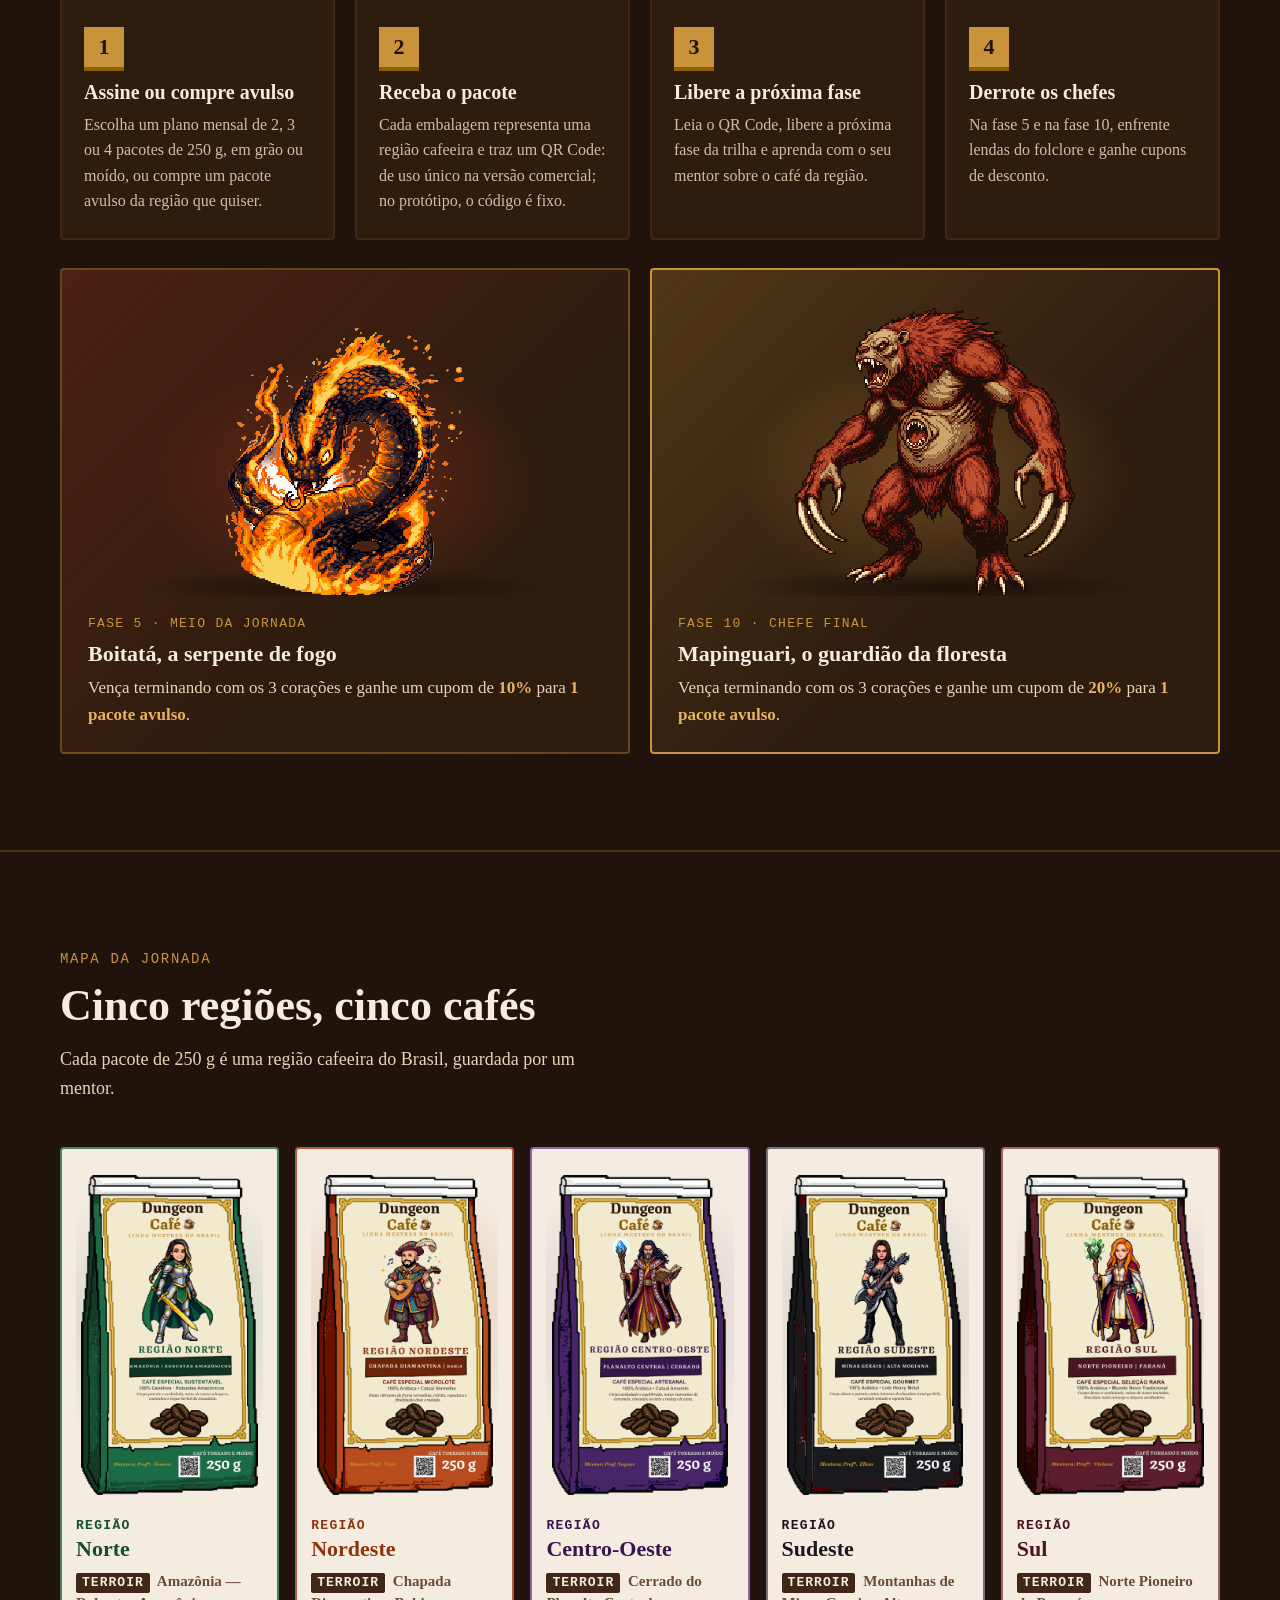
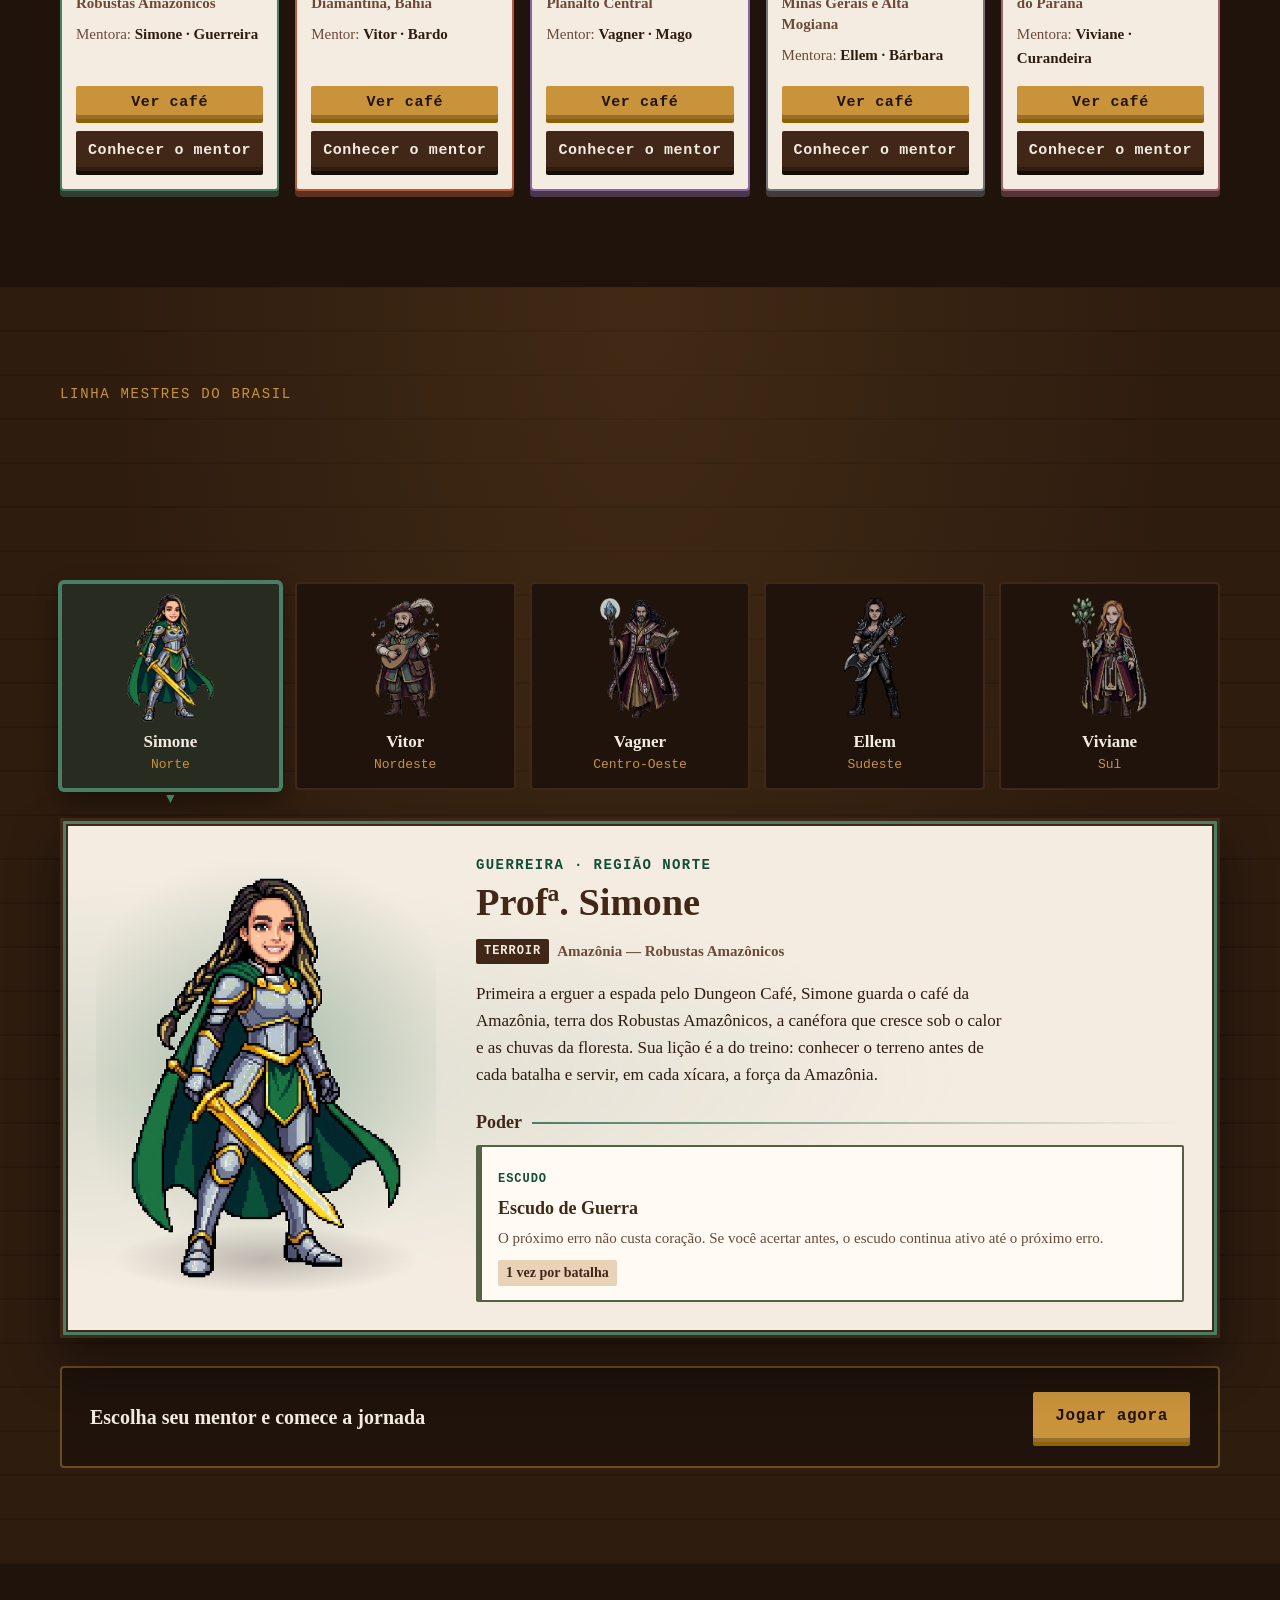
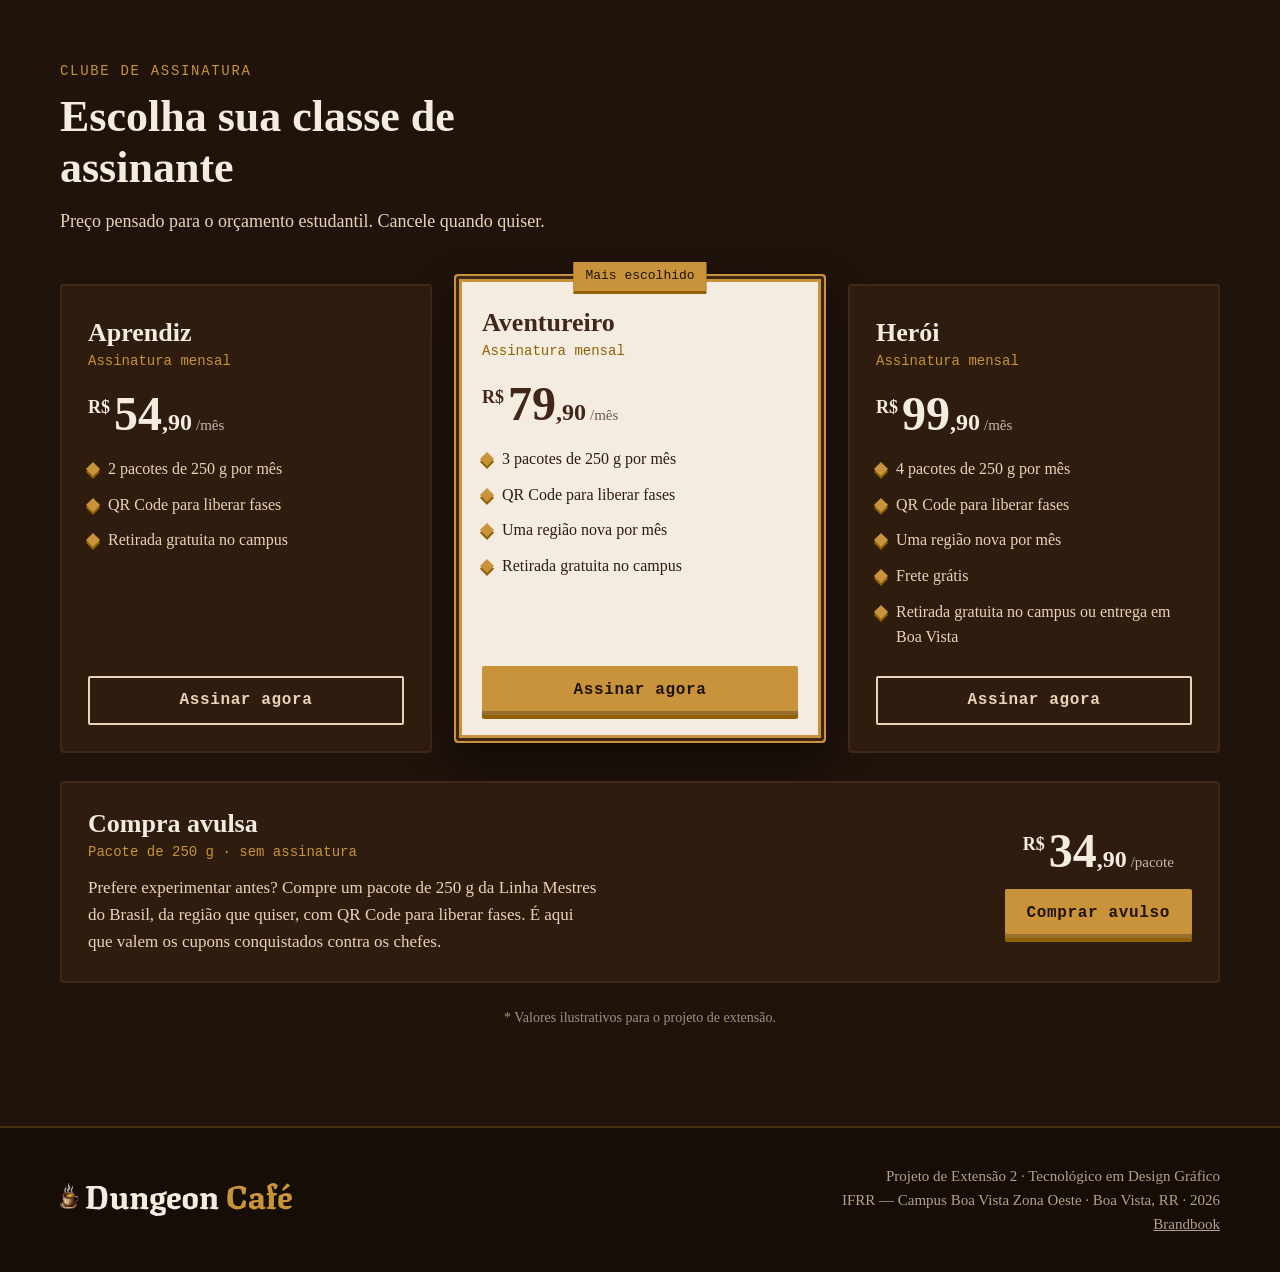
==== commit 05d95e24: "Site: CSP por <meta> no início e no brandbook (Google Fonts + VLibras; PostHog bloqueado); script in" ====
--- a/index.html
+++ b/index.html
@@ -2,6 +2,9 @@
 <html lang="pt-BR">
 <head>
   <meta charset="utf-8">
+  <!-- CSP: só o próprio site, Google Fonts e o VLibras (vlibras.gov.br + jsDelivr do VLibras), igual ao app.
+       O PostHog que o VLibras tenta carregar fica bloqueado de propósito. Sem scripts inline: use js/. -->
+  <meta http-equiv="Content-Security-Policy" content="default-src 'self'; script-src 'self' https://vlibras.gov.br https://cdn.jsdelivr.net/gh/spbgovbr-vlibras/; style-src 'self' 'unsafe-inline' https://fonts.googleapis.com https://vlibras.gov.br https://cdn.jsdelivr.net/gh/spbgovbr-vlibras/; font-src 'self' data: https://fonts.gstatic.com https://vlibras.gov.br https://cdn.jsdelivr.net/gh/spbgovbr-vlibras/; img-src 'self' data: blob: https://vlibras.gov.br https://cdn.jsdelivr.net/gh/spbgovbr-vlibras/; connect-src 'self' https://vlibras.gov.br https://cdn.jsdelivr.net/gh/spbgovbr-vlibras/; frame-src https://vlibras.gov.br https://cdn.jsdelivr.net/gh/spbgovbr-vlibras/; media-src 'self'; object-src 'none'; base-uri 'self'; form-action 'self'">
   <meta name="viewport" content="width=device-width, initial-scale=1">
   <title>Dungeon Café — Clube de Assinatura de Cafés Especiais</title>
   <meta name="description" content="Dungeon Café: clube de assinatura de cafés especiais das 5 regiões do Brasil, com jornada RPG 16 bits guiada pelos professores-mentores do IFRR Zona Oeste.">
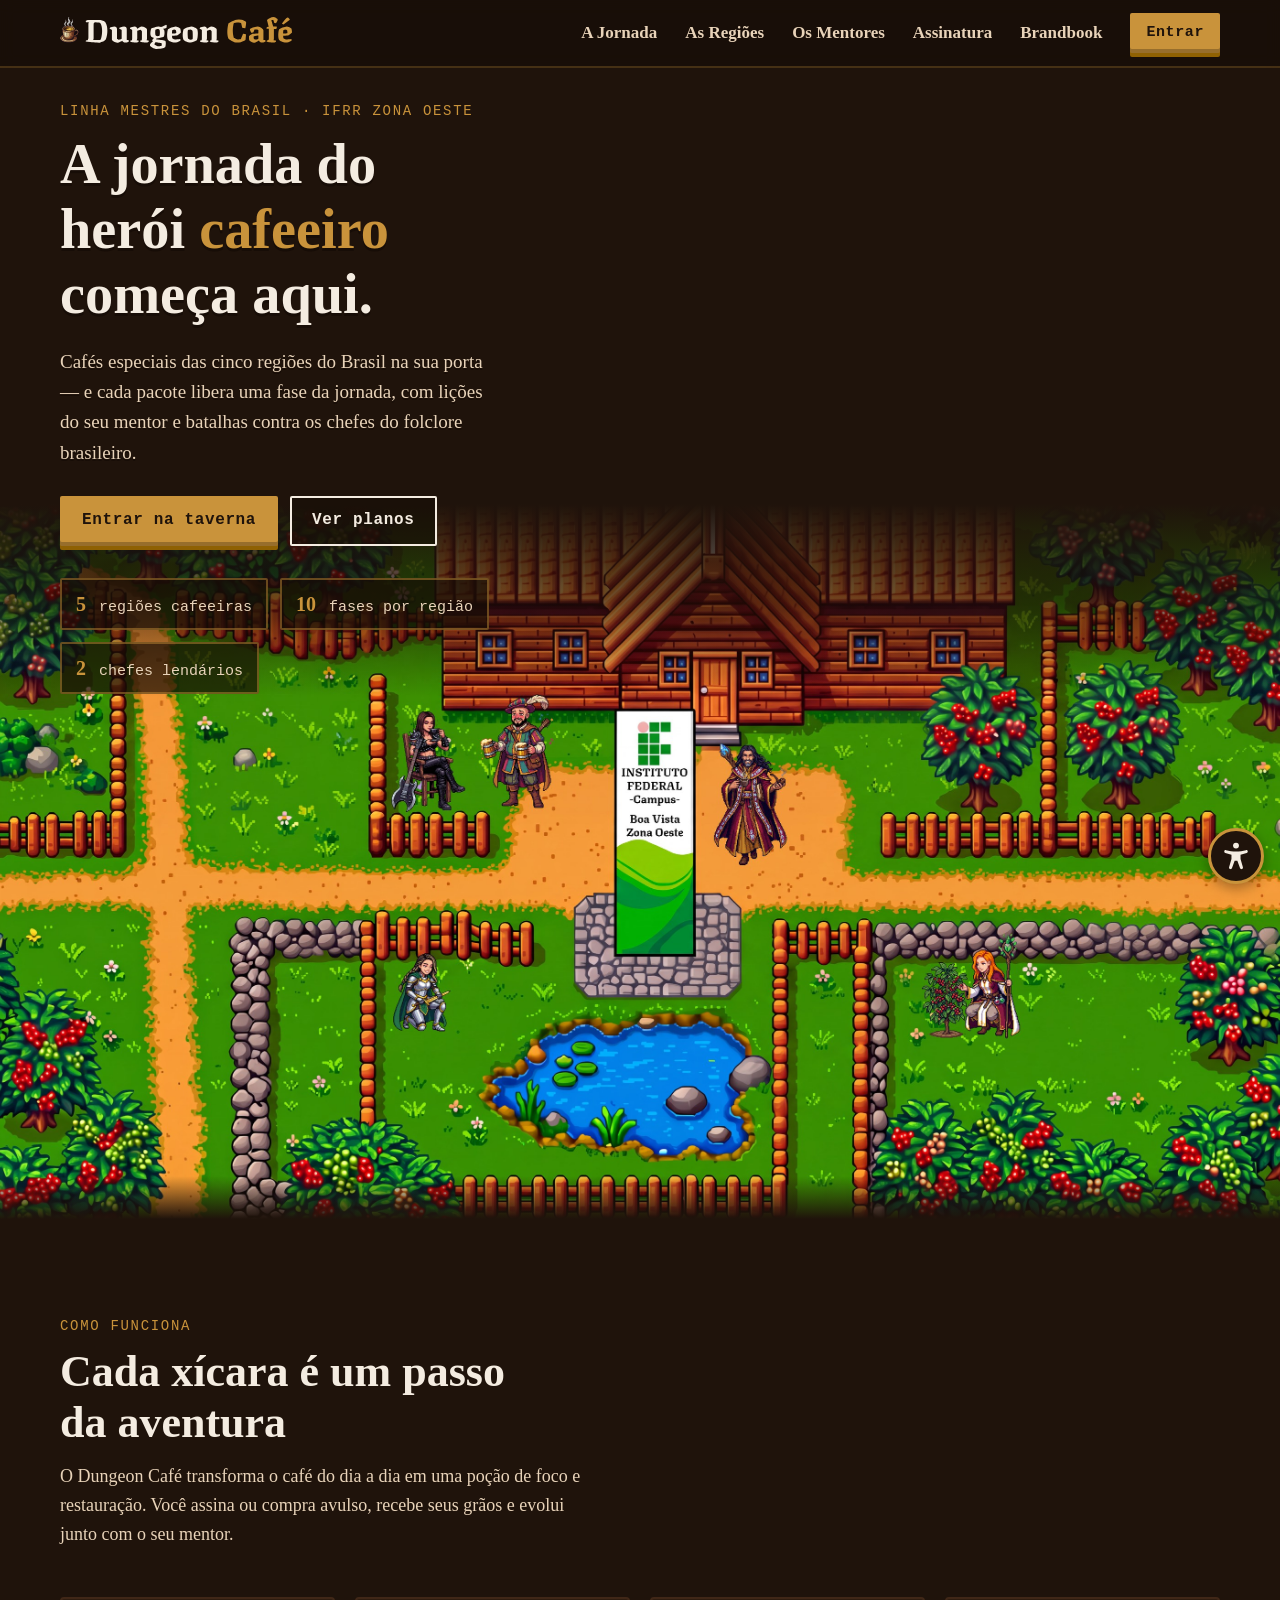
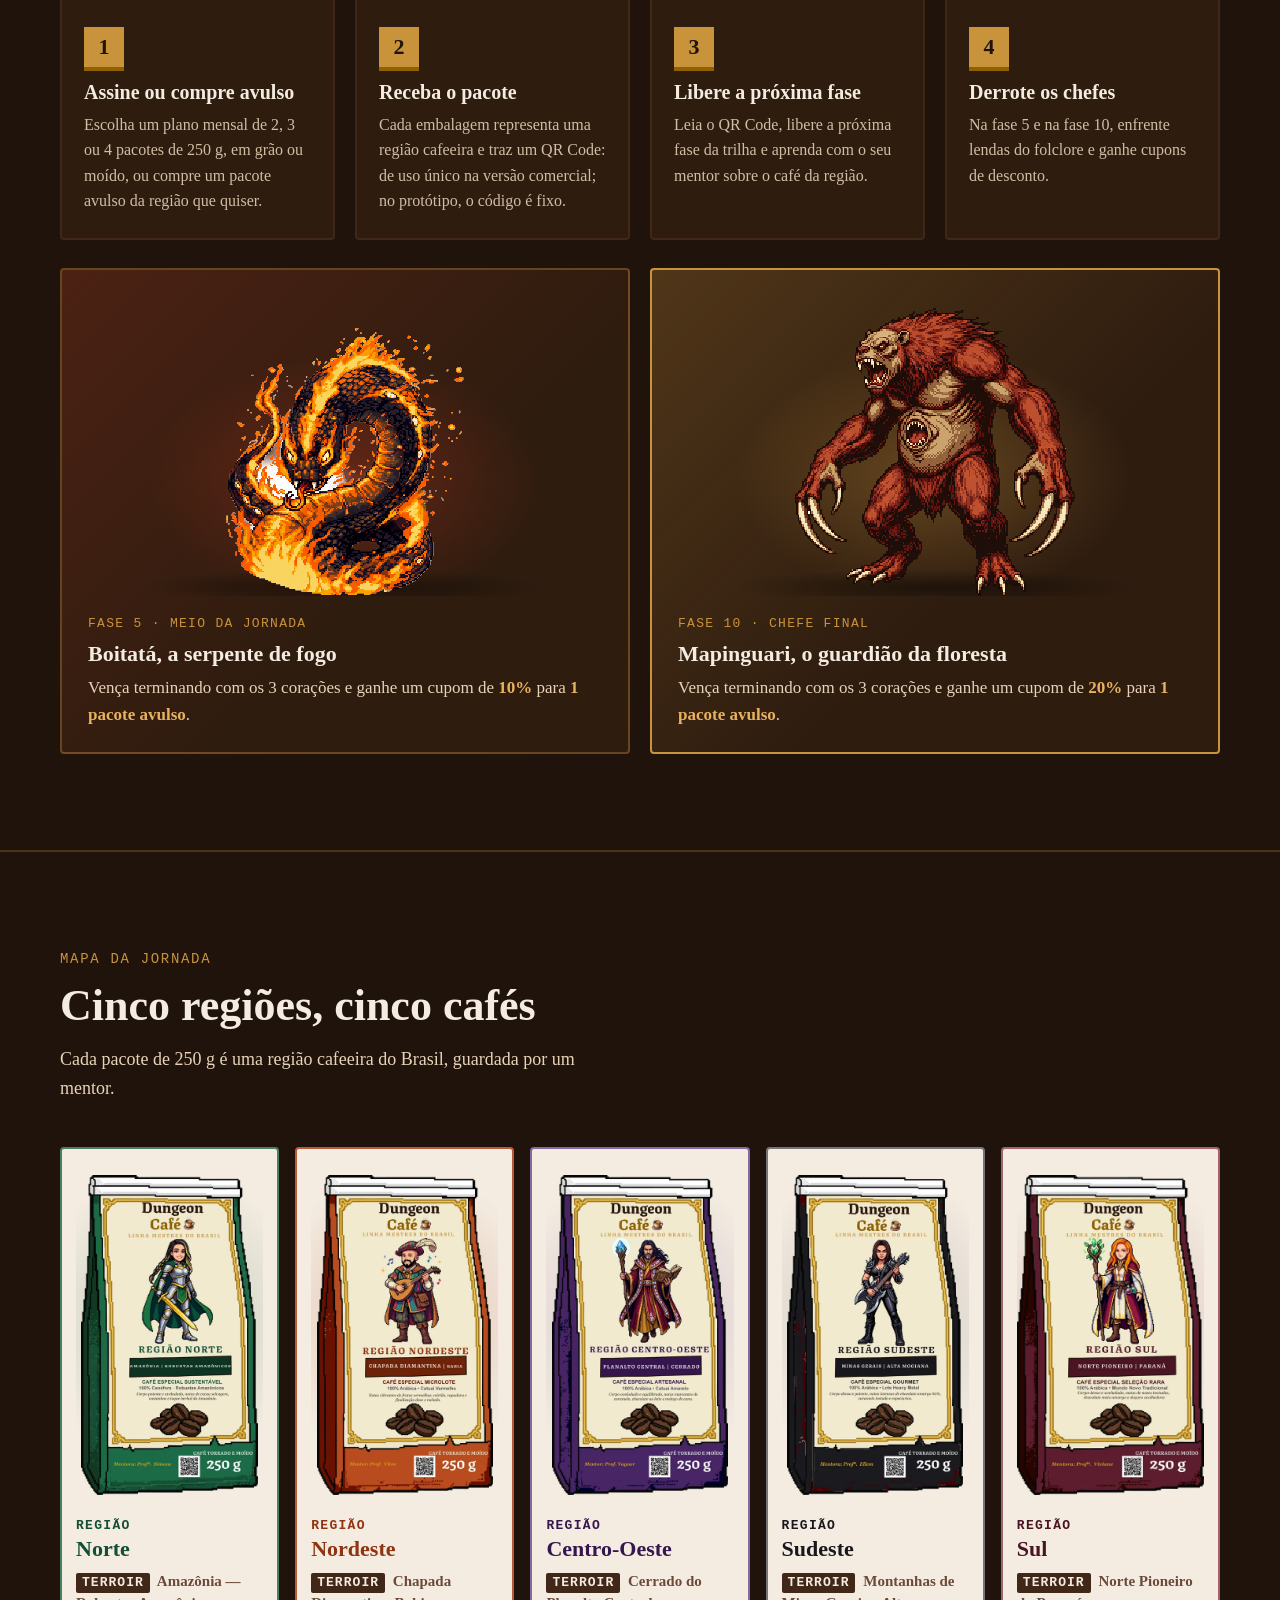
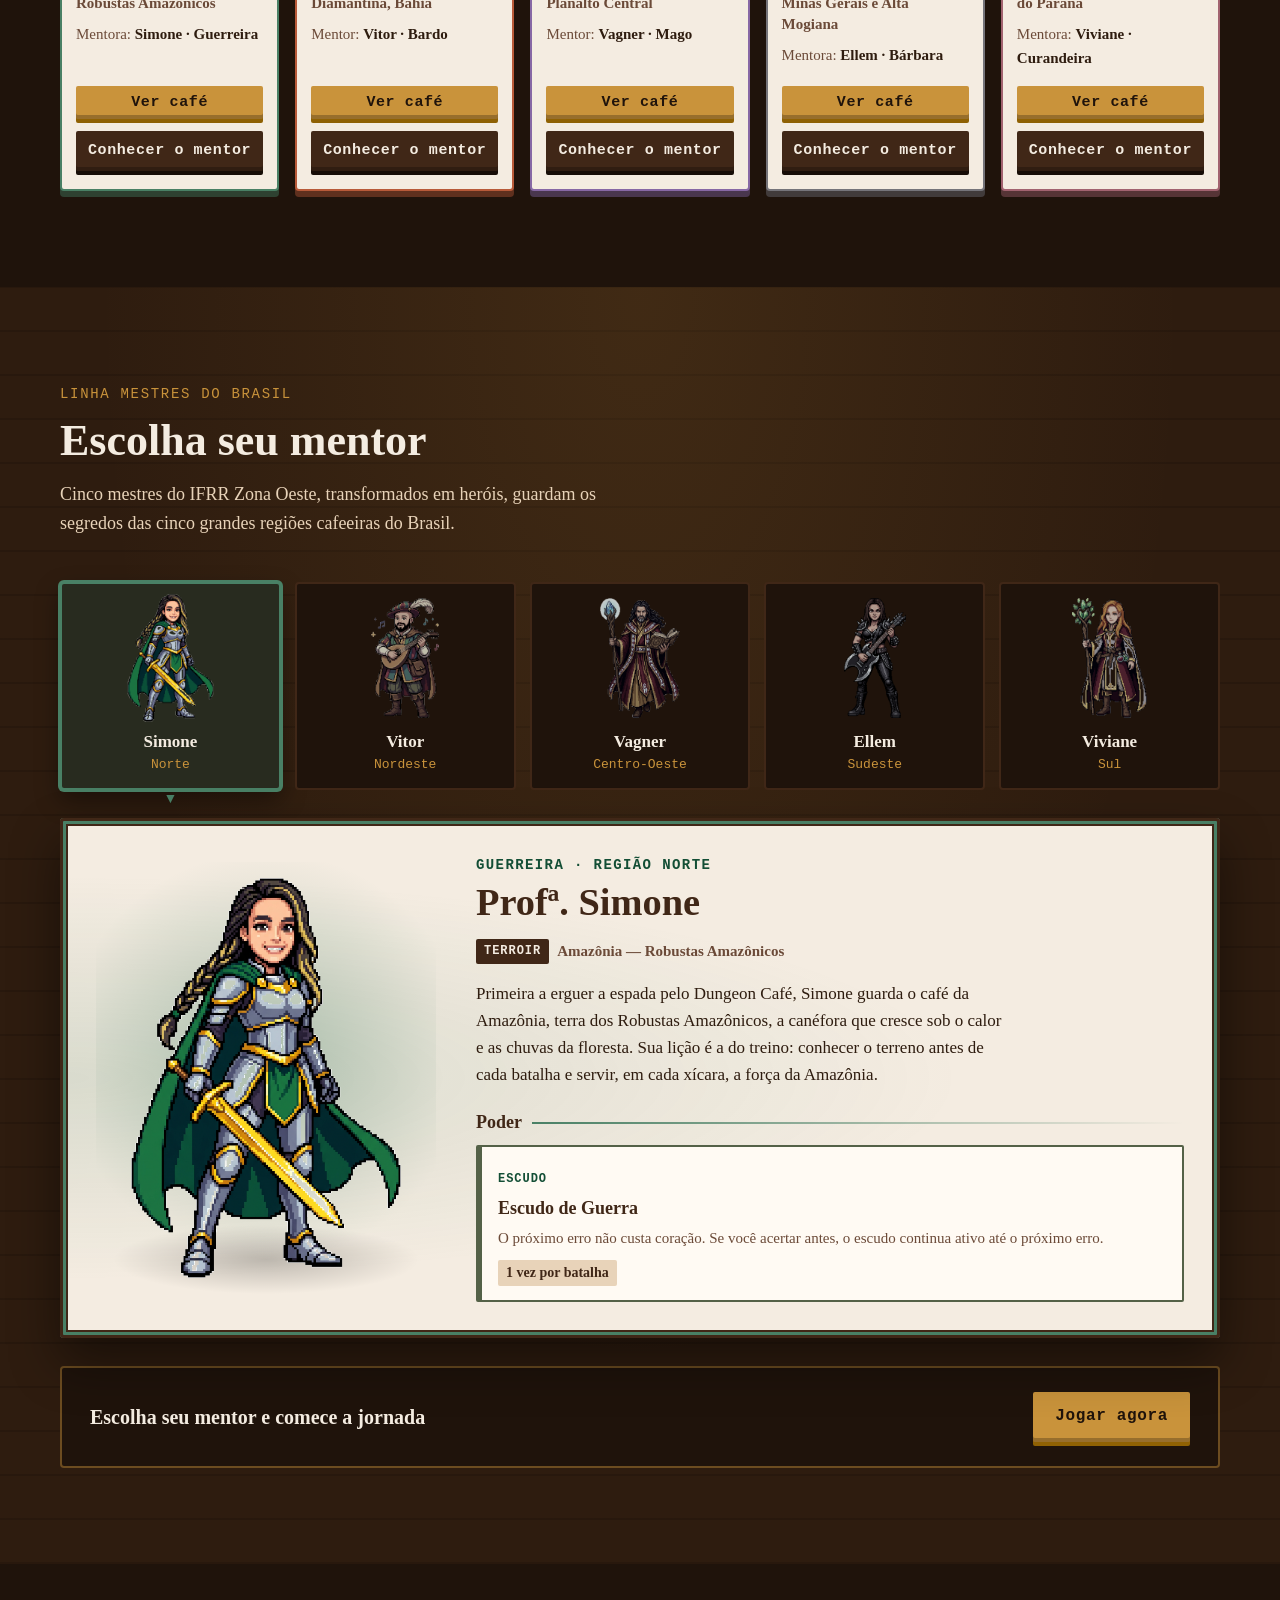
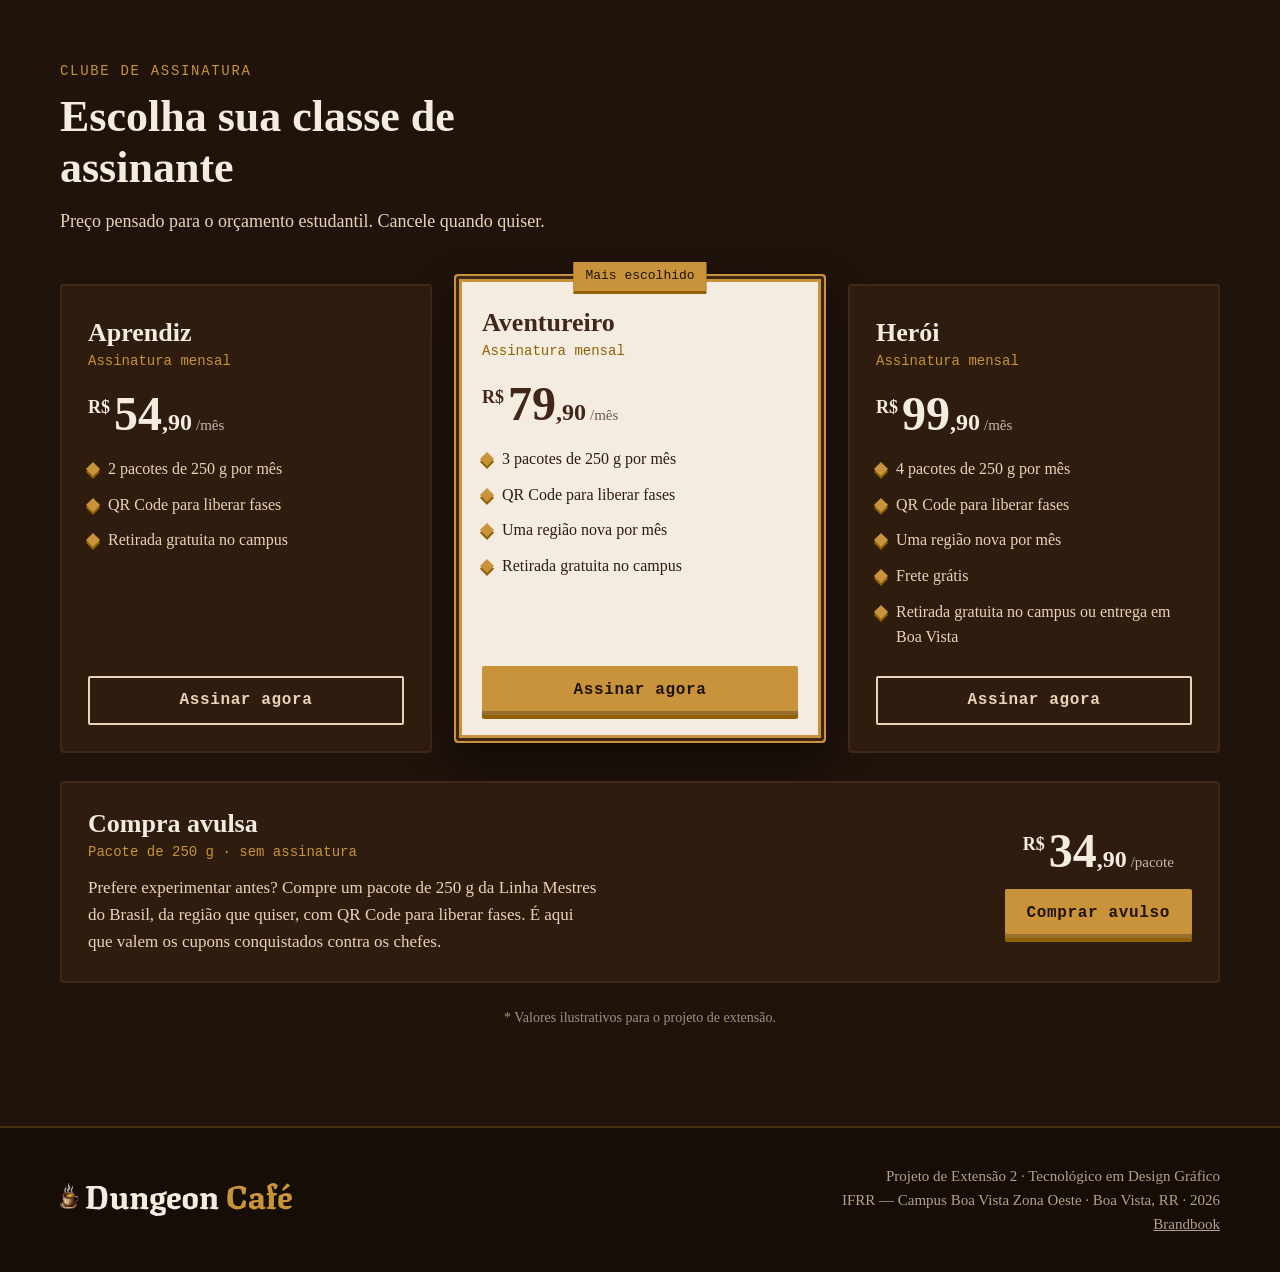
==== commit 3f48acde: "Embalagens em WebP (448 e 896 px) com <picture>, mantendo o PNG como alternativa (auditoria 18) Iníc" ====
--- a/index.html
+++ b/index.html
@@ -138,7 +138,7 @@
         <ul class="regions">
           <li class="region" data-hero="simone">
             <figure class="region__art">
-              <img src="assets/img/embalagens/emb-norte.png" alt="Embalagem de 250 g do Dungeon Café Região Norte, com a mentora Simone" width="896" height="1625" loading="lazy">
+              <picture style="display: contents"><source type="image/webp" srcset="assets/img/embalagens/emb-norte-448.webp 448w, assets/img/embalagens/emb-norte-896.webp 896w" sizes="176px"><img src="assets/img/embalagens/emb-norte.png" alt="Embalagem de 250 g do Dungeon Café Região Norte, com a mentora Simone" width="896" height="1625" loading="lazy"></picture>
             </figure>
             <h3 class="region__name"><span>Região</span> Norte</h3>
             <p class="region__terroir"><span>Terroir</span> Amazônia — Robustas Amazônicos</p>
@@ -151,7 +151,7 @@
 
           <li class="region" data-hero="vitor">
             <figure class="region__art">
-              <img src="assets/img/embalagens/emb-nordeste.png" alt="Embalagem de 250 g do Dungeon Café Região Nordeste, com o mentor Vitor" width="896" height="1625" loading="lazy">
+              <picture style="display: contents"><source type="image/webp" srcset="assets/img/embalagens/emb-nordeste-448.webp 448w, assets/img/embalagens/emb-nordeste-896.webp 896w" sizes="176px"><img src="assets/img/embalagens/emb-nordeste.png" alt="Embalagem de 250 g do Dungeon Café Região Nordeste, com o mentor Vitor" width="896" height="1625" loading="lazy"></picture>
             </figure>
             <h3 class="region__name"><span>Região</span> Nordeste</h3>
             <p class="region__terroir"><span>Terroir</span> Chapada Diamantina, Bahia</p>
@@ -164,7 +164,7 @@
 
           <li class="region" data-hero="vagner">
             <figure class="region__art">
-              <img src="assets/img/embalagens/emb-centro-oeste.png" alt="Embalagem de 250 g do Dungeon Café Região Centro-Oeste, com o mentor Vagner" width="896" height="1625" loading="lazy">
+              <picture style="display: contents"><source type="image/webp" srcset="assets/img/embalagens/emb-centro-oeste-448.webp 448w, assets/img/embalagens/emb-centro-oeste-896.webp 896w" sizes="176px"><img src="assets/img/embalagens/emb-centro-oeste.png" alt="Embalagem de 250 g do Dungeon Café Região Centro-Oeste, com o mentor Vagner" width="896" height="1625" loading="lazy"></picture>
             </figure>
             <h3 class="region__name"><span>Região</span> Centro-Oeste</h3>
             <p class="region__terroir"><span>Terroir</span> Cerrado do Planalto Central</p>
@@ -177,7 +177,7 @@
 
           <li class="region" data-hero="ellem">
             <figure class="region__art">
-              <img src="assets/img/embalagens/emb-sudeste.png" alt="Embalagem de 250 g do Dungeon Café Região Sudeste, com a mentora Ellem" width="896" height="1625" loading="lazy">
+              <picture style="display: contents"><source type="image/webp" srcset="assets/img/embalagens/emb-sudeste-448.webp 448w, assets/img/embalagens/emb-sudeste-896.webp 896w" sizes="176px"><img src="assets/img/embalagens/emb-sudeste.png" alt="Embalagem de 250 g do Dungeon Café Região Sudeste, com a mentora Ellem" width="896" height="1625" loading="lazy"></picture>
             </figure>
             <h3 class="region__name"><span>Região</span> Sudeste</h3>
             <p class="region__terroir"><span>Terroir</span> Montanhas de Minas Gerais e Alta Mogiana</p>
@@ -190,7 +190,7 @@
 
           <li class="region" data-hero="viviane">
             <figure class="region__art">
-              <img src="assets/img/embalagens/emb-sul.png" alt="Embalagem de 250 g do Dungeon Café Região Sul, com a mentora Viviane" width="896" height="1496" loading="lazy">
+              <picture style="display: contents"><source type="image/webp" srcset="assets/img/embalagens/emb-sul-448.webp 448w, assets/img/embalagens/emb-sul-896.webp 896w" sizes="176px"><img src="assets/img/embalagens/emb-sul.png" alt="Embalagem de 250 g do Dungeon Café Região Sul, com a mentora Viviane" width="896" height="1496" loading="lazy"></picture>
             </figure>
             <h3 class="region__name"><span>Região</span> Sul</h3>
             <p class="region__terroir"><span>Terroir</span> Norte Pioneiro do Paraná</p>
